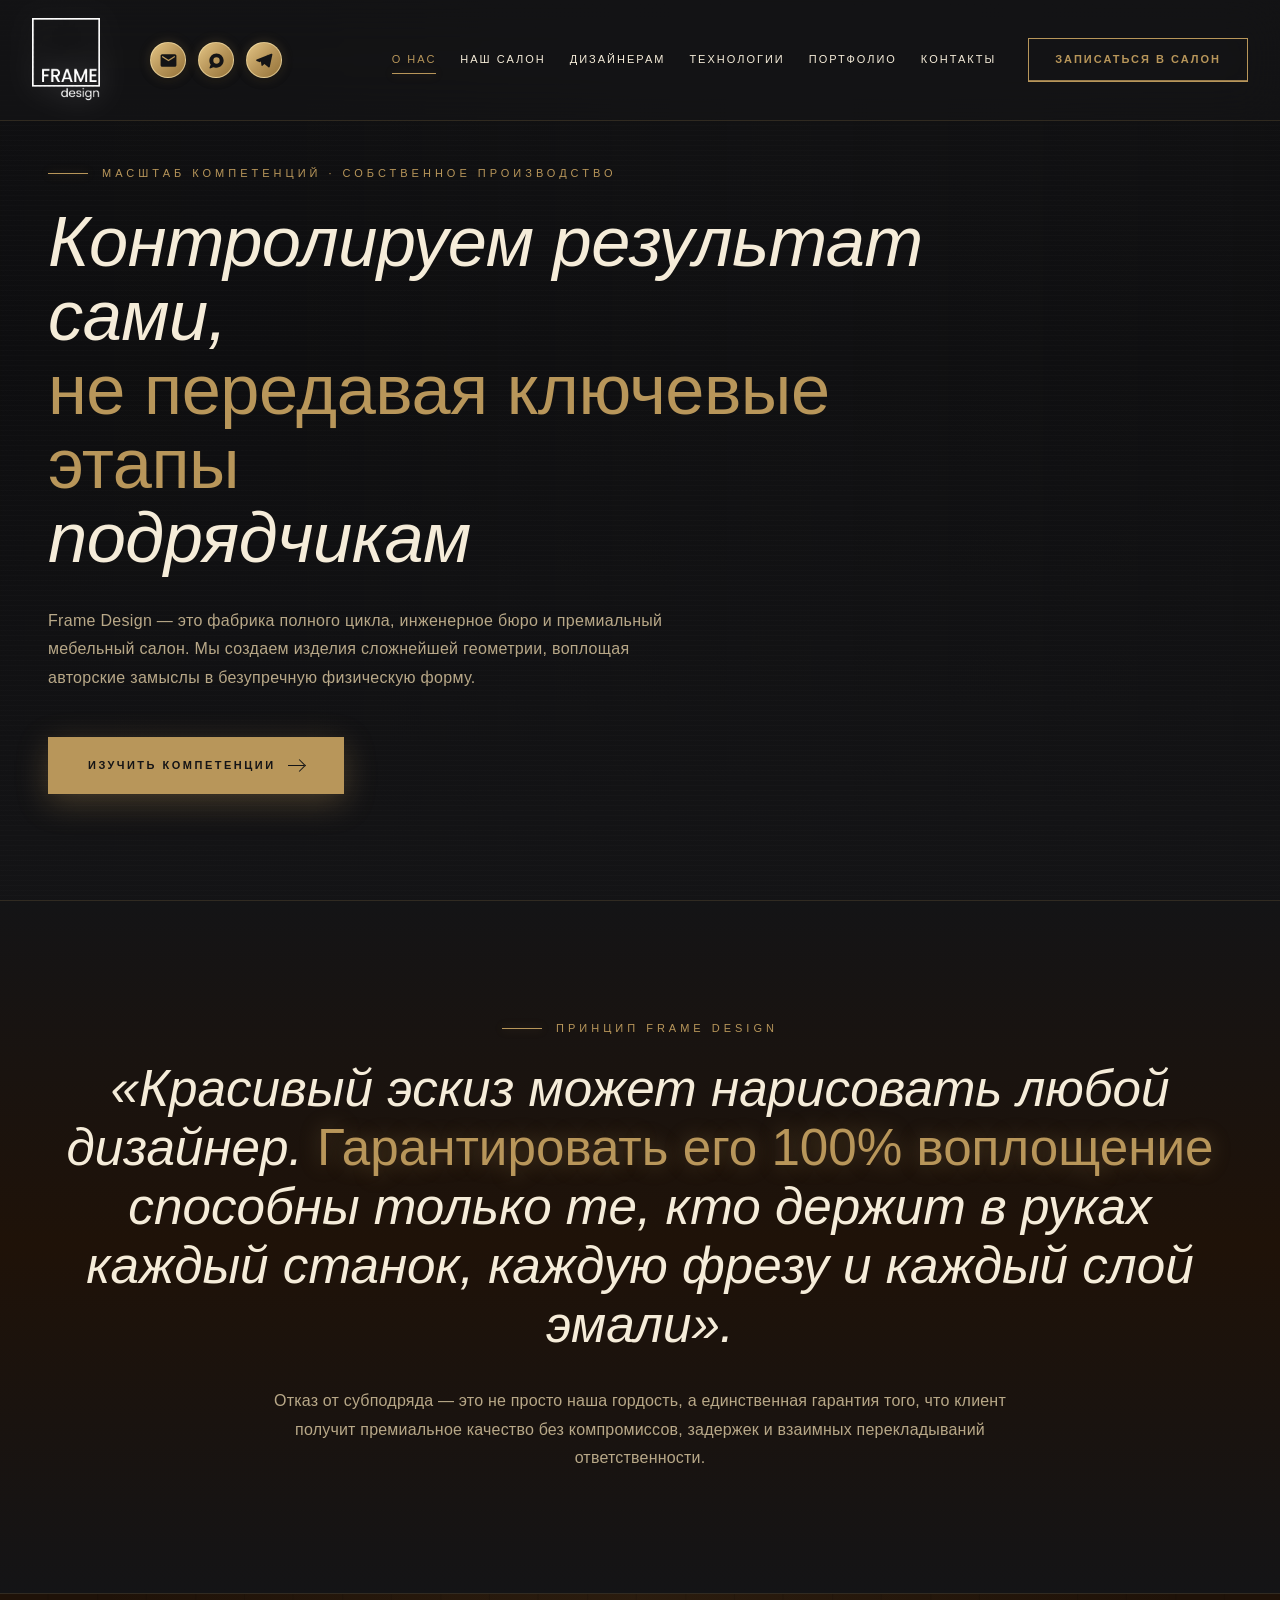
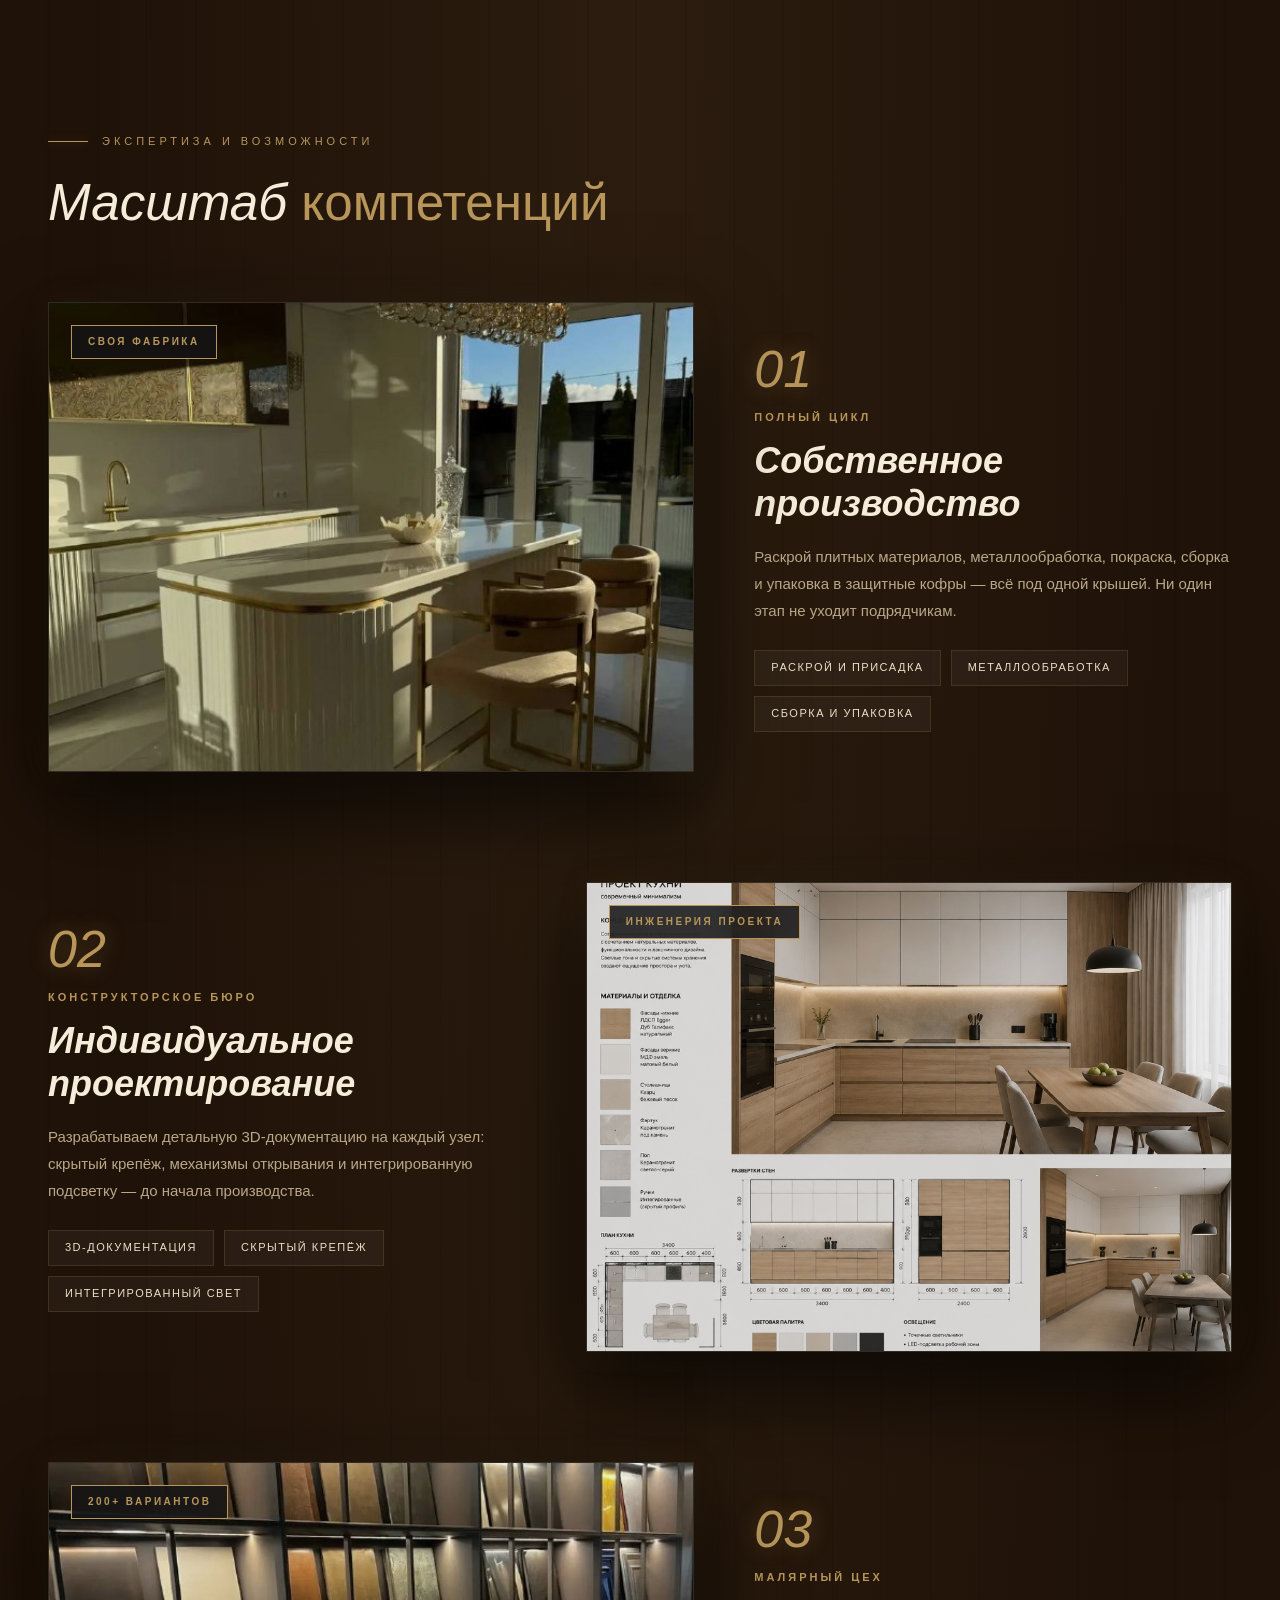
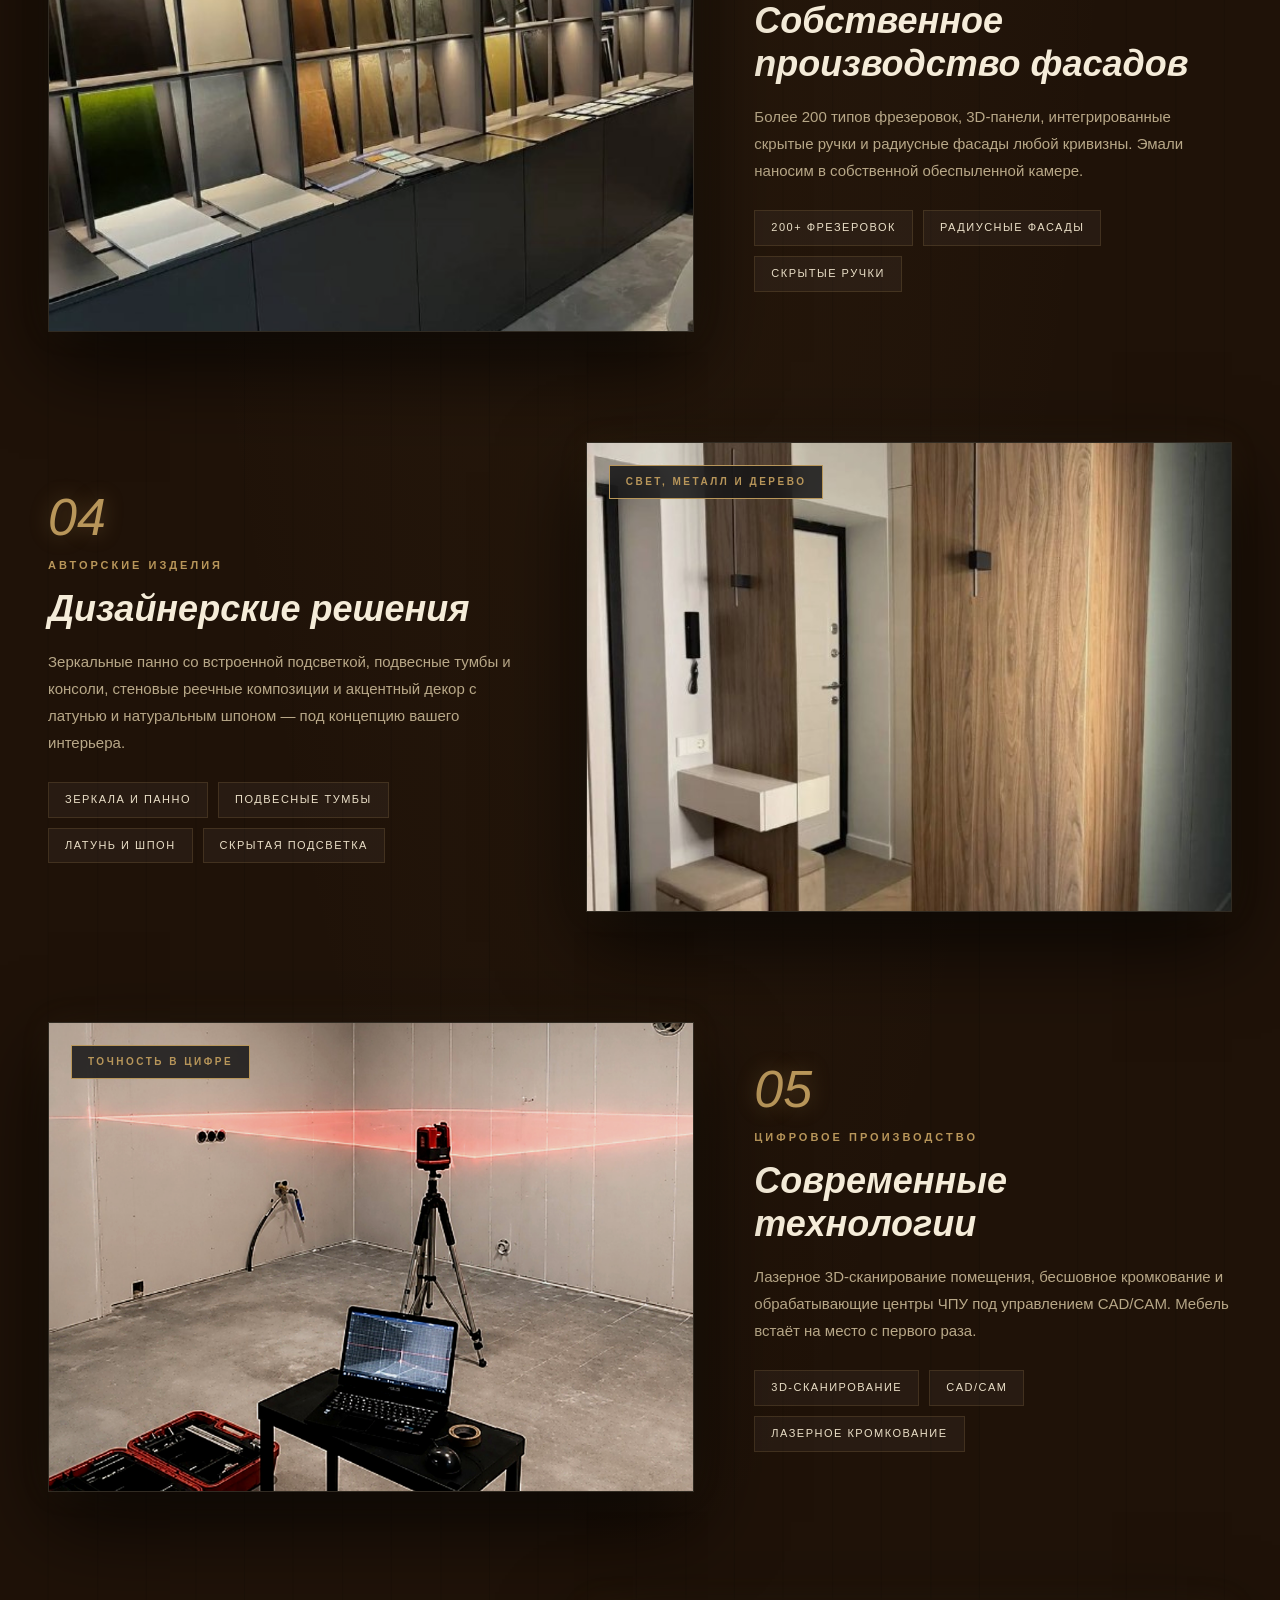
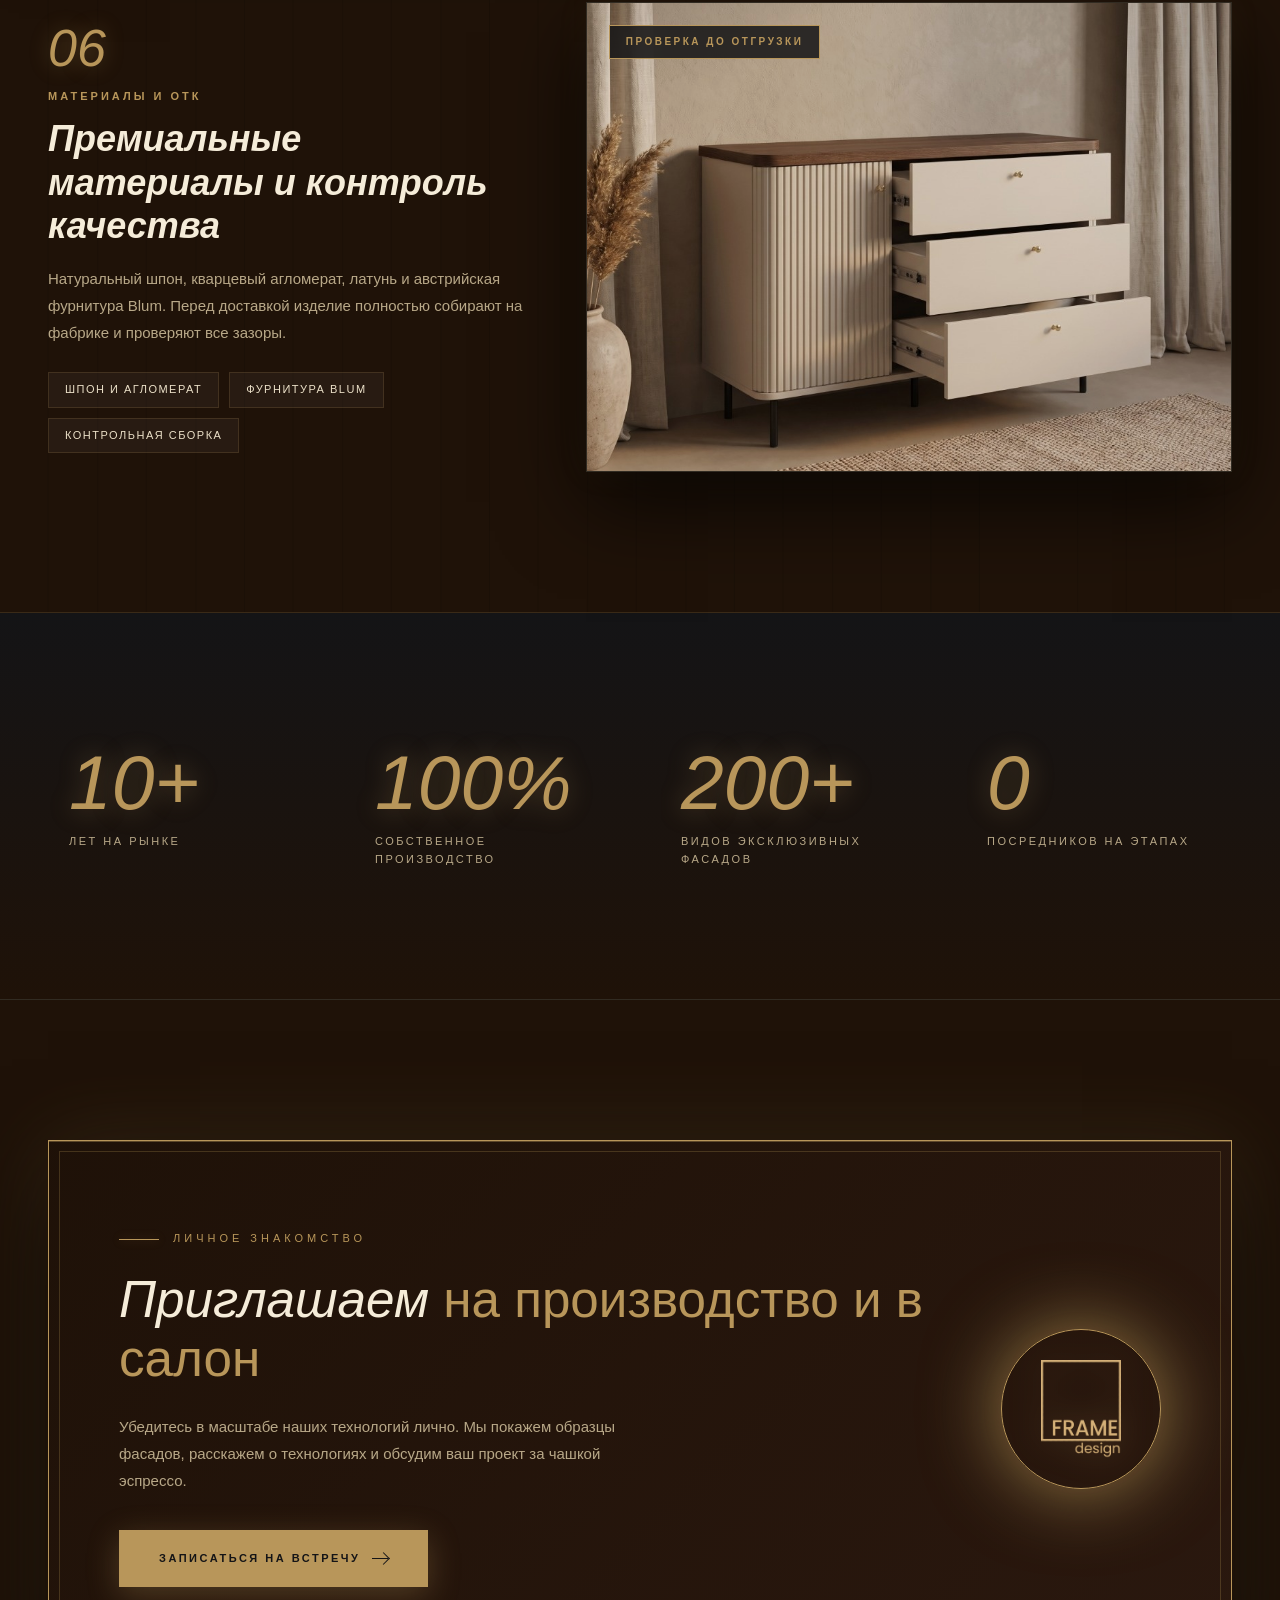
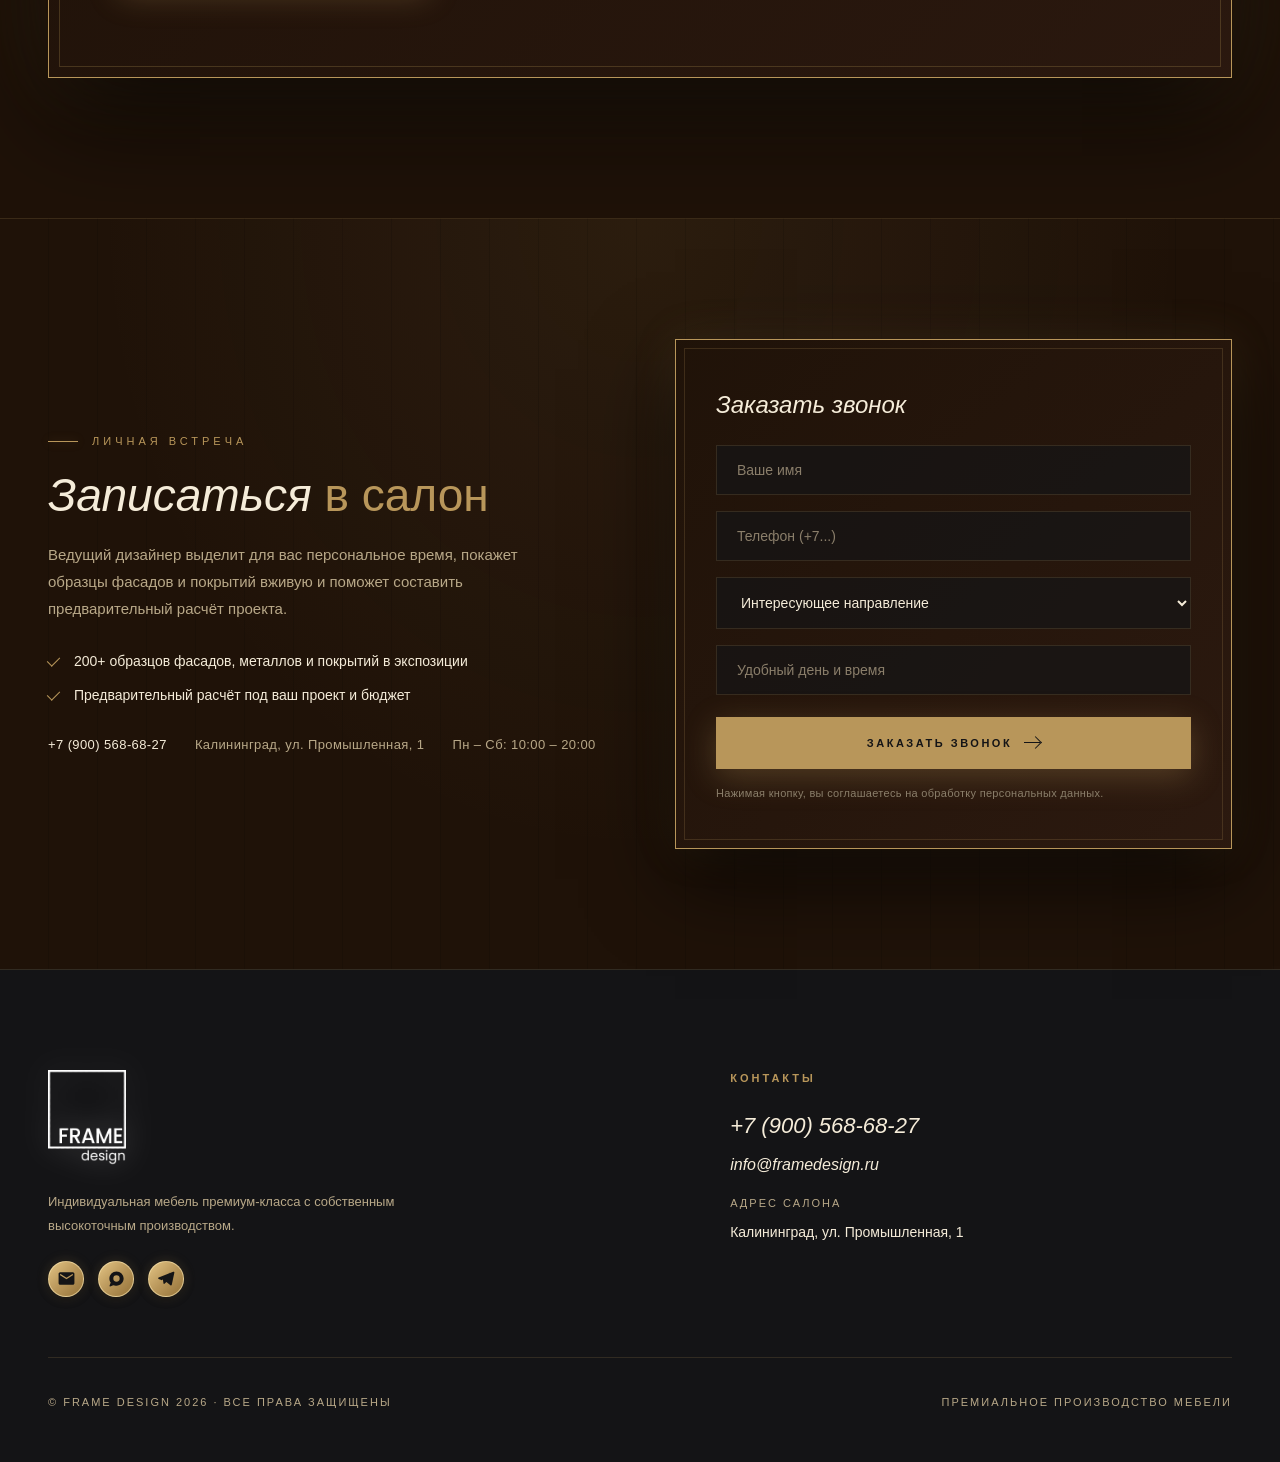
==== about.html @ 42f26855 "Add designers page, update salon headline, enhance 3d scanner & commode photos, fix outline button a" ====
<!DOCTYPE html>
<html lang="ru">
<head>
  <meta charset="UTF-8">
  <meta name="viewport" content="width=device-width, initial-scale=1.0">
  <meta name="format-detection" content="telephone=no">
  <title>О компании — FRAME DESIGN | 6 ключевых компетенций собственного производства</title>

  <meta name="description" content="Полный цикл производства премиальной мебели Frame Design без субподряда. Собственные цеха, конструкторское бюро, производство фасадов, зеркала, 3D-сканирование и контроль качества.">
  <meta name="keywords" content="о компании Frame Design, мебельное производство Калининград, цех покраски фасадов, индивидуальное проектирование мебели, сложные геометрические формы мебели">
  <link rel="canonical" href="https://stas5252.github.io/frame-design/about.html">
  
  <!-- Open Graph / Social Meta Tags -->
  <meta property="og:title" content="О компании — FRAME DESIGN | 6 ключевых компетенций собственного производства">
  <meta property="og:description" content="Полный цикл производства премиальной мебели Frame Design без субподряда. Собственные цеха, конструкторское бюро, производство фасадов, зеркала, 3D-сканирование и контроль качества.">
  <meta property="og:url" content="https://stas5252.github.io/frame-design/about.html">
  <meta property="og:image" content="https://static.tildacdn.com/tild6631-6536-4631-b538-363131326565/IMG_1728.JPG">
  <meta property="og:type" content="website">
  <meta property="og:site_name" content="FRAME DESIGN">
  <meta name="twitter:card" content="summary_large_image">

  <!-- Favicons -->
  <link rel="icon" type="image/svg+xml" href="favicon.svg">
  <link rel="alternate icon" type="image/png" href="favicon.png">
  <link rel="apple-touch-icon" href="apple-touch-icon.png">
  <link rel="shortcut icon" href="favicon.ico">
  <!-- Schema.org Structured Data -->
  <script type="application/ld+json">
  {
    "@context": "https://schema.org",
    "@type": "FurnitureStore",
    "name": "FRAME DESIGN",
    "image": "https://static.tildacdn.com/tild6631-6536-4631-b538-363131326565/IMG_1728.JPG",
    "description": "Индивидуальное производство мебели премиум-класса в Калининграде",
    "address": {
      "@type": "PostalAddress",
      "streetAddress": "ул. Промышленная, 1",
      "addressLocality": "Калининград",
      "addressRegion": "Калининградская область",
      "postalCode": "236000",
      "addressCountry": "RU"
    },
    "geo": {
      "@type": "GeoCoordinates",
      "latitude": 54.7589,
      "longitude": 20.4852
    },
    "url": "https://stas5252.github.io/frame-design/",
    "telephone": "+7 (900) 568-68-27",
    "openingHoursSpecification": [
      {
        "@type": "OpeningHoursSpecification",
        "dayOfWeek": ["Monday", "Tuesday", "Wednesday", "Thursday", "Friday", "Saturday"],
        "opens": "10:00",
        "closes": "20:00"
      }
    ],
    "priceRange": "$$$$"
  }
  </script>

  <meta name="description" content="FRAME DESIGN — собственное производство мебели премиум-класса. Индивидуальное проектирование, фасады, сложные геометрические формы, эксклюзивные покрытия без сторонних подрядчиков.">
  <meta name="keywords" content="мебель на заказ, собственное производство мебели, крашеные фасады, премиальная мебель, Frame Design, сложное проектирование мебели">
  <meta property="og:title" content="О компании FRAME DESIGN — Собственное производство мебели">
  <meta property="og:description" content="Мы контролируем результат сами, а не передаём ключевые этапы сторонним подрядчикам. Узнайте о масштабе компетенций Frame Design.">
  <meta property="og:type" content="website">

  <!-- Google Fonts -->
  <link rel="stylesheet" href="https://static.tildacdn.com/css/fonts-tildasans.css" type="text/css" media="all">
  <link rel="preconnect" href="https://fonts.googleapis.com">
  <link rel="preconnect" href="https://fonts.gstatic.com" crossorigin>
  <link href="https://fonts.googleapis.com/css2?family=Cormorant+Garamond:ital,wght@0,300;0,400;0,500;0,600;0,700;1,400;1,500;1,600&family=Inter:wght@300;400;500;600;700&display=swap" rel="stylesheet">

  <style>
    :root {
      --t-headline-font: 'TildaSans', Arial, sans-serif;
      --t-text-font: 'TildaSans', Arial, sans-serif;
      --chocolate-deep: #1f1208;
      --chocolate: #2d1a10;
      --chocolate-soft: #3d2618;
      --graphite: #141416;
      --graphite-soft: #1f1f22;
      --cream: #f5ecd9;
      --cream-soft: #ebe0c8;
      --cream-muted: #b8a888;
      --brass: #b8965a;
      --brass-light: #d4b078;
      --brass-soft: rgba(184, 150, 90, 0.5);
      --brass-glow: rgba(184, 150, 90, 0.35);
      --text-light: #f5ecd9;
      --text-muted: #8a7e6a;
      --text-dim: #5a5246;
      --border: rgba(184, 150, 90, 0.18);
    }

    * { margin: 0; padding: 0; box-sizing: border-box; }
    html { scroll-behavior: smooth; }
    body {
      background: var(--graphite);
      color: var(--text-light);
      font-family: var(--t-text-font);
      line-height: 1.6;
      overflow-x: hidden;
      -webkit-font-smoothing: antialiased;
    }

    .fd-page { position: relative; width: 100%; min-height: 100vh; }

    /* HEADER */
    .fd-header {
      position: fixed;
      top: 0; left: 0; right: 0;
      z-index: 1000;
      background: rgba(20, 20, 22, 0.7);
      backdrop-filter: blur(24px) saturate(180%);
      -webkit-backdrop-filter: blur(24px) saturate(180%);
      border-bottom: 1px solid var(--border);
      padding: 20px 0;
      transition: padding 0.4s cubic-bezier(0.4, 0, 0.2, 1), background 0.4s;
    }
    .fd-header__inner {
      max-width: 1440px;
      margin: 0 auto;
      padding: 0 48px;
      display: flex;
      align-items: center;
      gap: 30px;
    }
    .fd-logo {
      font-family: var(--t-headline-font);
      font-size: 26px;
      letter-spacing: 6px;
      color: var(--brass);
      font-weight: 500;
      flex-shrink: 0;
      text-decoration: none;
      text-shadow: 0 0 24px var(--brass-glow);
      transition: text-shadow 0.5s;
      position: relative;
    }
    .fd-logo::before {
      content: '';
      position: absolute;
      left: -16px;
      top: 50%;
      transform: translateY(-50%);
      width: 4px;
      height: 4px;
      background: var(--brass);
      border-radius: 50%;
      box-shadow: 0 0 10px var(--brass-glow);
    }
    .fd-logo:hover {
      text-shadow: 0 0 10px var(--brass-light), 0 0 24px var(--brass-glow), 0 0 48px var(--brass-glow);
    }
    .fd-logo span {
      display: block;
      font-size: 9px;
      letter-spacing: 8px;
      color: var(--text-muted);
      margin-top: 4px;
      text-shadow: none;
      font-weight: 400;
    }
    .fd-header__right {
      display: flex;
      align-items: center;
      gap: 32px;
      margin-left: auto;
    }
    .fd-nav-right {
      display: flex;
      gap: 32px;
      align-items: center;
    }
    .fd-nav__link {
      font-family: var(--t-text-font);
      font-size: 11px;
      letter-spacing: 2px;
      font-weight: 500;
      color: var(--text-light);
      text-transform: uppercase;
      text-decoration: none;
      position: relative;
      cursor: pointer;
      padding: 6px 0;
      transition: color 0.3s;
    }
    .fd-nav__link::after {
      content: '';
      position: absolute;
      bottom: 0;
      left: 50%;
      width: 0;
      height: 1px;
      background: var(--brass);
      box-shadow: 0 0 10px var(--brass-glow);
      transition: width 0.4s cubic-bezier(0.4, 0, 0.2, 1), left 0.4s;
    }
    .fd-nav__link:hover, .fd-nav__link.active { color: var(--brass); }
    .fd-nav__link:hover::after, .fd-nav__link.active::after { width: 100%; left: 0; }

    .fd-nav__link--has-dropdown { position: relative; }
    .fd-nav__link--has-dropdown::before {
      content: '';
      display: inline-block;
      width: 4px;
      height: 4px;
      border-right: 1px solid currentColor;
      border-bottom: 1px solid currentColor;
      transform: rotate(45deg);
      margin-left: 10px;
      vertical-align: middle;
      margin-bottom: 3px;
      transition: transform 0.3s;
    }
    .fd-nav__link--has-dropdown:hover::before {
      transform: rotate(-135deg);
      margin-bottom: -1px;
    }
    .fd-dropdown {
      position: absolute;
      top: calc(100% + 20px);
      right: 0;
      background: rgba(20, 20, 22, 0.98);
      backdrop-filter: blur(20px);
      border: 1px solid var(--border);
      padding: 24px 32px;
      min-width: 240px;
      opacity: 0;
      visibility: hidden;
      transform: translateY(10px);
      transition: all 0.3s cubic-bezier(0.4, 0, 0.2, 1);
      box-shadow: 0 30px 60px rgba(0,0,0,0.7), 0 0 40px rgba(184, 150, 90, 0.08);
    }
    .fd-nav__link--has-dropdown:hover .fd-dropdown {
      opacity: 1;
      visibility: visible;
      transform: translateY(0);
    }
    .fd-dropdown__item {
      display: block;
      padding: 12px 0;
      font-size: 12px;
      letter-spacing: 2px;
      color: var(--text-light);
      text-transform: uppercase;
      text-decoration: none;
      border-bottom: 1px solid rgba(184, 150, 90, 0.08);
      transition: all 0.3s;
      font-weight: 500;
    }
    .fd-dropdown__item:hover {
      color: var(--brass);
      padding-left: 12px;
      text-shadow: 0 0 12px var(--brass-glow);
    }

    .fd-cta {
      font-family: var(--t-text-font);
      font-size: 11px;
      letter-spacing: 2px;
      font-weight: 600;
      padding: 14px 26px;
      border: 1px solid var(--brass);
      color: var(--brass);
      background: transparent;
      text-transform: uppercase;
      text-decoration: none;
      cursor: pointer;
      transition: all 0.4s cubic-bezier(0.4, 0, 0.2, 1);
      white-space: nowrap;
      position: relative;
      overflow: hidden;
    }
    .fd-cta::before {
      content: '';
      position: absolute;
      inset: 0;
      background: var(--brass);
      transform: translateY(100%);
      transition: transform 0.4s cubic-bezier(0.4, 0, 0.2, 1);
      z-index: -1;
    }
    .fd-cta:hover {
      color: var(--graphite);
      box-shadow: 0 8px 24px rgba(184, 150, 90, 0.25), 0 0 30px var(--brass-glow);
    }
    .fd-cta:hover::before { transform: translateY(0); }

    /* BURGER & MOBILE DRAWER */
    .fd-burger-btn {
      display: none;
      flex-direction: column;
      justify-content: space-between;
      width: 32px;
      height: 20px;
      background: transparent;
      border: none;
      cursor: pointer;
      padding: 0;
      z-index: 1000;
      position: relative;
    }
    .fd-burger-btn span {
      width: 100%;
      height: 2px;
      background: var(--brass);
      transition: all 0.3s;
    }
    .fd-burger-btn.is-active span:nth-child(1) { transform: translateY(9px) rotate(45deg); }
    .fd-burger-btn.is-active span:nth-child(2) { opacity: 0; }
    .fd-burger-btn.is-active span:nth-child(3) { transform: translateY(-9px) rotate(-45deg); }

    .fd-mobile-drawer {
      position: fixed;
      inset: 0;
      background: #141416;
      z-index: 999;
      display: flex;
      flex-direction: column;
      justify-content: center;
      align-items: center;
      gap: 28px;
      opacity: 0;
      visibility: hidden;
      transition: all 0.4s;
    }
    .fd-mobile-drawer.is-open { opacity: 1; visibility: visible; }
    .fd-mobile-link {
      font-family: var(--t-headline-font);
      font-size: 28px;
      font-style: italic;
      color: var(--cream);
      text-decoration: none;
      letter-spacing: 2px;
      transition: color 0.3s;
    }
    .fd-mobile-link:hover, .fd-mobile-link.active { color: var(--brass); }

    /* HERO */
    .fd-hero {
      position: relative;
      min-height: 85vh;
      display: flex;
      flex-direction: column;
      justify-content: flex-end;
      padding: 180px 48px 100px;
      overflow: hidden;
      background: var(--graphite);
    }
    .fd-hero__bg {
      position: absolute;
      top: 0; right: 0; bottom: 0; left: 0;
      background-image: url('https://static.tildacdn.com/tild3763-3561-4535-b364-356532393865/IMG_1730.JPG');
      background-size: cover;
      background-position: center;
      z-index: 0;
      transform: scale(1.05);
      filter: brightness(0.7);
    }
    .fd-hero__bg::after {
      content: '';
      position: absolute;
      inset: 0;
      background: linear-gradient(90deg,
        var(--graphite) 0%,
        rgba(20, 20, 22, 0.94) 25%,
        rgba(20, 20, 22, 0.65) 60%,
        rgba(20, 20, 22, 0.85) 100%
      );
    }
    .fd-hero::before {
      content: '';
      position: absolute;
      inset: 0;
      background: linear-gradient(180deg, rgba(20, 20, 22, 0.4) 0%, transparent 40%, rgba(20, 20, 22, 0.95) 100%);
      z-index: 1;
      pointer-events: none;
    }
    .fd-hero::after {
      content: '';
      position: absolute;
      inset: 0;
      background-image: repeating-linear-gradient(0deg, transparent 0, transparent 4px, rgba(255,255,255,0.012) 4px, rgba(255,255,255,0.012) 5px);
      z-index: 2;
      pointer-events: none;
    }
    .fd-hero__inner {
      position: relative;
      z-index: 3;
      max-width: 1440px;
      margin: 0 auto;
      width: 100%;
    }
    .fd-eyebrow {
      font-family: var(--t-text-font);
      font-size: 11px;
      letter-spacing: 4px;
      font-weight: 500;
      color: var(--brass);
      text-transform: uppercase;
      margin-bottom: 24px;
      display: flex;
      align-items: center;
      gap: 14px;
    }
    .fd-eyebrow::before {
      content: '';
      width: 40px;
      height: 1px;
      background: var(--brass);
      box-shadow: 0 0 10px var(--brass-glow);
    }
    .fd-hero__title {
      font-family: var(--t-headline-font);
      font-size: clamp(38px, 5.5vw, 76px);
      line-height: 1.05;
      color: var(--cream);
      font-weight: 400;
      margin-bottom: 32px;
      max-width: 960px;
      letter-spacing: -0.5px;
      font-style: italic;
    }
    .fd-hero__title--accent {
      color: var(--brass);
      font-style: normal;
      font-weight: 500;
      display: inline-block;
    }
    .fd-hero__subtitle {
      font-family: var(--t-text-font);
      font-size: 16px;
      font-weight: 400;
      line-height: 1.8;
      color: var(--cream-muted);
      margin-bottom: 44px;
      max-width: 640px;
      letter-spacing: 0.3px;
    }

    /* MANIFESTO */
    .fd-manifesto {
      position: relative;
      padding: 120px 48px;
      background: linear-gradient(180deg, var(--graphite) 0%, var(--chocolate-deep) 50%, var(--graphite) 100%);
      border-top: 1px solid var(--border);
      border-bottom: 1px solid var(--border);
    }
    .fd-manifesto__inner {
      max-width: 1200px;
      margin: 0 auto;
      text-align: center;
      position: relative;
      z-index: 2;
    }
    .fd-manifesto__quote {
      font-family: var(--t-headline-font);
      font-size: clamp(28px, 4vw, 52px);
      font-style: italic;
      color: var(--cream);
      line-height: 1.25;
      margin-bottom: 32px;
    }
    .fd-manifesto__quote span {
      color: var(--brass);
      font-style: normal;
      font-weight: 500;
      text-shadow: 0 0 20px var(--brass-glow);
    }
    .fd-manifesto__desc {
      font-size: 16px;
      color: var(--cream-muted);
      max-width: 760px;
      margin: 0 auto;
      line-height: 1.8;
      letter-spacing: 0.2px;
    }

    /* COMPETENCIES GRID */
    .fd-competencies {
      position: relative;
      padding: 140px 48px;
      background: var(--chocolate-deep);
      background-image:
        repeating-linear-gradient(90deg, transparent 0, transparent 48px, rgba(0,0,0,0.12) 48px, rgba(0,0,0,0.12) 49px),
        radial-gradient(ellipse at 50% 0%, rgba(184, 150, 90, 0.08) 0%, transparent 60%);
    }
    .fd-competencies__inner {
      max-width: 1440px;
      margin: 0 auto;
      position: relative;
      z-index: 1;
    }
    .fd-section-head {
      display: flex;
      justify-content: space-between;
      align-items: flex-end;
      margin-bottom: 70px;
      gap: 30px;
      flex-wrap: wrap;
    }
    .fd-section-title {
      font-family: var(--t-headline-font);
      font-size: clamp(32px, 4vw, 54px);
      color: var(--cream);
      font-weight: 400;
      font-style: italic;
      line-height: 1.1;
    }
    .fd-section-title span {
      color: var(--brass);
      font-style: normal;
      font-weight: 500;
    }
    .fd-comp-grid {
      display: grid;
      grid-template-columns: repeat(3, 1fr);
      gap: 32px;
    }
    .fd-comp-card {
      background: var(--graphite);
      border: 1px solid var(--border);
      padding: 44px 36px;
      position: relative;
      cursor: pointer;
      overflow: hidden;
      transition: transform 0.5s cubic-bezier(0.4, 0, 0.2, 1), box-shadow 0.5s;
    }
    .fd-comp-card::before {
      content: '';
      position: absolute;
      inset: 0;
      border: 1px solid var(--brass);
      opacity: 0;
      transition: opacity 0.5s;
      pointer-events: none;
    }
    .fd-comp-card:hover {
      transform: translateY(-8px);
      box-shadow: 0 30px 80px rgba(0,0,0,0.7), 0 0 35px rgba(184, 150, 90, 0.15);
    }
    .fd-comp-card:hover::before { opacity: 1; }
    .fd-comp-card__num {
      font-family: var(--t-headline-font);
      font-size: 42px;
      color: var(--brass);
      font-style: italic;
      line-height: 1;
      margin-bottom: 20px;
      text-shadow: 0 0 16px var(--brass-glow);
    }
    .fd-comp-card__title {
      font-family: var(--t-headline-font);
      font-size: 24px;
      color: var(--cream);
      font-style: italic;
      margin-bottom: 14px;
    }
    .fd-comp-card__text {
      font-size: 13px;
      color: var(--cream-muted);
      line-height: 1.7;
      letter-spacing: 0.2px;
    }

    /* PRODUCTION PROCESS */
    .fd-process {
      position: relative;
      padding: 140px 48px;
      background: var(--graphite);
    }
    .fd-process__inner {
      max-width: 1440px;
      margin: 0 auto;
    }
    .fd-process__grid {
      display: grid;
      grid-template-columns: repeat(4, 1fr);
      gap: 28px;
      margin-top: 60px;
    }
    .fd-process__item {
      position: relative;
      background: var(--graphite-soft);
      border: 1px solid var(--border);
      overflow: hidden;
    }
    .fd-process__img {
      position: relative;
      aspect-ratio: 4/5;
      overflow: hidden;
    }
    .fd-process__img img {
      width: 100%;
      height: 100%;
      object-fit: cover;
      transition: transform 1.2s cubic-bezier(0.2, 0.8, 0.2, 1);
      filter: brightness(0.9);
    }
    .fd-process__item:hover .fd-process__img img {
      transform: scale(1.1);
      filter: brightness(1);
    }
    .fd-process__info {
      padding: 28px 24px;
      background: var(--graphite);
    }
    .fd-process__step {
      font-size: 10px;
      letter-spacing: 3px;
      color: var(--brass);
      text-transform: uppercase;
      font-weight: 600;
      margin-bottom: 10px;
    }
    .fd-process__title {
      font-family: var(--t-headline-font);
      font-size: 20px;
      color: var(--cream);
      font-style: italic;
      margin-bottom: 10px;
    }
    .fd-process__text {
      font-size: 12px;
      color: var(--cream-muted);
      line-height: 1.6;
    }

    /* STATS */
    .fd-stats {
      background: linear-gradient(180deg, var(--graphite) 0%, var(--chocolate-deep) 100%);
      padding: 100px 48px;
      border-top: 1px solid var(--border);
      border-bottom: 1px solid var(--border);
      position: relative;
    }
    .fd-stats__inner {
      max-width: 1440px;
      margin: 0 auto;
      display: grid;
      grid-template-columns: repeat(4, 1fr);
      gap: 40px;
    }
    .fd-stat {
      position: relative;
      padding: 30px 20px;
      cursor: pointer;
      transition: transform 0.5s cubic-bezier(0.4, 0, 0.2, 1);
      overflow: hidden;
      border: 1px solid transparent;
    }
    .fd-stat::before {
      content: '';
      position: absolute;
      top: 50%; left: 50%;
      width: 0; height: 0;
      background: radial-gradient(circle, rgba(184, 150, 90, 0.4) 0%, rgba(184, 150, 90, 0.1) 40%, transparent 70%);
      border-radius: 50%;
      transform: translate(-50%, -50%);
      opacity: 0;
      transition: opacity 0.6s ease-out, width 0.8s cubic-bezier(0.4, 0, 0.2, 1), height 0.8s cubic-bezier(0.4, 0, 0.2, 1);
      pointer-events: none;
      z-index: 0;
    }
    .fd-stat::after {
      content: '';
      position: absolute;
      inset: 0;
      border: 1px solid var(--brass);
      opacity: 0;
      transition: opacity 0.4s;
      pointer-events: none;
    }
    .fd-stat:hover { transform: translateY(-4px); }
    .fd-stat:hover::before { opacity: 1; width: 280px; height: 280px; }
    .fd-stat:hover::after { opacity: 0.5; box-shadow: 0 0 30px var(--brass-glow), inset 0 0 20px rgba(184, 150, 90, 0.1); }
    .fd-stat__num {
      font-family: var(--t-headline-font);
      font-size: clamp(48px, 6vw, 80px);
      color: var(--brass);
      font-weight: 400;
      line-height: 1;
      margin-bottom: 12px;
      text-shadow: 0 0 24px var(--brass-glow);
      font-style: italic;
      position: relative;
      z-index: 1;
      transition: text-shadow 0.6s ease-out, transform 0.5s;
    }
    .fd-stat:hover .fd-stat__num {
      text-shadow: 0 0 10px var(--brass-light), 0 0 30px var(--brass), 0 0 60px rgba(184, 150, 90, 0.6);
      transform: scale(1.05);
    }
    .fd-stat__label {
      font-family: var(--t-text-font);
      font-size: 11px;
      letter-spacing: 2.5px;
      font-weight: 500;
      color: var(--cream-muted);
      text-transform: uppercase;
      position: relative;
      z-index: 1;
    }
    .fd-stat:hover .fd-stat__label { color: var(--brass-light); }

    /* INVITE */
    .fd-invite {
      position: relative;
      padding: 140px 48px;
      overflow: hidden;
      background: var(--chocolate-deep);
    }
    .fd-invite__card {
      position: relative;
      z-index: 2;
      max-width: 1280px;
      margin: 0 auto;
      padding: 90px 70px;
      background: linear-gradient(135deg, rgba(31, 18, 8, 0.85) 0%, rgba(45, 26, 16, 0.85) 100%);
      border: 1px solid var(--brass);
      box-shadow: 0 40px 100px rgba(0,0,0,0.7), 0 0 80px rgba(184, 150, 90, 0.18), inset 0 1px 0 rgba(184, 150, 90, 0.4);
      display: grid;
      grid-template-columns: 1fr auto;
      gap: 60px;
      align-items: center;
      backdrop-filter: blur(12px);
    }
    .fd-invite__card::before {
      content: '';
      position: absolute;
      inset: 10px;
      border: 1px solid rgba(184, 150, 90, 0.25);
      pointer-events: none;
    }
    .fd-invite__seal {
      position: relative;
      width: 160px; height: 160px;
      display: flex;
      align-items: center;
      justify-content: center;
      flex-shrink: 0;
    }
    .fd-invite__seal-ring {
      position: absolute;
      inset: 0;
      border: 1px solid var(--brass);
      border-radius: 50%;
      box-shadow: 0 0 40px var(--brass-glow), inset 0 0 24px rgba(184, 150, 90, 0.1);
    }
    .fd-invite__seal-letter {
      font-family: var(--t-headline-font);
      font-size: 64px;
      color: var(--brass);
      text-shadow: 0 0 24px var(--brass-glow);
      font-style: italic;
      font-weight: 500;
    }

    /* BUTTONS */
    .fd-btn {
      font-family: var(--t-text-font);
      font-size: 11px;
      letter-spacing: 2.5px;
      font-weight: 600;
      padding: 20px 40px;
      border: none;
      text-transform: uppercase;
      cursor: pointer;
      transition: all 0.4s cubic-bezier(0.4, 0, 0.2, 1);
      display: inline-flex;
      align-items: center;
      gap: 12px;
      text-decoration: none;
      position: relative;
      overflow: hidden;
    }
    .fd-btn--primary {
      background: var(--brass);
      color: var(--graphite);
      box-shadow: 0 8px 32px rgba(184, 150, 90, 0.3);
    }
    
    .fd-btn--outline {
      background: rgba(255, 255, 255, 0.04) !important;
      color: var(--cream) !important;
      border: 1px solid rgba(184, 150, 90, 0.5) !important;
      text-decoration: none !important;
      backdrop-filter: blur(10px);
      -webkit-backdrop-filter: blur(10px);
      box-shadow: 0 4px 16px rgba(0, 0, 0, 0.4);
    }
    .fd-btn--outline:hover {
      background: rgba(184, 150, 90, 0.15) !important;
      border-color: var(--brass) !important;
      color: var(--brass-light) !important;
      box-shadow: 0 0 25px rgba(184, 150, 90, 0.35) !important;
      transform: translateY(-2px);
    }

    .fd-btn--primary:hover {
      background: var(--brass-light);
      transform: translateY(-2px);
      box-shadow: 0 16px 40px rgba(184, 150, 90, 0.45), 0 0 50px var(--brass-glow);
    }
    .fd-btn__arrow {
      display: inline-block;
      width: 16px;
      height: 1.5px;
      background: currentColor;
      position: relative;
      transition: width 0.3s;
    }
    .fd-btn:hover .fd-btn__arrow { width: 22px; }
    .fd-btn__arrow::after {
      content: '';
      position: absolute;
      right: 0;
      top: -4px;
      width: 8px;
      height: 8px;
      border-top: 1.5px solid currentColor;
      border-right: 1.5px solid currentColor;
      transform: rotate(45deg);
    }

    /* FOOTER */
    .fd-footer {
      background: var(--graphite);
      padding: 100px 48px 50px;
      border-top: 1px solid var(--border);
      position: relative;
    }
    .fd-footer__inner {
      max-width: 1440px;
      margin: 0 auto;
      display: grid;
      grid-template-columns: 1.2fr 1fr;
      gap: 80px;
      margin-bottom: 60px;
    }
    .fd-footer__logo {
      font-family: var(--t-headline-font);
      font-size: 28px;
      letter-spacing: 6px;
      color: var(--brass);
      font-weight: 500;
      margin-bottom: 24px;
      text-shadow: 0 0 24px var(--brass-glow);
      font-style: italic;
    }
    .fd-footer__logo span {
      display: block;
      font-size: 9px;
      letter-spacing: 8px;
      color: var(--text-muted);
      margin-top: 6px;
      font-style: normal;
      font-weight: 400;
    }
    .fd-footer__about {
      font-size: 13px;
      line-height: 1.8;
      color: var(--cream-muted);
      margin-bottom: 24px;
      max-width: 420px;
    }
    .fd-footer__socials { display: flex; gap: 14px; }
    .fd-social {
      width: 36px; height: 36px;
      border: 1px solid var(--border);
      display: flex; align-items: center; justify-content: center;
      border-radius: 50%;
      color: var(--cream-muted);
      font-size: 11px;
      font-weight: 600;
      text-decoration: none;
      transition: all 0.4s;
    }
    .fd-social:hover {
      border-color: var(--brass);
      background: var(--brass);
      color: var(--graphite);
      box-shadow: 0 0 24px var(--brass-glow);
      transform: translateY(-2px);
    }
    .fd-footer__col-title {
      font-size: 11px;
      letter-spacing: 3px;
      font-weight: 600;
      color: var(--brass);
      text-transform: uppercase;
      margin-bottom: 24px;
    }
    .fd-footer__contact {
      font-family: var(--t-headline-font);
      font-size: 22px;
      font-style: italic;
      color: var(--cream);
      margin-bottom: 16px;
      font-weight: 500;
    }
    .fd-footer__bottom {
      max-width: 1440px;
      margin: 0 auto;
      padding-top: 36px;
      border-top: 1px solid var(--border);
      display: flex;
      justify-content: space-between;
      align-items: center;
      color: var(--cream-muted);
      font-size: 11px;
      letter-spacing: 2px;
      text-transform: uppercase;
    }

    
/* HERO IMMEDIATE ENTRANCE */
.fd-hero .fd-fade {
  opacity: 1;
  transform: translateY(0);
  animation: heroFadeIn 0.8s cubic-bezier(0.4, 0, 0.2, 1) both;
}
.fd-hero__inner .fd-fade:nth-child(1) { animation-delay: 0.05s; }
.fd-hero__inner .fd-fade:nth-child(2) { animation-delay: 0.2s; }
.fd-hero__inner .fd-fade:nth-child(3) { animation-delay: 0.35s; }
.fd-hero__inner .fd-fade:nth-child(4) { animation-delay: 0.5s; }
.fd-hero__features .fd-fade:nth-child(1) { animation-delay: 0.4s; }
.fd-hero__features .fd-fade:nth-child(2) { animation-delay: 0.55s; }
.fd-hero__features .fd-fade:nth-child(3) { animation-delay: 0.7s; }

@keyframes heroFadeIn {
  from {
    opacity: 0;
    transform: translateY(20px);
  }
  to {
    opacity: 1;
    transform: translateY(0);
  }
}

/* ANIMATIONS */
    .fd-fade {
      opacity: 0;
      transform: translateY(30px);
      transition: opacity 1s cubic-bezier(0.4, 0, 0.2, 1), transform 1s cubic-bezier(0.4, 0, 0.2, 1);
    }
    .fd-fade.is-visible { opacity: 1; transform: translateY(0); }

    /* RESPONSIVE */
    @media (max-width: 1200px) {
      .fd-comp-grid { grid-template-columns: repeat(2, 1fr); }
      .fd-process__grid { grid-template-columns: repeat(2, 1fr); }
      .fd-nav-right { gap: 20px; }
    }
    @media (max-width: 960px) {
      .fd-header__inner { padding: 0 24px; }
      .fd-hero, .fd-manifesto, .fd-competencies, .fd-process, .fd-invite, .fd-footer { padding: 90px 24px; }
      .fd-stats__inner { grid-template-columns: repeat(2, 1fr); }
      .fd-invite__card { grid-template-columns: 1fr; padding: 60px 30px; text-align: center; }
      .fd-invite__seal { margin: 0 auto; }
      .fd-footer__inner { grid-template-columns: 1fr; gap: 50px; }
      .fd-nav-right { display: none; }
      .fd-burger-btn { display: flex; }
    }
    @media (max-width: 640px) {
      .fd-comp-grid, .fd-process__grid, .fd-stats__inner { grid-template-columns: 1fr; }
      .fd-btn { width: 100%; justify-content: center; }
      .fd-footer__bottom { flex-direction: column; gap: 12px; text-align: center; }
    }
  
/* TEL / EMAIL LINK OVERRIDES FOR MOBILE SAFARI */
a[href^="tel"],
a[href^="mailto"],
.fd-footer__contact,
.fd-phone-link {
  color: var(--cream) !important;
  -webkit-text-fill-color: var(--cream) !important;
  text-decoration: none !important;
  font-family: inherit;
  transition: color 0.3s, text-shadow 0.3s;
}
a[href^="tel"]:hover,
a[href^="mailto"]:hover,
.fd-footer__contact:hover,
.fd-phone-link:hover {
  color: var(--brass) !important;
  -webkit-text-fill-color: var(--brass) !important;
  text-shadow: 0 0 14px var(--brass-glow);
}


/* ========================================================
   UNIFIED MOBILE RESPONSIVE MASTER RULES (PIXEL PERFECT)
   ======================================================== */
@media (max-width: 960px) {
  .fd-header {
    padding: 14px 0 !important;
  }
  .fd-header__inner {
    padding: 0 20px !important;
    display: flex !important;
    justify-content: space-between !important;
    align-items: center !important;
  }
  .fd-header__right {
    margin-left: auto !important;
    display: flex !important;
    align-items: center !important;
    gap: 16px !important;
  }
  .fd-nav-right {
    display: none !important;
  }
  .fd-cta {
    display: none !important;
  }
  .fd-burger-btn {
    display: flex !important;
  }

  /* HERO PADDING & CLEARANCE - NEVER OVERLAPS WITH HEADER */
  .fd-hero {
    padding: 130px 20px 60px !important;
    min-height: auto !important;
  }
  .fd-hero__eyebrow {
    font-size: 10px !important;
    letter-spacing: 2.5px !important;
    margin-bottom: 18px !important;
    display: flex !important;
    align-items: center !important;
    gap: 10px !important;
  }
  .fd-hero__eyebrow::before {
    width: 24px !important;
  }
  .fd-hero__title {
    font-size: clamp(26px, 7vw, 36px) !important;
    line-height: 1.15 !important;
    margin-bottom: 20px !important;
    font-style: italic !important;
  }
  .fd-hero__subtitle {
    font-size: 13px !important;
    line-height: 1.7 !important;
    margin-bottom: 28px !important;
    max-width: 100% !important;
  }
  .fd-hero__buttons {
    display: flex !important;
    flex-direction: column !important;
    width: 100% !important;
    gap: 12px !important;
  }
  .fd-hero__buttons .fd-btn {
    width: 100% !important;
    justify-content: center !important;
    padding: 16px 20px !important;
    font-size: 11px !important;
  }
  .fd-hero__features {
    display: grid !important;
    grid-template-columns: 1fr !important;
    gap: 24px !important;
    margin-top: 40px !important;
    padding-top: 30px !important;
  }

  /* SECTIONS */
  .fd-about, .fd-categories, .fd-invite, .fd-salon-exp, .fd-central-wall, .fd-specs, .fd-steps, .fd-contacts-section, .fd-portfolio-section, .fd-tech-pillars {
    padding: 60px 20px !important;
  }
  .fd-about__inner {
    display: grid !important;
    grid-template-columns: 1fr !important;
    gap: 40px !important;
  }
  .fd-about__images {
    display: grid !important;
    grid-template-columns: 1fr !important;
    gap: 16px !important;
  }
  .fd-stats {
    padding: 50px 20px !important;
  }
  .fd-stats__inner {
    display: grid !important;
    grid-template-columns: repeat(2, 1fr) !important;
    gap: 16px !important;
  }
  .fd-stat {
    padding: 16px 10px !important;
    text-align: center !important;
  }
  .fd-stat__num {
    font-size: 40px !important;
  }
  .fd-categories__grid {
    display: grid !important;
    grid-template-columns: 1fr !important;
    gap: 20px !important;
  }
  .fd-invite__card {
    display: grid !important;
    grid-template-columns: 1fr !important;
    padding: 40px 20px !important;
    text-align: center !important;
    gap: 30px !important;
  }
  .fd-invite__eyebrow {
    justify-content: center !important;
  }
  .fd-invite__seal {
    margin: 0 auto !important;
    width: 130px !important;
    height: 130px !important;
  }
  .fd-footer {
    padding: 60px 20px 30px !important;
  }
  .fd-footer__inner {
    display: grid !important;
    grid-template-columns: 1fr !important;
    gap: 40px !important;
  }
  
  /* CONTACTS / MAP / FORM */
  .fd-contacts-grid {
    display: grid !important;
    grid-template-columns: 1fr !important;
    gap: 30px !important;
  }
  .fd-contact-card {
    padding: 30px 20px !important;
  }
  .fd-book-form {
    padding: 30px 20px !important;
  }
  .fd-route-buttons {
    display: flex !important;
    flex-direction: column !important;
    width: 100% !important;
    gap: 10px !important;
  }
  .fd-route-btn {
    width: 100% !important;
    justify-content: center !important;
  }
  .fd-map-wrap iframe {
    height: 320px !important;
  }

  /* PORTFOLIO GRID & FILTERS */
  .fd-portfolio-filters {
    display: flex !important;
    overflow-x: auto !important;
    flex-wrap: nowrap !important;
    justify-content: flex-start !important;
    padding-bottom: 12px !important;
    -webkit-overflow-scrolling: touch !important;
    gap: 10px !important;
  }
  .fd-portfolio-filters::-webkit-scrollbar { display: none; }
  .fd-filter-btn {
    flex-shrink: 0 !important;
    padding: 10px 18px !important;
    font-size: 11px !important;
  }
  .fd-portfolio-grid {
    display: grid !important;
    grid-template-columns: 1fr !important;
    gap: 24px !important;
  }

  /* TECHNOLOGIES HUD SCANNER */
  .fd-scanner-box {
    height: 280px !important;
  }
  .fd-tech-pillars-grid {
    display: grid !important;
    grid-template-columns: 1fr !important;
    gap: 20px !important;
  }
}

@media (max-width: 480px) {
  .fd-logo {
    font-size: 20px !important;
    letter-spacing: 4px !important;
  }
  .fd-logo::before {
    left: -12px !important;
    width: 3px !important;
    height: 3px !important;
  }
  .fd-logo span {
    font-size: 7px !important;
    letter-spacing: 5px !important;
  }
  .fd-stats__inner {
    grid-template-columns: 1fr !important;
  }
}


/* 100% FULL-SCREEN VIEWPORT HERO (PC, TABLET, MOBILE) */
.fd-hero {
  position: relative;
  height: 100dvh;
  min-height: 100svh;
  display: flex;
  flex-direction: column;
  justify-content: flex-end;
  padding: 120px 48px 60px;
  overflow: hidden;
  background: var(--graphite);
}

@media (max-width: 960px) {
  .fd-hero {
    height: 100dvh !important;
    min-height: 100svh !important;
    max-height: 100dvh !important;
    padding: 85px 20px 35px !important;
    display: flex !important;
    flex-direction: column !important;
    justify-content: flex-end !important;
    box-sizing: border-box !important;
  }
  .fd-hero__inner {
    margin: 0 !important;
    width: 100% !important;
  }
  .fd-hero__eyebrow {
    font-size: 10px !important;
    letter-spacing: 2px !important;
    margin-bottom: 12px !important;
  }
  .fd-hero__title {
    font-size: clamp(24px, 6.5vw, 32px) !important;
    line-height: 1.15 !important;
    margin-bottom: 14px !important;
  }
  .fd-hero__subtitle {
    font-size: 12px !important;
    line-height: 1.5 !important;
    margin-bottom: 20px !important;
    max-width: 100% !important;
    opacity: 0.85;
  }
  .fd-hero__buttons {
    display: flex !important;
    flex-direction: column !important;
    width: 100% !important;
    gap: 10px !important;
    margin-bottom: 0 !important;
  }
  .fd-hero__buttons .fd-btn {
    width: 100% !important;
    justify-content: center !important;
    padding: 14px 18px !important;
    font-size: 10px !important;
    letter-spacing: 2px !important;
  }
  .fd-hero__features {
    display: none !important;
  }
}

</style>
  <link rel="stylesheet" href="assets/fd-common.css?v=20260828i">
</head>
<body>

<div class="fd-page">

  <!-- HEADER -->
  <header class="fd-header">
    <div class="fd-header__inner">
      <a href="index.html" class="fd-logo"><img src="images/frame-logo-white.png" alt="FRAME DESIGN" class="fd-logo__img"></a>
      <div class="fd-header__contacts">
        <div class="fd-header__social-btns">
          <a href="mailto:info@framedesign.ru" class="fd-head-btn fd-head-btn--mail" title="Написать на Email" aria-label="Email">
            <svg viewBox="0 0 24 24" width="19" height="19"><path d="M20 4H4c-1.1 0-2 .9-2 2v12c0 1.1.9 2 2 2h16c1.1 0 2-.9 2-2V6c0-1.1-.9-2-2-2zm0 4l-8 5-8-5V6l8 5 8-5v2z"/></svg>
          </a>
          <a href="https://web.max.ru/461819052" target="_blank" rel="noopener noreferrer" class="fd-head-btn fd-head-btn--max" title="MAX" aria-label="MAX">
            <svg viewBox="0 0 24 24" width="19" height="19"><path fill-rule="evenodd" clip-rule="evenodd" d="M12 3C7.03 3 3 7.03 3 12c0 1.94.61 3.73 1.66 5.2L3.2 21.2a.6.6 0 0 0 .76.76l3.96-1.44A8.96 8.96 0 0 0 12 21c4.97 0 9-4.03 9-9s-4.03-9-9-9zm0 5a4 4 0 1 0 0 8 4 4 0 0 0 0-8z"/></svg>
          </a>
          <a href="https://t.me/+79005686827" target="_blank" rel="noopener noreferrer" class="fd-head-btn fd-head-btn--tg" title="Написать в Telegram" aria-label="Telegram">
            <svg viewBox="0 0 24 24" width="19" height="19"><path d="M2.1 10.8l18.4-7.2c.8-.3 1.7.4 1.4 1.2l-3.2 15.1c-.2.8-1.1 1.1-1.7.6l-5.1-4.2-2.5 2.4c-.4.4-1.1.2-1.2-.4l-.9-5.9 10.6-9.6L6.2 14.1l-4.1-1.4c-.8-.3-.8-1.4 0-1.9z"/></svg>
          </a>
        </div>
      </div>
      <div class="fd-header__right">
        <nav class="fd-nav-right">
          <a href="about.html" class="fd-nav__link active">О нас</a>
          <a href="salon.html" class="fd-nav__link">Наш салон</a>
          <a href="designers.html" class="fd-nav__link">Дизайнерам</a>
          <a href="technologies.html" class="fd-nav__link">Технологии</a>
          <a href="portfolio.html" class="fd-nav__link">Портфолио</a>
          <a href="contacts.html" class="fd-nav__link">Контакты</a>
        </nav>
        <a href="#book" class="fd-cta">Записаться в салон</a>
        <button class="fd-burger-btn" id="burgerBtn" aria-label="Открыть меню">
          <span></span><span></span><span></span>
        </button>
      </div>
    </div>
  </header>

  <!-- MOBILE DRAWER -->
  <div class="fd-mobile-drawer" id="mobileDrawer">
    <a href="index.html" class="fd-mobile-link" onclick="closeDrawer()">Главная</a>
    <a href="about.html" class="fd-mobile-link active" onclick="closeDrawer()">О нас</a>
    <a href="salon.html" class="fd-mobile-link" onclick="closeDrawer()">Наш салон</a>
    <a href="designers.html" class="fd-mobile-link" onclick="closeDrawer()">Дизайнерам</a>
    <a href="technologies.html" class="fd-mobile-link" onclick="closeDrawer()">Технологии</a>
    <a href="portfolio.html" class="fd-mobile-link" onclick="closeDrawer()">Портфолио</a>
    <a href="contacts.html" class="fd-mobile-link" onclick="closeDrawer()">Контакты</a>
    <a href="#book" class="fd-btn fd-btn--primary" style="margin-top: 20px;" onclick="closeDrawer()">
      Записаться в салон <span class="fd-btn__arrow"></span>
    </a>
      <div class="fd-mobile-contacts" style="margin-top: 28px; display: flex; gap: 14px; align-items: center; justify-content: center;">
      <a href="mailto:info@framedesign.ru" class="fd-head-btn fd-head-btn--mail" aria-label="Email">
        <svg viewBox="0 0 24 24" width="19" height="19"><path d="M20 4H4c-1.1 0-2 .9-2 2v12c0 1.1.9 2 2 2h16c1.1 0 2-.9 2-2V6c0-1.1-.9-2-2-2zm0 4l-8 5-8-5V6l8 5 8-5v2z"/></svg>
      </a>
      <a href="https://web.max.ru/461819052" target="_blank" rel="noopener noreferrer" class="fd-head-btn fd-head-btn--max" aria-label="MAX">
        <svg viewBox="0 0 24 24" width="19" height="19"><path fill-rule="evenodd" clip-rule="evenodd" d="M12 3C7.03 3 3 7.03 3 12c0 1.94.61 3.73 1.66 5.2L3.2 21.2a.6.6 0 0 0 .76.76l3.96-1.44A8.96 8.96 0 0 0 12 21c4.97 0 9-4.03 9-9s-4.03-9-9-9zm0 5a4 4 0 1 0 0 8 4 4 0 0 0 0-8z"/></svg>
      </a>
      <a href="https://t.me/+79005686827" target="_blank" rel="noopener noreferrer" class="fd-head-btn fd-head-btn--tg" aria-label="Telegram">
        <svg viewBox="0 0 24 24" width="19" height="19"><path d="M2.1 10.8l18.4-7.2c.8-.3 1.7.4 1.4 1.2l-3.2 15.1c-.2.8-1.1 1.1-1.7.6l-5.1-4.2-2.5 2.4c-.4.4-1.1.2-1.2-.4l-.9-5.9 10.6-9.6L6.2 14.1l-4.1-1.4c-.8-.3-.8-1.4 0-1.9z"/></svg>
      </a>
    </div>
  </div>

  <!-- HERO -->
  <section class="fd-hero">
    <div class="fd-hero__bg"></div>
    <div class="fd-hero__inner">
      <div class="fd-eyebrow fd-fade">Масштаб компетенций · Собственное производство</div>
      <h1 class="fd-hero__title fd-fade">
        Контролируем результат сами,<br>
        <span class="fd-hero__title--accent">не передавая ключевые этапы</span> подрядчикам
      </h1>
      <p class="fd-hero__subtitle fd-fade">
        Frame Design — это фабрика полного цикла, инженерное бюро и премиальный мебельный салон. Мы создаем изделия сложнейшей геометрии, воплощая авторские замыслы в безупречную физическую форму.
      </p>
      <div class="fd-fade">
        <a href="#competencies" class="fd-btn fd-btn--primary">
          Изучить компетенции <span class="fd-btn__arrow"></span>
        </a>
      </div>
    </div>
  </section>

  <!-- MANIFESTO -->
  <section class="fd-manifesto">
    <div class="fd-manifesto__inner">
      <div class="fd-eyebrow fd-fade" style="justify-content: center;">Принцип Frame Design</div>
      <blockquote class="fd-manifesto__quote fd-fade">
        «Красивый эскиз может нарисовать любой дизайнер. <span>Гарантировать его 100% воплощение</span> способны только те, кто держит в руках каждый станок, каждую фрезу и каждый слой эмали».
      </blockquote>
      <p class="fd-manifesto__desc fd-fade">
        Отказ от субподряда — это не просто наша гордость, а единственная гарантия того, что клиент получит премиальное качество без компромиссов, задержек и взаимных перекладываний ответственности.
      </p>
    </div>
  </section>

  <!-- 6 КОМПЕТЕНЦИЙ -->
  <section class="fd-competencies" id="competencies">
    <div class="fd-competencies__inner">
      <div class="fd-section-head">
        <div class="fd-fade">
          <div class="fd-eyebrow">Экспертиза и возможности</div>
          <h2 class="fd-section-title">Масштаб <span>компетенций</span></h2>
        </div>
      </div>

      <div class="fd-feat-row fd-fade">
        <div class="fd-feat-media">
          <div class="fd-feat-media__badge">Своя фабрика</div>
          <img src="images/kitchen-island-brass.jpg" alt="Собственное производство" loading="lazy">
        </div>
        <div class="fd-feat-content">
          <div class="fd-feat-num">01</div>
          <div class="fd-feat-category">Полный цикл</div>
          <h3 class="fd-feat-title">Собственное производство</h3>
          <p class="fd-feat-desc">Раскрой плитных материалов, металлообработка, покраска, сборка и упаковка в защитные кофры — всё под одной крышей. Ни один этап не уходит подрядчикам.</p>
          <div class="fd-feat-tags">
            <span class="fd-feat-tag">Раскрой и присадка</span>
            <span class="fd-feat-tag">Металлообработка</span>
            <span class="fd-feat-tag">Сборка и упаковка</span>
          </div>
        </div>
      </div>

      <div class="fd-feat-row fd-feat-row--reverse fd-fade">
        <div class="fd-feat-media">
          <div class="fd-feat-media__badge">Инженерия проекта</div>
          <img src="images/kitchen-project-doc.jpg" alt="Индивидуальное проектирование и 3D-документация" loading="lazy">
        </div>
        <div class="fd-feat-content">
          <div class="fd-feat-num">02</div>
          <div class="fd-feat-category">Конструкторское бюро</div>
          <h3 class="fd-feat-title">Индивидуальное проектирование</h3>
          <p class="fd-feat-desc">Разрабатываем детальную 3D-документацию на каждый узел: скрытый крепёж, механизмы открывания и интегрированную подсветку — до начала производства.</p>
          <div class="fd-feat-tags">
            <span class="fd-feat-tag">3D-документация</span>
            <span class="fd-feat-tag">Скрытый крепёж</span>
            <span class="fd-feat-tag">Интегрированный свет</span>
          </div>
        </div>
      </div>

      <div class="fd-feat-row fd-fade">
        <div class="fd-feat-media">
          <div class="fd-feat-media__badge">200+ вариантов</div>
          <img src="images/salon-facades-wall.jpg" alt="Собственное производство фасадов" loading="lazy">
        </div>
        <div class="fd-feat-content">
          <div class="fd-feat-num">03</div>
          <div class="fd-feat-category">Малярный цех</div>
          <h3 class="fd-feat-title">Собственное производство фасадов</h3>
          <p class="fd-feat-desc">Более 200 типов фрезеровок, 3D-панели, интегрированные скрытые ручки и радиусные фасады любой кривизны. Эмали наносим в собственной обеспыленной камере.</p>
          <div class="fd-feat-tags">
            <span class="fd-feat-tag">200+ фрезеровок</span>
            <span class="fd-feat-tag">Радиусные фасады</span>
            <span class="fd-feat-tag">Скрытые ручки</span>
          </div>
        </div>
      </div>

      <div class="fd-feat-row fd-feat-row--reverse fd-fade">
        <div class="fd-feat-media">
          <div class="fd-feat-media__badge">Свет, металл и дерево</div>
          <img src="images/hallway-mirror-wood.jpg" alt="Дизайнерские решения" loading="lazy">
        </div>
        <div class="fd-feat-content">
          <div class="fd-feat-num">04</div>
          <div class="fd-feat-category">Авторские изделия</div>
          <h3 class="fd-feat-title">Дизайнерские решения</h3>
          <p class="fd-feat-desc">Зеркальные панно со встроенной подсветкой, подвесные тумбы и консоли, стеновые реечные композиции и акцентный декор с латунью и натуральным шпоном — под концепцию вашего интерьера.</p>
          <div class="fd-feat-tags">
            <span class="fd-feat-tag">Зеркала и панно</span>
            <span class="fd-feat-tag">Подвесные тумбы</span>
            <span class="fd-feat-tag">Латунь и шпон</span>
            <span class="fd-feat-tag">Скрытая подсветка</span>
          </div>
        </div>
      </div>

      <div class="fd-feat-row fd-fade">
        <div class="fd-feat-media">
          <div class="fd-feat-media__badge">Точность в цифре</div>
          <img src="images/laser-3d-scanner.jpg" alt="Современные технологии — 3D-сканирование" loading="lazy" style="object-position: center 55%;">
        </div>
        <div class="fd-feat-content">
          <div class="fd-feat-num">05</div>
          <div class="fd-feat-category">Цифровое производство</div>
          <h3 class="fd-feat-title">Современные технологии</h3>
          <p class="fd-feat-desc">Лазерное 3D-сканирование помещения, бесшовное кромкование и обрабатывающие центры ЧПУ под управлением CAD/CAM. Мебель встаёт на место с первого раза.</p>
          <div class="fd-feat-tags">
            <span class="fd-feat-tag">3D-сканирование</span>
            <span class="fd-feat-tag">CAD/CAM</span>
            <span class="fd-feat-tag">Лазерное кромкование</span>
          </div>
        </div>
      </div>

      <div class="fd-feat-row fd-feat-row--reverse fd-fade">
        <div class="fd-feat-media">
          <div class="fd-feat-media__badge">Проверка до отгрузки</div>
          <img src="images/materials-commode-fluted.jpg" alt="Премиальные материалы и контроль качества" loading="lazy">
        </div>
        <div class="fd-feat-content">
          <div class="fd-feat-num">06</div>
          <div class="fd-feat-category">Материалы и ОТК</div>
          <h3 class="fd-feat-title">Премиальные материалы и контроль качества</h3>
          <p class="fd-feat-desc">Натуральный шпон, кварцевый агломерат, латунь и австрийская фурнитура Blum. Перед доставкой изделие полностью собирают на фабрике и проверяют все зазоры.</p>
          <div class="fd-feat-tags">
            <span class="fd-feat-tag">Шпон и агломерат</span>
            <span class="fd-feat-tag">Фурнитура Blum</span>
            <span class="fd-feat-tag">Контрольная сборка</span>
          </div>
        </div>
      </div>
    </div>
  </section>

  <!-- STATS -->
  <section class="fd-stats">
    <div class="fd-stats__inner">
      <div class="fd-stat fd-fade">
        <div class="fd-stat__num">10+</div>
        <div class="fd-stat__label">Лет на рынке</div>
      </div>
      <div class="fd-stat fd-fade">
        <div class="fd-stat__num">100%</div>
        <div class="fd-stat__label">Собственное производство</div>
      </div>
      <div class="fd-stat fd-fade">
        <div class="fd-stat__num">200+</div>
        <div class="fd-stat__label">Видов эксклюзивных фасадов</div>
      </div>
      <div class="fd-stat fd-fade">
        <div class="fd-stat__num">0</div>
        <div class="fd-stat__label">Посредников на этапах</div>
      </div>
    </div>
  </section>

  <!-- INVITE -->
  <section class="fd-invite">
    <div class="fd-invite__card">
      <div class="fd-fade">
        <div class="fd-eyebrow">Личное знакомство</div>
        <h2 class="fd-section-title" style="margin-bottom: 24px;">
          Приглашаем <span>на производство и в салон</span>
        </h2>
        <p style="font-size: 15px; color: var(--cream-muted); max-width: 540px; margin-bottom: 36px; line-height: 1.8;">
          Убедитесь в масштабе наших технологий лично. Мы покажем образцы фасадов, расскажем о технологиях и обсудим ваш проект за чашкой эспрессо.
        </p>
        <a href="contacts.html#book" class="fd-btn fd-btn--primary">
          Записаться на встречу <span class="fd-btn__arrow"></span>
        </a>
      </div>
      <div class="fd-invite__seal fd-fade">
        <div class="fd-invite__seal-ring"></div>
        <img src="images/frame-logo-brass.png" alt="FRAME DESIGN" class="fd-invite__seal-img">
      </div>
    </div>
  </section>

  <!-- ЗАПИСЬ В САЛОН -->
  <section class="fd-booking" id="book">
    <div class="fd-booking__inner">
      <div class="fd-booking__intro fd-fade">
        <div class="fd-booking__eyebrow">Личная встреча</div>
        <h2 class="fd-booking__title">Записаться <span>в салон</span></h2>
        <p class="fd-booking__text">
          Ведущий дизайнер выделит для вас персональное время, покажет образцы фасадов и покрытий вживую
          и поможет составить предварительный расчёт проекта.
        </p>
        <ul class="fd-booking__list">
          <li>200+ образцов фасадов, металлов и покрытий в экспозиции</li>
          <li>Предварительный расчёт под ваш проект и бюджет</li>
          </ul>
        <div class="fd-booking__contacts">
          <a href="tel:+79005686827">+7 (900) 568-68-27</a>
          <span>Калининград, ул. Промышленная, 1</span>
          <span>Пн – Сб: 10:00 – 20:00</span>
        </div>
      </div>

      <form class="fd-booking__form fd-fade" novalidate>
        <div class="fd-booking__form-title">Заказать звонок</div>
        <input type="text" class="fd-field" name="name" placeholder="Ваше имя" required>
        <input type="tel" class="fd-field" name="phone" placeholder="Телефон (+7...)" required>
        <select class="fd-field" name="topic">
          <option value="" disabled selected>Интересующее направление</option>
          <option value="kitchen">Кухня премиум-класса</option>
          <option value="living">Гостиная и ТВ-зона</option>
          <option value="wardrobe">Гардеробная система</option>
          <option value="mirrors">Дизайнерские решения (тумбы, зеркала)</option>
          <option value="complex">Комплексная меблировка</option>
          <option value="designer">Сотрудничество для дизайнеров</option>
        </select>
        <input type="text" class="fd-field" name="when" placeholder="Удобный день и время">
        <button type="submit" class="fd-btn fd-btn--primary fd-booking__submit">
          Заказать звонок <span class="fd-btn__arrow"></span>
        </button>
        <p class="fd-booking__note">
          Нажимая кнопку, вы соглашаетесь на обработку персональных данных.
        </p>
        <div class="fd-booking__done">
          Спасибо! Заявка принята — мы перезвоним вам в течение 15 минут.
        </div>
      </form>
    </div>
  </section>

  <!-- FOOTER -->
  <footer class="fd-footer">
    <div class="fd-footer__inner">
      <div class="fd-fade">
        <a href="index.html" class="fd-footer__logo"><img src="images/frame-logo-white.png" alt="FRAME DESIGN" class="fd-logo__img"></a>
        <p class="fd-footer__about">
          Индивидуальная мебель премиум-класса с собственным высокоточным производством.
        </p>
        <div class="fd-footer__socials">
          <a href="mailto:info@framedesign.ru" class="fd-head-btn fd-head-btn--mail" title="Написать на Email" aria-label="Email">
            <svg viewBox="0 0 24 24" width="19" height="19"><path d="M20 4H4c-1.1 0-2 .9-2 2v12c0 1.1.9 2 2 2h16c1.1 0 2-.9 2-2V6c0-1.1-.9-2-2-2zm0 4l-8 5-8-5V6l8 5 8-5v2z"/></svg>
          </a>
          <a href="https://web.max.ru/461819052" target="_blank" rel="noopener noreferrer" class="fd-head-btn fd-head-btn--max" title="MAX" aria-label="MAX">
            <svg viewBox="0 0 24 24" width="19" height="19"><path fill-rule="evenodd" clip-rule="evenodd" d="M12 3C7.03 3 3 7.03 3 12c0 1.94.61 3.73 1.66 5.2L3.2 21.2a.6.6 0 0 0 .76.76l3.96-1.44A8.96 8.96 0 0 0 12 21c4.97 0 9-4.03 9-9s-4.03-9-9-9zm0 5a4 4 0 1 0 0 8 4 4 0 0 0 0-8z"/></svg>
          </a>
          <a href="https://t.me/+79005686827" target="_blank" rel="noopener noreferrer" class="fd-head-btn fd-head-btn--tg" title="Написать в Telegram" aria-label="Telegram">
            <svg viewBox="0 0 24 24" width="19" height="19"><path d="M2.1 10.8l18.4-7.2c.8-.3 1.7.4 1.4 1.2l-3.2 15.1c-.2.8-1.1 1.1-1.7.6l-5.1-4.2-2.5 2.4c-.4.4-1.1.2-1.2-.4l-.9-5.9 10.6-9.6L6.2 14.1l-4.1-1.4c-.8-.3-.8-1.4 0-1.9z"/></svg>
          </a>
        </div>
      </div>
      <div class="fd-fade">
        <div class="fd-footer__col-title">Контакты</div>
        <a href="tel:+79005686827" class="fd-footer__contact fd-phone-link" style="display:block;">+7 (900) 568-68-27</a>
        <a href="mailto:info@framedesign.ru" class="fd-footer__contact fd-phone-link" style="display:block; font-size: 16px; margin-bottom: 20px;">info@framedesign.ru</a>
        <div style="font-size: 11px; letter-spacing: 2px; color: var(--cream-muted); text-transform: uppercase; margin-bottom: 8px;">Адрес салона</div>
        <div style="color: var(--cream); font-size: 14px;">Калининград, ул. Промышленная, 1</div>
      </div>
    </div>
    <div class="fd-footer__bottom">
      <div>© FRAME DESIGN 2026 · Все права защищены</div>
      <div>Премиальное производство мебели</div>
    </div>
  </footer>

</div>

<!-- INTERACTIVE SCRIPTS -->
<script>
(function() {
  'use strict';

  // Mobile Drawer
  const burgerBtn = document.getElementById('burgerBtn');
  const mobileDrawer = document.getElementById('mobileDrawer');
  if (burgerBtn && mobileDrawer) {
    burgerBtn.addEventListener('click', () => {
      burgerBtn.classList.toggle('is-active');
      mobileDrawer.classList.toggle('is-open');
      document.body.style.overflow = mobileDrawer.classList.contains('is-open') ? 'hidden' : '';
    });
  }
  window.closeDrawer = function() {
    if (burgerBtn && mobileDrawer) {
      burgerBtn.classList.remove('is-active');
      mobileDrawer.classList.remove('is-open');
      document.body.style.overflow = '';
    }
  };

  // Header scroll
  const header = document.querySelector('.fd-header');
  window.addEventListener('scroll', () => {
    if (window.pageYOffset > 50) {
      header.style.background = 'rgba(20, 20, 22, 0.94)';
    } else {
      header.style.background = 'rgba(20, 20, 22, 0.7)';
    }
  }, { passive: true });

  // Fade In Observer
  const fadeElements = document.querySelectorAll('.fd-fade');
  document.querySelectorAll('.fd-hero .fd-fade').forEach((el, index) => {
    setTimeout(() => el.classList.add('is-visible'), index * 100);
  });
  const observer = new IntersectionObserver((entries) => {
    entries.forEach(entry => {
      if (entry.isIntersecting) {
        const siblings = Array.from(entry.target.parentElement.children).filter(el => el.classList.contains('fd-fade'));
        const delay = siblings.indexOf(entry.target) * 100;
        setTimeout(() => entry.target.classList.add('is-visible'), delay);
        observer.unobserve(entry.target);
      }
    });
  }, { threshold: 0.12, rootMargin: '0px 0px -40px 0px' });
  fadeElements.forEach(el => observer.observe(el));

  // 3D Tilt on Competencies Cards
  document.querySelectorAll('.fd-comp-card').forEach(card => {
    card.addEventListener('mousemove', (e) => {
      const rect = card.getBoundingClientRect();
      const x = e.clientX - rect.left;
      const y = e.clientY - rect.top;
      const centerX = rect.width / 2;
      const centerY = rect.height / 2;
      const rotateX = (y - centerY) / 35;
      const rotateY = (centerX - x) / 35;
      card.style.transform = `translateY(-8px) perspective(1000px) rotateX(${rotateX}deg) rotateY(${rotateY}deg)`;
    });
    card.addEventListener('mouseleave', () => {
      card.style.transform = '';
    });
  });

  // Stat Brass Glow follow cursor
  document.querySelectorAll('.fd-stat').forEach(stat => {
    stat.addEventListener('mousemove', (e) => {
      const rect = stat.getBoundingClientRect();
      const x = e.clientX - rect.left;
      const y = e.clientY - rect.top;
      stat.style.setProperty('--mouse-x', `${x}px`);
      stat.style.setProperty('--mouse-y', `${y}px`);
      const numEl = stat.querySelector('.fd-stat__num');
      if (numEl) {
        const dx = (x - rect.width / 2) / 20;
        const dy = (y - rect.height / 2) / 20;
        numEl.style.transform = `translate(${-dx}px, ${-dy}px) scale(1.05)`;
      }
    });
    stat.addEventListener('mouseleave', () => {
      const numEl = stat.querySelector('.fd-stat__num');
      if (numEl) numEl.style.transform = '';
    });
  });

  // Seal animation
  const sealRing = document.querySelector('.fd-invite__seal-ring');
  if (sealRing) {
    let intensity = 0, growing = true;
    setInterval(() => {
      if (growing) { intensity += 2; if (intensity >= 100) growing = false; }
      else { intensity -= 2; if (intensity <= 0) growing = true; }
      sealRing.style.boxShadow = `0 0 ${40 + intensity * 0.4}px rgba(184, 150, 90, ${0.35 + intensity * 0.005})`;
    }, 50);
  }
})();
</script>
<script src="assets/fd-common.js?v=20260828i" defer></script>
</body>
</html>
---- assets/fd-common.css ----
/* ============================================================
   FRAME DESIGN — общие стили для всех страниц
   Подключается ПОСЛЕ внутренних <style>, поэтому перекрывает их.
   Здесь: стабильная шапка, адаптив, форма записи, подсветка курсора.
   ============================================================ */

/* ---------- 1. ШАПКА: постоянная высота, без «прыжков» ---------- */
.fd-header {
  padding: 18px 0 !important;
  transition: background 0.35s ease, box-shadow 0.35s ease, border-color 0.35s ease !important;
  will-change: background;
}
.fd-header.is-scrolled {
  background: rgba(20, 20, 22, 0.94) !important;
  box-shadow: 0 10px 30px rgba(0, 0, 0, 0.45);
}
/* На главной у body нет line-height: 1.6, на остальных страницах есть —
   из-за этого шапка была 89px и 97px и «прыгала» при переходе.
   Фиксируем метрики шапки, чтобы высота была одинаковой везде. */
.fd-header__inner { min-height: 52px; }
.fd-logo { line-height: 1.15 !important; }
.fd-logo span { line-height: 1.2 !important; }
.fd-nav__link { line-height: 1.4 !important; white-space: nowrap !important; }
.fd-cta { line-height: 1.2 !important; white-space: nowrap !important; }
.fd-burger-btn { flex-shrink: 0; }

/* активный пункт меню */
.fd-nav__link.active { color: var(--brass); }
.fd-nav__link.active::after { width: 100%; left: 0; }

/* «Каталог» с выпадающим списком — клик по нему тоже работает */
.fd-nav__link--has-dropdown { padding-right: 2px; }

/* Кнопка с контуром (Outline button) */
.fd-btn--outline {
  background: rgba(255, 255, 255, 0.04) !important;
  color: var(--cream) !important;
  border: 1px solid rgba(184, 150, 90, 0.5) !important;
  text-decoration: none !important;
  box-shadow: 0 4px 16px rgba(0, 0, 0, 0.4) !important;
  backdrop-filter: blur(10px);
  -webkit-backdrop-filter: blur(10px);
  transition: all 0.35s ease !important;
}
.fd-btn--outline:hover {
  background: rgba(184, 150, 90, 0.15) !important;
  border-color: var(--brass) !important;
  color: var(--brass-light) !important;
  box-shadow: 0 0 25px rgba(184, 150, 90, 0.35) !important;
  transform: translateY(-2px);
}

/* ---------- 0. ФИРМЕННЫЙ СКРОЛЛБАР В СТИЛЕ FRAME DESIGN ---------- */
html {
  scrollbar-width: thin;
  scrollbar-color: #5a4832 #141416;
  -webkit-text-size-adjust: 100%;
}
::-webkit-scrollbar {
  width: 8px;
  height: 8px;
}
::-webkit-scrollbar-track {
  background: #141416;
}
::-webkit-scrollbar-thumb {
  background: #3e3324;
  border-radius: 4px;
  border: 1px solid rgba(184, 150, 90, 0.25);
  transition: background 0.3s ease;
}
::-webkit-scrollbar-thumb:hover {
  background: #b8965a;
  box-shadow: 0 0 10px rgba(184, 150, 90, 0.5);
}

/* ---------- 2. БАЗОВЫЙ АДАПТИВ И ПЕРВЫЙ ЭКРАН (HERO) ---------- */
body { overflow-x: hidden; }
img, video, iframe { max-width: 100%; }

/* Первый экран: полноэкранный 100vh на всех страницах */
.fd-hero {
  position: relative;
  height: auto !important;
  min-height: 100vh !important;
  min-height: 100svh !important;
  max-height: none !important;
  display: flex !important;
  flex-direction: column !important;
  justify-content: center !important;
  padding: 140px 48px 80px !important;
  box-sizing: border-box !important;
}
.fd-hero__inner {
  width: 100%;
  max-width: 1280px;
  margin: 0 !important;
}

/* Главная страница: полноэкранный hero с карточками преимуществ внизу */
.fd-hero:has(.fd-hero__features),
.fd-page--home .fd-hero {
  min-height: 100vh !important;
  min-height: 100svh !important;
  justify-content: flex-end !important;
  padding: 130px 48px 60px !important;
}

/* на ноутбуках карточки преимуществ на главной */
@media (min-width: 961px) {
  .fd-hero__features { margin-top: 48px !important; padding-top: 32px !important; }
}
@media (min-width: 961px) and (max-height: 820px) {
  .fd-hero:has(.fd-hero__features) { padding: 110px 48px 40px !important; }
  .fd-hero__features { margin-top: 32px !important; padding-top: 24px !important; }
  .fd-hero__title { margin-bottom: 18px !important; }
  .fd-hero__subtitle { margin-bottom: 24px !important; }
}

/* Планшет и телефон */
@media (max-width: 960px) {
  .fd-header { padding: 12px 0 !important; }
  .fd-header__inner { min-height: 44px; }
  .fd-hero {
    min-height: 100svh !important;
    justify-content: center !important;
    padding: 100px 24px 60px !important;
  }
  .fd-hero:has(.fd-hero__features) {
    min-height: 100svh !important;
    justify-content: flex-end !important;
    padding: 95px 20px 35px !important;
  }
  /* блок преимуществ на главной */
  .fd-hero__features {
    display: grid !important;

    grid-template-columns: minmax(0, 1fr) !important;
    gap: 22px !important;
    margin: 44px 0 0 !important;
    padding-top: 32px !important;
  }
  .fd-feature__num { font-size: 26px !important; margin-bottom: 10px !important; }
}

/* Ноутбуки 1280–1440 */
@media (max-width: 1440px) {
  .fd-header__inner { padding: 0 32px; }
  .fd-nav-right { gap: 24px; }
}

/* Планшет-альбом / маленькие ноутбуки */
@media (max-width: 1200px) {
  .fd-nav-right { gap: 18px; }
  .fd-nav__link { font-size: 10px; letter-spacing: 1.5px; }
  .fd-cta { padding: 12px 18px; font-size: 10px; }
}
/* Ноутбуки 961–1200: сетки карточек остаются в три колонки, как на широких
   экранах, а двухколоночные секции не схлопываются в одну (раньше это
   происходило по-разному на разных страницах и выглядело неровно). */
@media (min-width: 961px) and (max-width: 1200px) {
  .fd-categories__grid,
  .fd-comp-grid,
  .fd-comp-grid--photo,
  .fd-exhibits-grid,
  .fd-pillars-grid,
  .fd-grid { grid-template-columns: repeat(3, minmax(0, 1fr)); }
  .fd-process__grid { grid-template-columns: repeat(2, minmax(0, 1fr)); }
}
@media (min-width: 961px) {
  .fd-about__inner { grid-template-columns: 1fr 2fr; }
  .fd-footer__inner { grid-template-columns: 1.2fr 1fr; }
  .fd-contacts-section__inner { grid-template-columns: minmax(0, 1fr) minmax(0, 1fr); }
  .fd-visit__card { grid-template-columns: 1.2fr 1fr; }
  .fd-scanning__inner { grid-template-columns: minmax(0, 1fr) minmax(0, 1fr); }
}

/* Планшет-портрет 641–960: две колонки вместо одной */
@media (min-width: 641px) and (max-width: 960px) {
  .fd-categories__grid,
  .fd-comp-grid,
  .fd-process__grid,
  .fd-exhibits-grid,
  .fd-pillars-grid,
  .fd-grid,
  .fd-portfolio-grid { grid-template-columns: repeat(2, minmax(0, 1fr)) !important; }
  .fd-hero { padding: 140px 32px 70px !important; }
  .fd-about, .fd-categories, .fd-invite, .fd-salon-exp, .fd-central-wall,
  .fd-specs, .fd-steps, .fd-contacts-section, .fd-portfolio-section,
  .fd-tech-pillars, .fd-competencies, .fd-process, .fd-exhibits,
  .fd-pillars, .fd-scanning, .fd-visit, .fd-manifesto,
  .fd-booking { padding-left: 32px !important; padding-right: 32px !important; }
}

/* Планшет: кнопки в строку, преимущества в три колонки */
@media (min-width: 641px) and (max-width: 960px) {
  .fd-hero__buttons {
    flex-direction: row !important;
    flex-wrap: wrap !important;
    width: auto !important;
    gap: 16px !important;
  }
  .fd-hero__buttons .fd-btn {
    width: auto !important;
    padding: 17px 32px !important;
  }
  .fd-hero__features {
    grid-template-columns: repeat(3, minmax(0, 1fr)) !important;
    gap: 32px !important;
  }
  .fd-hero__subtitle { max-width: 560px !important; }
}

/* Счётчики: 2 колонки на планшете-портрете, 4 — на широком планшете */
@media (min-width: 641px) and (max-width: 860px) {
  .fd-stats__inner { grid-template-columns: repeat(2, minmax(0, 1fr)) !important; }
}
@media (min-width: 861px) and (max-width: 960px) {
  .fd-stats__inner { grid-template-columns: repeat(4, minmax(0, 1fr)) !important; }
}

/* На телефоне внутренние страницы тоже держим компактнее главной */
@media (max-width: 960px) {
  .fd-hero { min-height: 76svh !important; padding: 96px 24px 48px !important; }
  .fd-hero:has(.fd-hero__features) { min-height: 84svh !important; }
}

/* Телефоны */
@media (max-width: 640px) {
  .fd-categories__grid,
  .fd-comp-grid,
  .fd-process__grid,
  .fd-exhibits-grid,
  .fd-pillars-grid,
  .fd-grid,
  .fd-portfolio-grid,
  .fd-contacts-section__inner,
  .fd-about__inner,
  .fd-footer__inner { grid-template-columns: minmax(0, 1fr) !important; }
  .fd-hero { min-height: 76svh !important; padding: 92px 20px 48px !important; }
  .fd-hero:has(.fd-hero__features) { min-height: 84svh !important; padding: 108px 20px 56px !important; }
  .fd-hero__title { font-size: clamp(26px, 8vw, 34px) !important; }
  /* принудительные переносы строк из десктопной вёрстки на телефоне мешают */
  .fd-hero__title br, .fd-section-title br { display: none; }
  .fd-section-title, .fd-categories__title, .fd-about__title,
  .fd-invite__title { font-size: clamp(26px, 7.5vw, 34px) !important; }
  .fd-stats__inner { grid-template-columns: repeat(2, 1fr) !important; }
  .fd-stat__num { font-size: 34px !important; }
  .fd-stat__label { font-size: 10px !important; letter-spacing: 1.5px !important; }
  /* тач-цели не меньше 44px */
  .fd-btn, .fd-route-btn, .fd-filter-btn, .fd-booking__submit { min-height: 48px; }
  .fd-mobile-link { font-size: 24px; }
}

/* Очень узкие экраны (320–380) */
@media (max-width: 380px) {
  .fd-hero { min-height: 74svh !important; padding: 88px 16px 44px !important; }
  .fd-hero:has(.fd-hero__features) { min-height: 84svh !important; padding: 104px 16px 48px !important; }
  .fd-about, .fd-categories, .fd-invite, .fd-competencies, .fd-process,
  .fd-exhibits, .fd-pillars, .fd-scanning, .fd-visit, .fd-contacts-section,
  .fd-booking, .fd-footer { padding-left: 16px !important; padding-right: 16px !important; }
  .fd-stats__inner { grid-template-columns: 1fr !important; }
  .fd-category__body { padding: 24px 20px !important; }
  .fd-comp-card { padding: 28px 22px !important; }
}

/* Мобильное меню — прокрутка, если пунктов много */
.fd-mobile-drawer {
  overflow-y: auto;
  padding: 90px 24px 40px;
  gap: 22px;
}

/* Ландшафт на телефоне: не растягиваем экран на всю высоту */
@media (max-height: 520px) and (orientation: landscape) {
  .fd-hero { min-height: auto !important; padding: 110px 24px 50px !important; }
  .fd-mobile-drawer { justify-content: flex-start; }
}

/* ---------- 3. ФОРМА ЗАПИСИ В САЛОН (общий блок) ---------- */
.fd-booking {
  position: relative;
  padding: 120px 48px;
  background: var(--chocolate-deep);
  background-image:
    repeating-linear-gradient(90deg, transparent 0, transparent 48px, rgba(0,0,0,0.12) 48px, rgba(0,0,0,0.12) 49px),
    radial-gradient(ellipse at 50% 0%, rgba(184, 150, 90, 0.08) 0%, transparent 60%);
  border-top: 1px solid var(--border);
}
.fd-booking__inner {
  position: relative;
  z-index: 1;
  max-width: 1280px;
  margin: 0 auto;
  display: grid;
  grid-template-columns: 1fr 1fr;
  gap: 70px;
  align-items: center;
}
.fd-booking__eyebrow {
  font-size: 11px;
  letter-spacing: 4px;
  font-weight: 500;
  color: var(--brass);
  text-transform: uppercase;
  margin-bottom: 20px;
  display: flex;
  align-items: center;
  gap: 14px;
}
.fd-booking__eyebrow::before {
  content: '';
  width: 30px;
  height: 1px;
  background: var(--brass);
  box-shadow: 0 0 10px var(--brass-glow);
}
.fd-booking__title {
  font-family: var(--t-headline-font);
  font-size: clamp(30px, 3.6vw, 48px);
  line-height: 1.1;
  color: var(--cream);
  font-style: italic;
  font-weight: 400;
  margin-bottom: 20px;
}
.fd-booking__title span {
  color: var(--brass);
  font-style: normal;
  font-weight: 500;
}
.fd-booking__text {
  font-size: 15px;
  line-height: 1.8;
  color: var(--cream-muted);
  margin-bottom: 28px;
  max-width: 480px;
}
.fd-booking__list {
  list-style: none;
  margin: 0 0 28px;
  padding: 0;
  display: grid;
  gap: 12px;
}
.fd-booking__list li {
  position: relative;
  padding-left: 26px;
  font-size: 14px;
  color: var(--cream);
  line-height: 1.6;
}
.fd-booking__list li::before {
  content: '';
  position: absolute;
  left: 2px;
  top: 4px;
  width: 6px;
  height: 11px;
  border-right: 1.5px solid var(--brass);
  border-bottom: 1.5px solid var(--brass);
  transform: rotate(45deg);
}
.fd-booking__contacts {
  display: flex;
  flex-wrap: wrap;
  gap: 10px 28px;
  align-items: center;
  font-size: 13px;
  color: var(--cream-muted);
  letter-spacing: 0.4px;
}
.fd-booking__contacts a { color: var(--cream); text-decoration: none; }
.fd-booking__contacts a:hover { color: var(--brass); }

.fd-booking__form {
  position: relative;
  background: linear-gradient(135deg, rgba(31, 18, 8, 0.92) 0%, rgba(45, 26, 16, 0.92) 100%);
  border: 1px solid var(--brass);
  padding: 46px 40px;
  box-shadow: 0 30px 80px rgba(0,0,0,0.7), 0 0 40px rgba(184, 150, 90, 0.15);
  display: flex;
  flex-direction: column;
  gap: 16px;
}
.fd-booking__form::before {
  content: '';
  position: absolute;
  inset: 8px;
  border: 1px solid rgba(184, 150, 90, 0.2);
  pointer-events: none;
}
.fd-booking__form-title {
  font-family: var(--t-headline-font);
  font-size: 24px;
  color: var(--cream);
  font-style: italic;
  margin-bottom: 4px;
  position: relative;
  z-index: 2;
}
.fd-booking .fd-field {
  position: relative;
  z-index: 2;
  width: 100%;
  background: rgba(20, 20, 22, 0.7);
  border: 1px solid var(--border);
  padding: 16px 20px;
  color: var(--cream);
  font-family: var(--t-text-font);
  font-size: 14px;
  outline: none;
  transition: border-color 0.3s, box-shadow 0.3s, background 0.3s;
}
.fd-booking .fd-field:focus {
  border-color: var(--brass);
  background: rgba(20, 20, 22, 0.95);
  box-shadow: 0 0 15px var(--brass-glow);
}
.fd-booking .fd-field::placeholder { color: var(--text-muted); }
.fd-booking select.fd-field { cursor: pointer; }
.fd-booking select.fd-field option { background: var(--graphite); color: var(--cream); }
.fd-booking .fd-field.is-invalid {
  border-color: #c96a5a;
  box-shadow: 0 0 12px rgba(201, 106, 90, 0.35);
}
.fd-booking__submit {
  position: relative;
  z-index: 2;
  width: 100%;
  justify-content: center;
  margin-top: 6px;
}
.fd-booking__note {
  position: relative;
  z-index: 2;
  font-size: 11px;
  line-height: 1.6;
  color: var(--text-muted);
  letter-spacing: 0.3px;
}
.fd-booking__done {
  position: relative;
  z-index: 2;
  display: none;
  padding: 18px 20px;
  border: 1px solid var(--brass);
  background: rgba(184, 150, 90, 0.1);
  color: var(--cream);
  font-size: 14px;
  line-height: 1.6;
}
.fd-booking__form.is-sent .fd-booking__done { display: block; }
.fd-booking__form.is-sent .fd-field,
.fd-booking__form.is-sent .fd-booking__submit,
.fd-booking__form.is-sent .fd-booking__note { display: none; }

@media (max-width: 960px) {
  .fd-booking { padding: 70px 24px !important; }
  .fd-booking__inner { grid-template-columns: 1fr !important; gap: 40px; }
  .fd-booking__form { padding: 34px 24px; }
}
@media (max-width: 640px) {
  .fd-booking { padding: 56px 20px !important; }
  /* 16px — iOS не зумит поле при фокусе */
  .fd-booking .fd-field { font-size: 16px; padding: 15px 16px; }
  .fd-booking__form { padding: 28px 20px; }
  .fd-booking__form::before { inset: 6px; }
}

/* ---------- 4. ПОДСВЕТКА, СЛЕДУЮЩАЯ ЗА КУРСОРОМ ---------- */
.fd-cursor-glow {
  position: fixed;
  top: 0;
  left: 0;
  width: 560px;
  height: 560px;
  margin: -280px 0 0 -280px;
  border-radius: 50%;
  pointer-events: none;
  z-index: 900;
  opacity: 0;
  background: radial-gradient(circle,
    rgba(184, 150, 90, 0.18) 0%,
    rgba(184, 150, 90, 0.09) 32%,
    rgba(184, 150, 90, 0.03) 55%,
    transparent 72%);
  mix-blend-mode: screen;
  transition: opacity 0.5s ease;
  will-change: transform;
}
.fd-cursor-glow.is-active { opacity: 1; }

/* мягкое пятно внутри карточек */
.fd-spotlight {
  position: absolute;
  inset: 0;
  z-index: 0;
  pointer-events: none;
  opacity: 0;
  transition: opacity 0.4s ease;
  background: radial-gradient(300px circle at var(--fd-mx, 50%) var(--fd-my, 50%),
    rgba(184, 150, 90, 0.20) 0%,
    rgba(184, 150, 90, 0.08) 38%,
    transparent 68%);
}
.fd-has-spot:hover > .fd-spotlight { opacity: 1; }
.fd-has-spot { position: relative; }
/* без z-index: контент и рамки карточек остаются на своих слоях */
.fd-has-spot > *:not(.fd-spotlight) { position: relative; }

/* на тач-устройствах подсветка не нужна */
@media (hover: none), (pointer: coarse) {
  .fd-cursor-glow { display: none !important; }
  .fd-spotlight { display: none !important; }
}
@media (prefers-reduced-motion: reduce) {
  .fd-cursor-glow { display: none !important; }
}

/* ---------- 5. КОМПЕТЕНЦИИ («О нас»): чередующиеся блоки ----------
   Крупное фото и текст напротив, стороны чередуются через строку. */
.fd-feat-row {
  display: grid;
  grid-template-columns: 1.15fr 0.85fr;
  gap: 60px;
  align-items: center;
  margin-bottom: 110px;
  position: relative;
}
.fd-feat-row:last-child { margin-bottom: 0; }
.fd-feat-row--reverse { grid-template-columns: 0.85fr 1.15fr; }
.fd-feat-row--reverse .fd-feat-media { order: 2; }
.fd-feat-row--reverse .fd-feat-content { order: 1; }

.fd-feat-media {
  position: relative;
  overflow: hidden;
  border: 1px solid var(--border);
  background: var(--graphite);
  box-shadow: 0 30px 80px rgba(0,0,0,0.75), 0 0 30px rgba(184, 150, 90, 0.08);
  height: 470px;
}
.fd-feat-media img {
  width: 100%;
  height: 100%;
  object-fit: cover;
  transition: transform 1.2s cubic-bezier(0.2, 0.8, 0.2, 1), filter 0.8s;
  filter: brightness(0.94);
}
.fd-feat-row:hover .fd-feat-media img { transform: scale(1.05); filter: brightness(1); }
.fd-feat-media__badge {
  position: absolute;
  top: 22px;
  left: 22px;
  z-index: 2;
  background: rgba(20, 20, 22, 0.85);
  backdrop-filter: blur(12px);
  -webkit-backdrop-filter: blur(12px);
  border: 1px solid var(--brass);
  color: var(--brass);
  font-size: 10px;
  letter-spacing: 2.5px;
  text-transform: uppercase;
  font-weight: 600;
  padding: 8px 16px;
}
.fd-feat-content { padding: 10px 0; }
.fd-feat-num {
  font-family: var(--t-headline-font);
  font-size: 52px;
  font-style: italic;
  color: var(--brass);
  line-height: 1;
  margin-bottom: 14px;
  text-shadow: 0 0 20px var(--brass-glow);
}
.fd-feat-category {
  font-size: 11px;
  letter-spacing: 3px;
  text-transform: uppercase;
  font-weight: 600;
  color: var(--brass);
  margin-bottom: 12px;
}
.fd-feat-title {
  font-family: var(--t-headline-font);
  font-size: clamp(26px, 3vw, 36px);
  font-style: italic;
  color: var(--cream);
  line-height: 1.2;
  margin-bottom: 18px;
}
.fd-feat-desc {
  font-size: 15px;
  line-height: 1.8;
  color: var(--cream-muted);
  margin-bottom: 26px;
}
.fd-feat-tags { display: flex; flex-wrap: wrap; gap: 10px; }
.fd-feat-tag {
  font-size: 11px;
  letter-spacing: 1.5px;
  text-transform: uppercase;
  color: var(--cream-soft);
  background: rgba(255, 255, 255, 0.04);
  border: 1px solid var(--border);
  padding: 8px 16px;
}

@media (max-width: 1200px) {
  .fd-feat-row, .fd-feat-row--reverse { gap: 44px; margin-bottom: 84px; }
  .fd-feat-media { height: 400px; }
}
@media (max-width: 960px) {
  .fd-feat-row, .fd-feat-row--reverse {
    grid-template-columns: minmax(0, 1fr) !important;
    gap: 28px;
    margin-bottom: 60px;
  }
  /* на узком экране фото всегда сверху */
  .fd-feat-row--reverse .fd-feat-media { order: 0; }
  .fd-feat-row--reverse .fd-feat-content { order: 0; }
  .fd-feat-media { height: 300px; }
  .fd-feat-num { font-size: 40px; }
}
@media (max-width: 640px) {
  .fd-feat-media { height: 240px; }
  .fd-feat-desc { font-size: 14px; }
}

/* ---------- 5б. Старая сетка карточек с фото (не используется) ---------- */
.fd-comp-grid--photo {
  display: grid;
  grid-template-columns: repeat(3, 1fr);
  gap: 28px;
  margin-top: 50px;
}
.fd-comp-grid--photo .fd-process__img { aspect-ratio: 4 / 3; }
.fd-comp-grid--photo .fd-process__info { padding: 26px 24px 30px; }
.fd-comp-grid--photo .fd-process__step {
  font-family: var(--t-headline-font);
  font-size: 22px;
  font-style: italic;
  letter-spacing: 1px;
  margin-bottom: 8px;
  text-shadow: 0 0 16px var(--brass-glow);
}
.fd-comp-grid--photo .fd-process__title { font-size: 21px; line-height: 1.25; }
.fd-comp-grid--photo .fd-process__text { font-size: 13px; }
.fd-comp-grid--photo .fd-process__item {
  transition: transform 0.5s cubic-bezier(0.4, 0, 0.2, 1), box-shadow 0.5s;
}
.fd-comp-grid--photo .fd-process__item:hover {
  transform: translateY(-8px);
  box-shadow: 0 30px 80px rgba(0,0,0,0.6), 0 0 35px rgba(184, 150, 90, 0.18);
}
@media (min-width: 641px) and (max-width: 960px) {
  .fd-comp-grid--photo { grid-template-columns: repeat(2, 1fr) !important; }
}
@media (max-width: 640px) {
  .fd-comp-grid--photo { grid-template-columns: 1fr !important; gap: 20px; }
}

/* ---------- 6. МЕЛОЧИ ИНТЕРФЕЙСА ---------- */
/* стрелка «Каталога» — справа от текста, а не слева */
.fd-nav__link--has-dropdown::before { display: none !important; }
.fd-nav__caret {
  display: inline-block;
  width: 4px;
  height: 4px;
  border-right: 1px solid currentColor;
  border-bottom: 1px solid currentColor;
  transform: rotate(45deg);
  margin: 0 0 3px 9px;
  vertical-align: middle;
  transition: transform 0.3s, margin-bottom 0.3s;
}
.fd-nav__link--has-dropdown:hover .fd-nav__caret {
  transform: rotate(-135deg);
  margin-bottom: -1px;
}

/* ---------- 7. ТИПОГРАФИКА ЗАГОЛОВКОВ ----------
   На всех страницах кроме главной у body задан line-height: 1.6 —
   заголовки карточек наследовали его и выглядели рыхло (двойной интервал). */
.fd-section-title,
.fd-manifesto__quote {
  line-height: 1.15;
}
.fd-modal-title,
.fd-form-title,
.fd-project-card__title,
.fd-exhibit-card__title,
.fd-comp-card__title,
.fd-process__title,
.fd-pillar-card__title,
.fd-category__title,
.fd-scan-card__title,
.fd-spec-card__title,
.fd-info-block__val,
.fd-map-overlay__title,
.fd-footer__contact {
  line-height: 1.25;
}
.fd-footer__logo { line-height: 1.15; }
.fd-feature__num,
.fd-comp-card__num,
.fd-pillar-card__num { line-height: 1; }
.fd-eyebrow,
.fd-hero__eyebrow,
.fd-categories__eyebrow,
.fd-about__eyebrow,
.fd-invite__eyebrow { line-height: 1.4; }

/* ---------- 8. САЛОН: ЖИВЫЕ ФОТО И ЗАМЕТКИ ---------- */
.fd-lead {
  margin-top: 22px;
  max-width: 620px;
  font-size: 16px;
  line-height: 1.75;
  color: var(--cream-muted);
  letter-spacing: 0.2px;
}
.fd-salon-photos {
  display: grid;
  grid-template-columns: repeat(2, minmax(0, 1fr));
  gap: 32px;
  margin-bottom: 70px;
}
.fd-salon-photo {
  position: relative;
  margin: 0;
  overflow: hidden;
  border: 1px solid var(--border);
  background: var(--graphite);
}
.fd-salon-photo img {
  display: block;
  width: 100%;
  height: 100%;
  aspect-ratio: 4 / 3;
  object-fit: cover;
  transition: transform 1.2s cubic-bezier(0.2, 0.8, 0.2, 1), filter 0.6s;
  filter: brightness(0.94);
}
.fd-salon-photo:hover img { transform: scale(1.05); filter: brightness(1); }
.fd-salon-photo figcaption {
  position: absolute;
  left: 0;
  right: 0;
  bottom: 0;
  padding: 60px 30px 26px;
  background: linear-gradient(180deg,
    transparent 0%,
    rgba(20, 20, 22, 0.55) 38%,
    rgba(20, 20, 22, 0.92) 100%);
  display: flex;
  flex-direction: column;
  gap: 8px;
}
.fd-salon-photo__label {
  font-size: 11px;
  letter-spacing: 3px;
  text-transform: uppercase;
  font-weight: 600;
  color: var(--brass);
}
.fd-salon-photo__text {
  font-size: 14px;
  line-height: 1.6;
  color: var(--cream);
  max-width: 420px;
}
.fd-notes {
  display: grid;
  grid-template-columns: repeat(4, minmax(0, 1fr));
  gap: 28px;
}
.fd-note {
  position: relative;
  padding: 34px 28px 32px;
  background: var(--graphite);
  border: 1px solid var(--border);
  transition: transform 0.5s cubic-bezier(0.4, 0, 0.2, 1), box-shadow 0.5s, border-color 0.5s;
  overflow: hidden;
}
.fd-note:hover {
  transform: translateY(-6px);
  border-color: var(--brass-soft);
  box-shadow: 0 26px 60px rgba(0,0,0,0.55), 0 0 30px rgba(184, 150, 90, 0.14);
}
.fd-note__mark {
  font-family: var(--t-headline-font);
  font-size: 22px;
  font-style: italic;
  color: var(--brass);
  line-height: 1;
  margin-bottom: 16px;
  text-shadow: 0 0 16px var(--brass-glow);
}
.fd-note__title {
  font-family: var(--t-headline-font);
  font-size: 20px;
  font-style: italic;
  line-height: 1.25;
  color: var(--cream);
  margin-bottom: 12px;
}
.fd-note__text {
  font-size: 13px;
  line-height: 1.7;
  color: var(--cream-muted);
}

@media (max-width: 1200px) {
  .fd-notes { grid-template-columns: repeat(2, minmax(0, 1fr)); }
}
@media (max-width: 960px) {
  .fd-salon-photos { gap: 20px; margin-bottom: 44px; }
  .fd-notes { grid-template-columns: repeat(2, minmax(0, 1fr)) !important; gap: 20px; }
  .fd-lead { font-size: 15px; margin-top: 18px; }
}
@media (max-width: 640px) {
  .fd-salon-photos { grid-template-columns: minmax(0, 1fr) !important; }
  .fd-notes { grid-template-columns: minmax(0, 1fr) !important; }
  .fd-salon-photo figcaption { padding: 44px 20px 20px; }
  .fd-note { padding: 26px 22px; }
}

/* ---------- 9. HUD СКАНЕРА: ПОЗИТИВНАЯ ПОДАЧА ---------- */
.fd-hud-precision {
  line-height: 1.05;
  margin-bottom: 16px;
}
.fd-hud-meta {
  font-size: 12px;
  letter-spacing: 1px;
  color: var(--cream-muted);
  margin-top: 12px;
}
.fd-hud-meta--accent {
  color: var(--brass);
  letter-spacing: 2px;
  text-transform: uppercase;
  font-size: 11px;
  font-weight: 600;
}
.fd-hud-count {
  font-variant-numeric: tabular-nums;
  color: var(--cream);
  font-weight: 600;
}

/* ---------- 10. КАРТОЧКИ РАВНОЙ ВЫСОТЫ БЕЗ «ПОЛОСКИ» ----------
   Сетка растягивает карточки по высоте ряда, но текстовый блок оставался
   по содержимому — снизу проступал фон самой карточки другого оттенка.
   Тянем текстовый блок на всю оставшуюся высоту, а ссылку прижимаем к низу. */
.fd-category,
.fd-project-card {
  display: flex;
  flex-direction: column;
}
.fd-category__img,
.fd-project-card__img {
  flex: 0 0 auto;
}
.fd-category__body,
.fd-project-card__body {
  flex: 1 1 auto;
  display: flex;
  flex-direction: column;
}
.fd-category__link {
  margin-top: auto;
  align-self: flex-start;
}

/* ---------- 11. СТИЛИЗАЦИЯ НОВОЙ ПЕЧАТИ / ЛОГОТИПА FRAME DESIGN ---------- */
.fd-invite__seal-img {
  width: 80px;
  height: auto;
  position: relative;
  z-index: 2;
  filter: drop-shadow(0 0 16px var(--brass-glow));
  transition: transform 0.5s cubic-bezier(0.16, 1, 0.3, 1), filter 0.5s ease;
  pointer-events: none;
  user-select: none;
}
.fd-invite__seal:hover .fd-invite__seal-img {
  transform: scale(1.08);
  filter: drop-shadow(0 0 24px rgba(212, 176, 120, 0.65));
}

/* ---------- 12. НОВЫЙ ФИРМЕННЫЙ ЛОГОТИП FRAME DESIGN (ШАПКА И ФУТЕР) ---------- */
.fd-logo {
  display: inline-flex !important;
  align-items: center !important;
  text-decoration: none !important;
  flex-shrink: 0 !important;
  position: relative !important;
  padding: 0 !important;
  line-height: 1 !important;
  font-size: 0 !important;
}
.fd-logo::before,
.fd-footer__logo::before {
  display: none !important;
  content: none !important;
}
.fd-logo__img {
  height: 84px;
  width: auto;
  max-width: 100%;
  display: block;
  object-fit: contain;
  filter: drop-shadow(0 0 16px rgba(255, 255, 255, 0.3));
  transition: transform 0.35s cubic-bezier(0.16, 1, 0.3, 1), filter 0.35s ease;
}
.fd-logo:hover .fd-logo__img {
  transform: scale(1.04);
  filter: drop-shadow(0 0 24px rgba(255, 255, 255, 0.6));
}
.fd-footer__logo {
  display: inline-flex !important;
  align-items: center !important;
  margin-bottom: 24px !important;
  line-height: 1 !important;
  font-size: 0 !important;
}
.fd-footer__logo .fd-logo__img {
  height: 96px;
}
@media (max-width: 768px) {
  .fd-logo__img {
    height: 60px;
  }
}

/* ---------- 13. БЛОК ЗОЛОТЫХ КНОПОК СВЯЗИ (EMAIL, MAX, TELEGRAM) ---------- */
.fd-header__contacts {
  display: flex;
  align-items: center;
  gap: 12px;
  margin-left: 20px;
  flex-shrink: 0;
}
.fd-header__social-btns {
  display: flex;
  align-items: center;
  gap: 12px;
}
.fd-head-btn {
  width: 36px;
  height: 36px;
  border-radius: 50%;
  background: linear-gradient(135deg, #e4c585 0%, #b8965a 50%, #947239 100%) !important;
  color: #141416 !important;
  display: inline-flex !important;
  align-items: center !important;
  justify-content: center !important;
  text-decoration: none !important;
  border: 1px solid rgba(255, 235, 180, 0.6) !important;
  box-shadow: 0 2px 10px rgba(0, 0, 0, 0.4), 0 0 12px rgba(184, 150, 90, 0.25) !important;
  transition: transform 0.25s cubic-bezier(0.16, 1, 0.3, 1), box-shadow 0.25s ease, filter 0.25s ease;
  flex-shrink: 0;
}
.fd-head-btn svg {
  display: block !important;
  width: 19px !important;
  height: 19px !important;
  fill: #141416 !important;
  stroke: none !important;
}
.fd-head-btn:hover {
  background: linear-gradient(135deg, #eed296 0%, #c8a467 50%, #a88448 100%) !important;
  transform: translateY(-2px) scale(1.1);
  box-shadow: 0 4px 18px rgba(184, 150, 90, 0.65), 0 0 16px rgba(228, 197, 133, 0.5) !important;
}

@media (max-width: 960px) {
  .fd-header__contacts {
    display: none;
  }
}
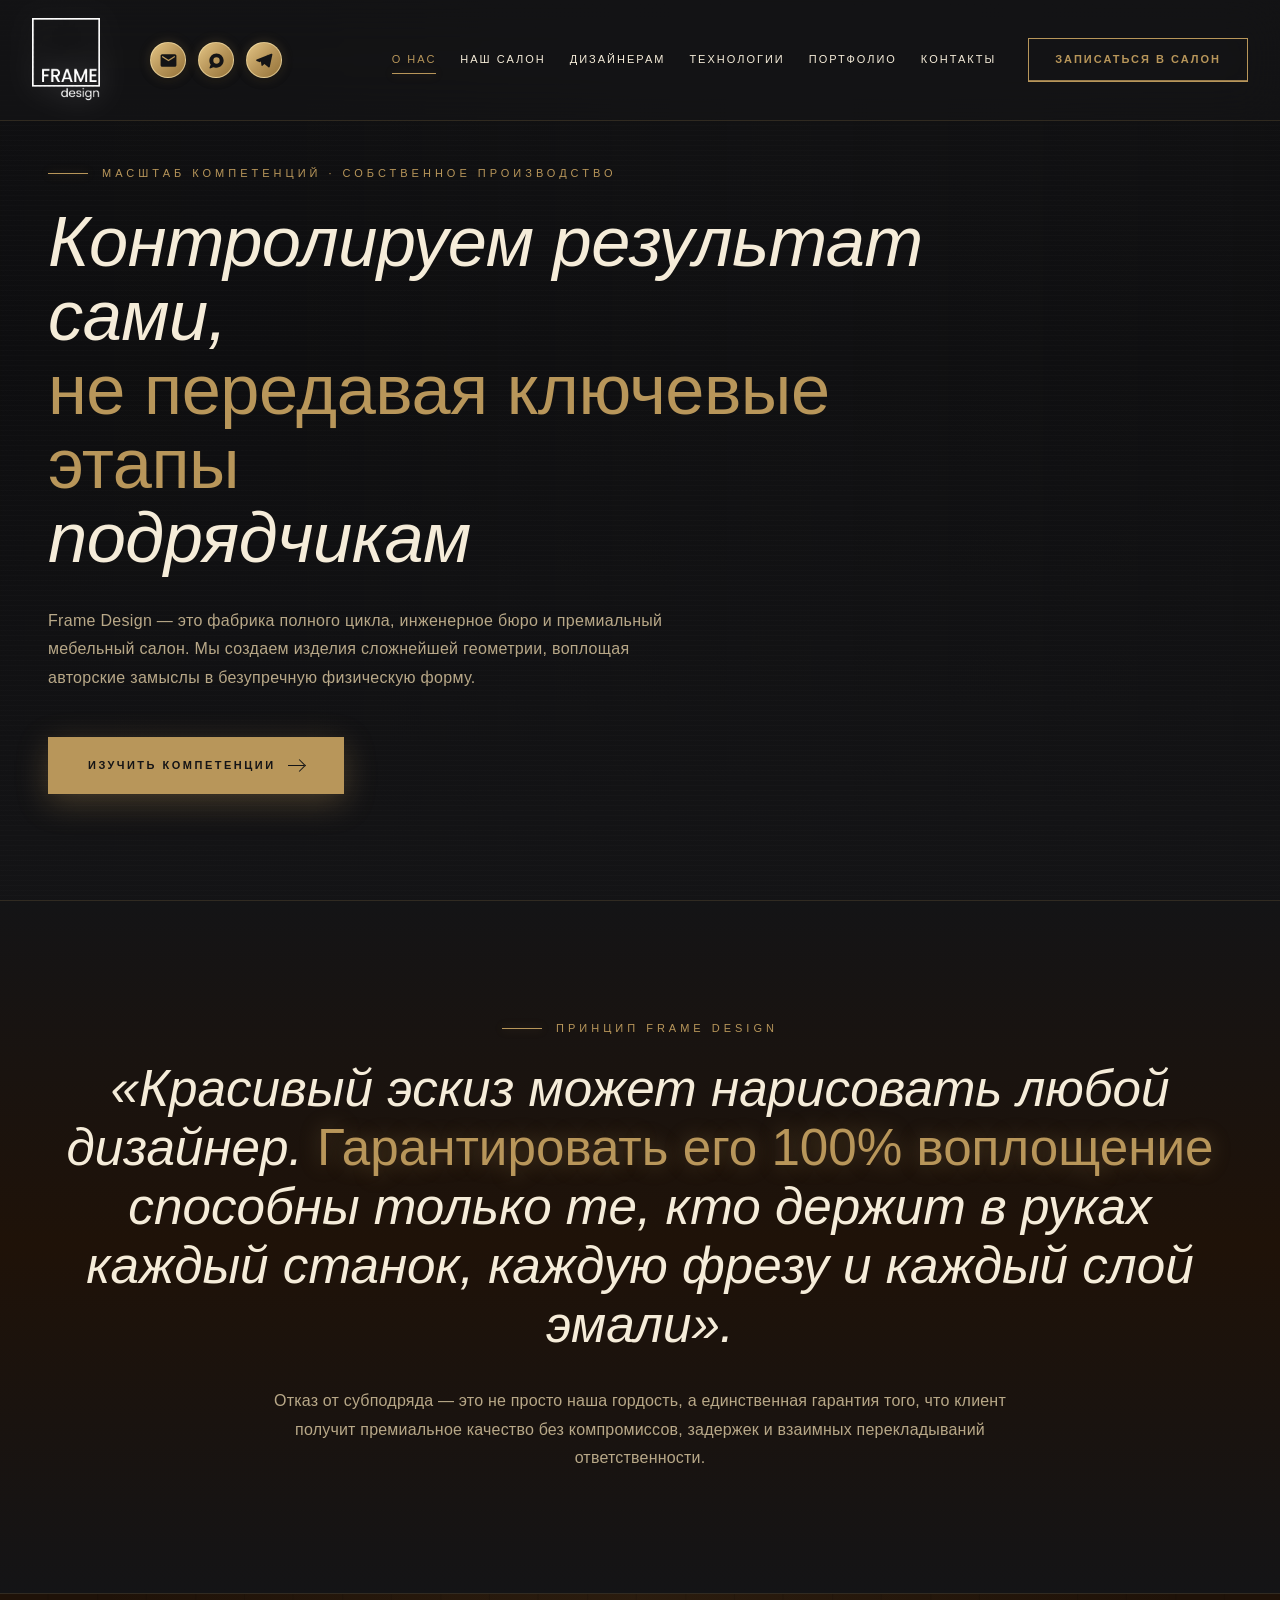
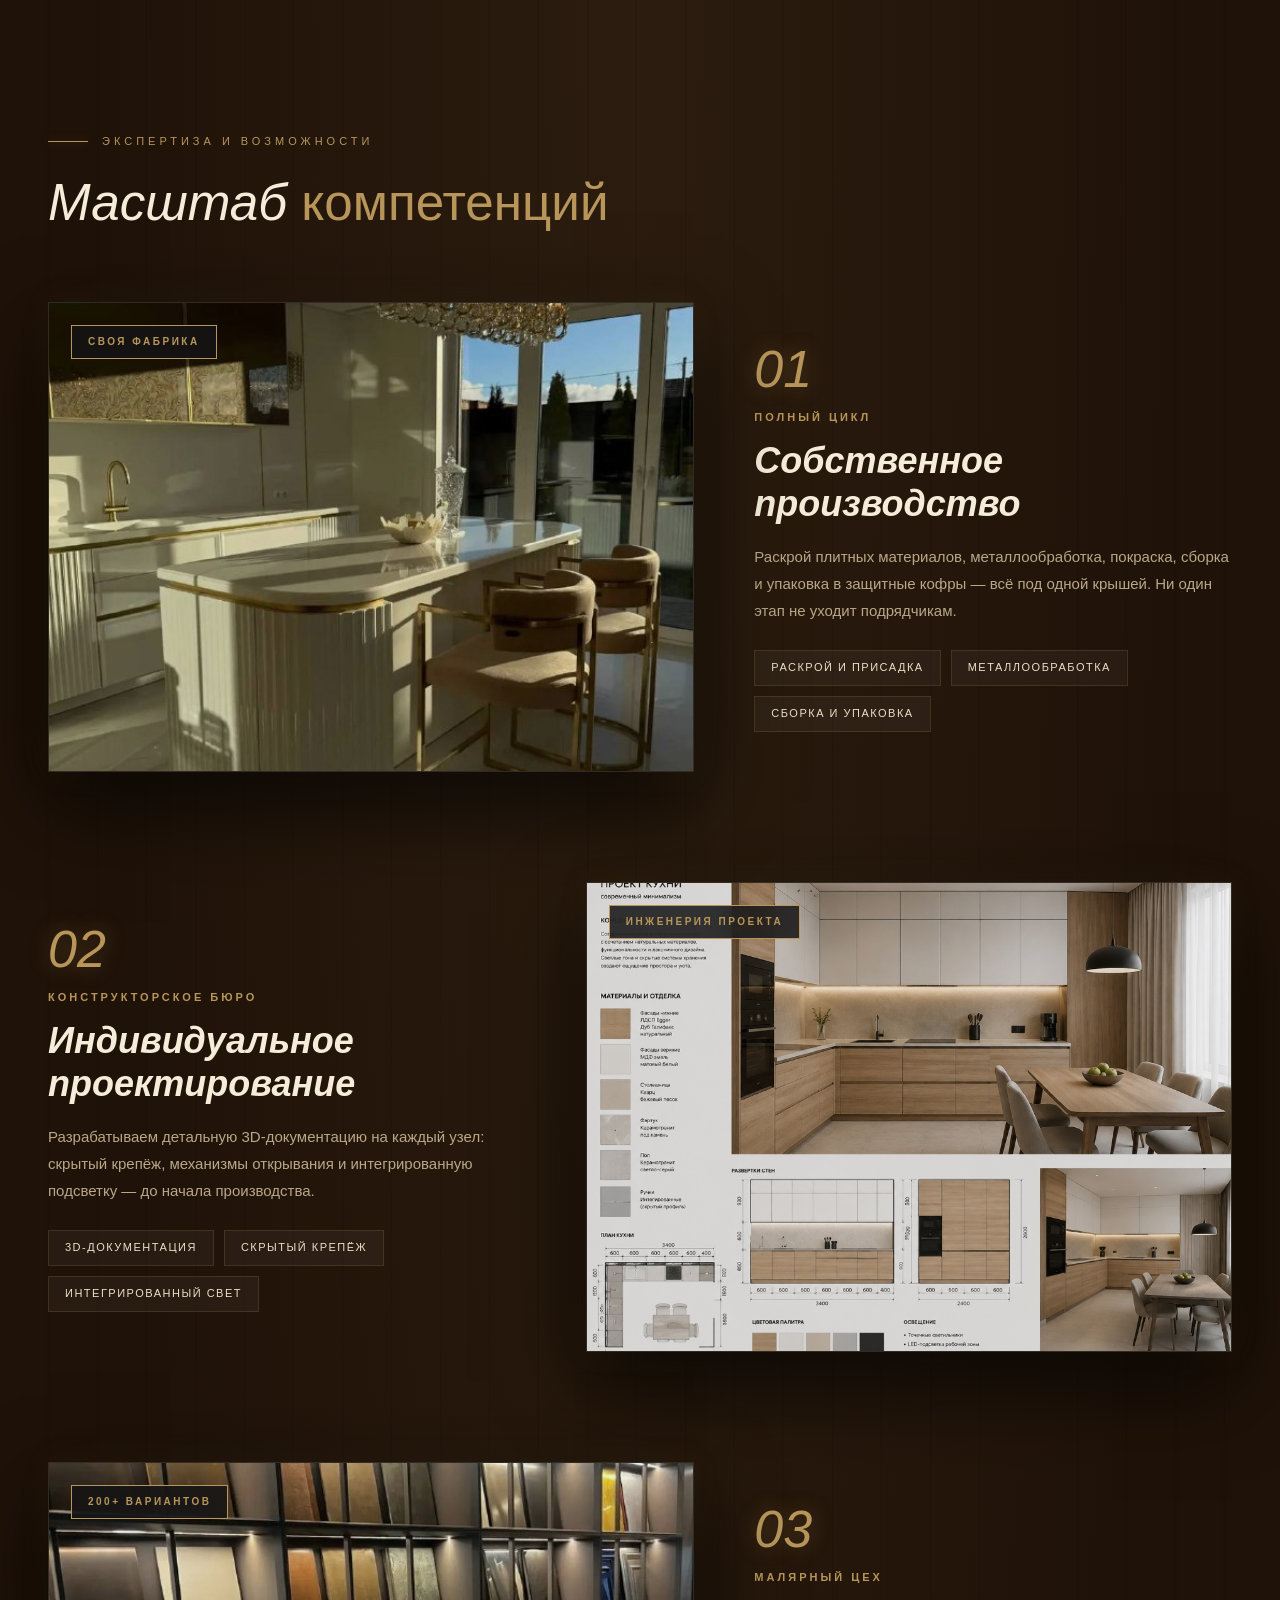
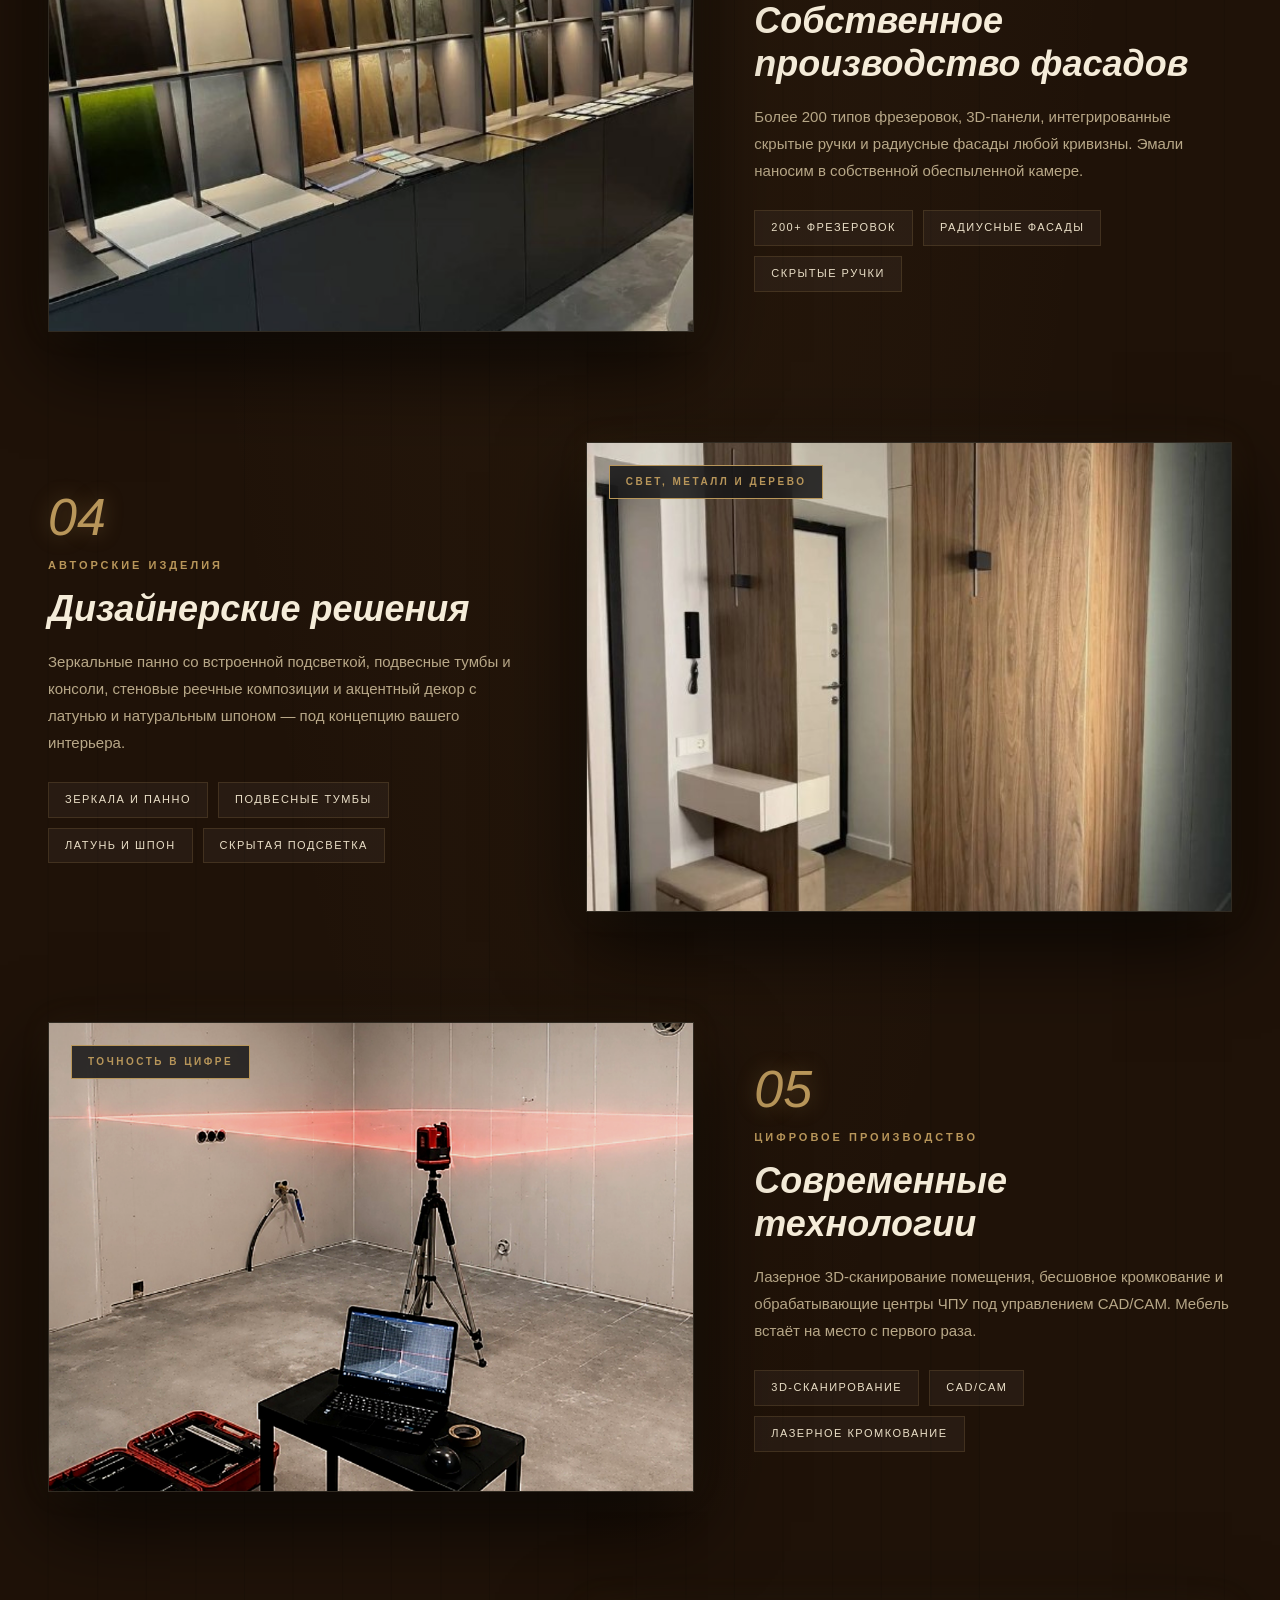
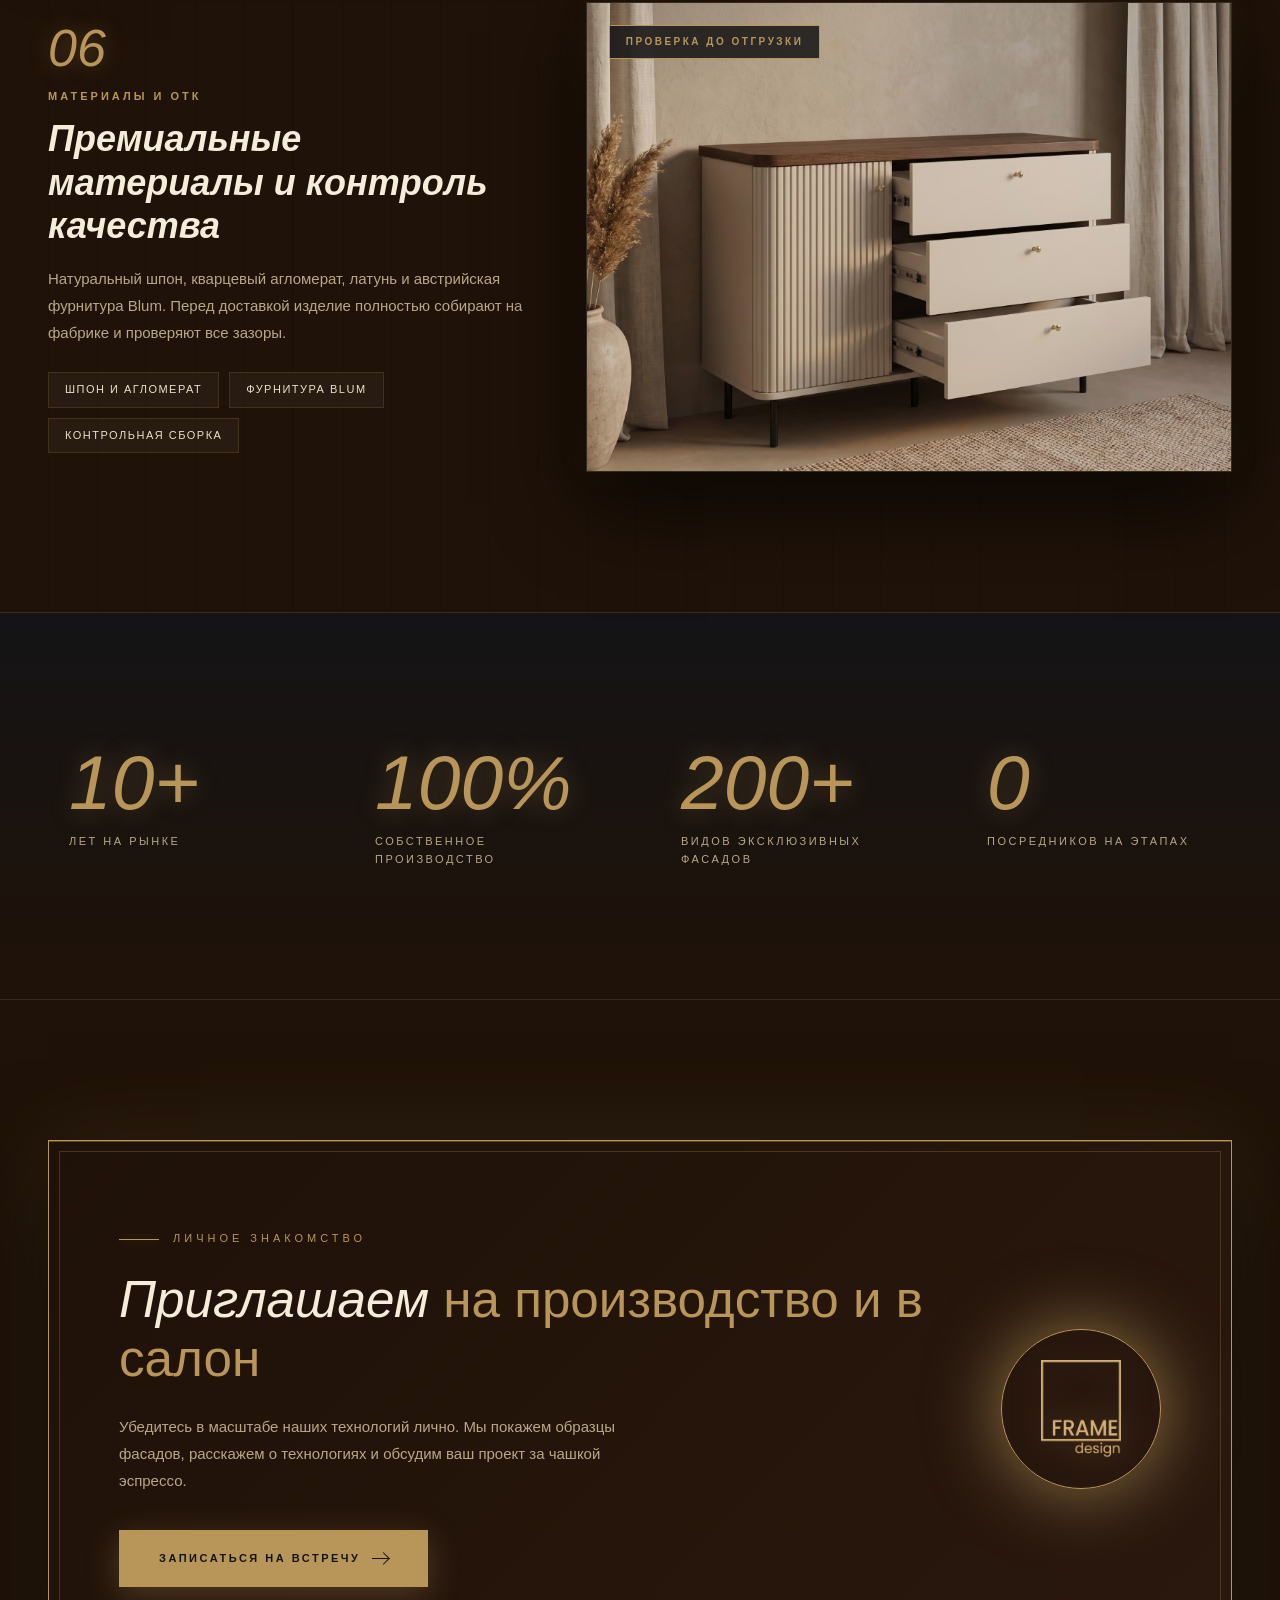
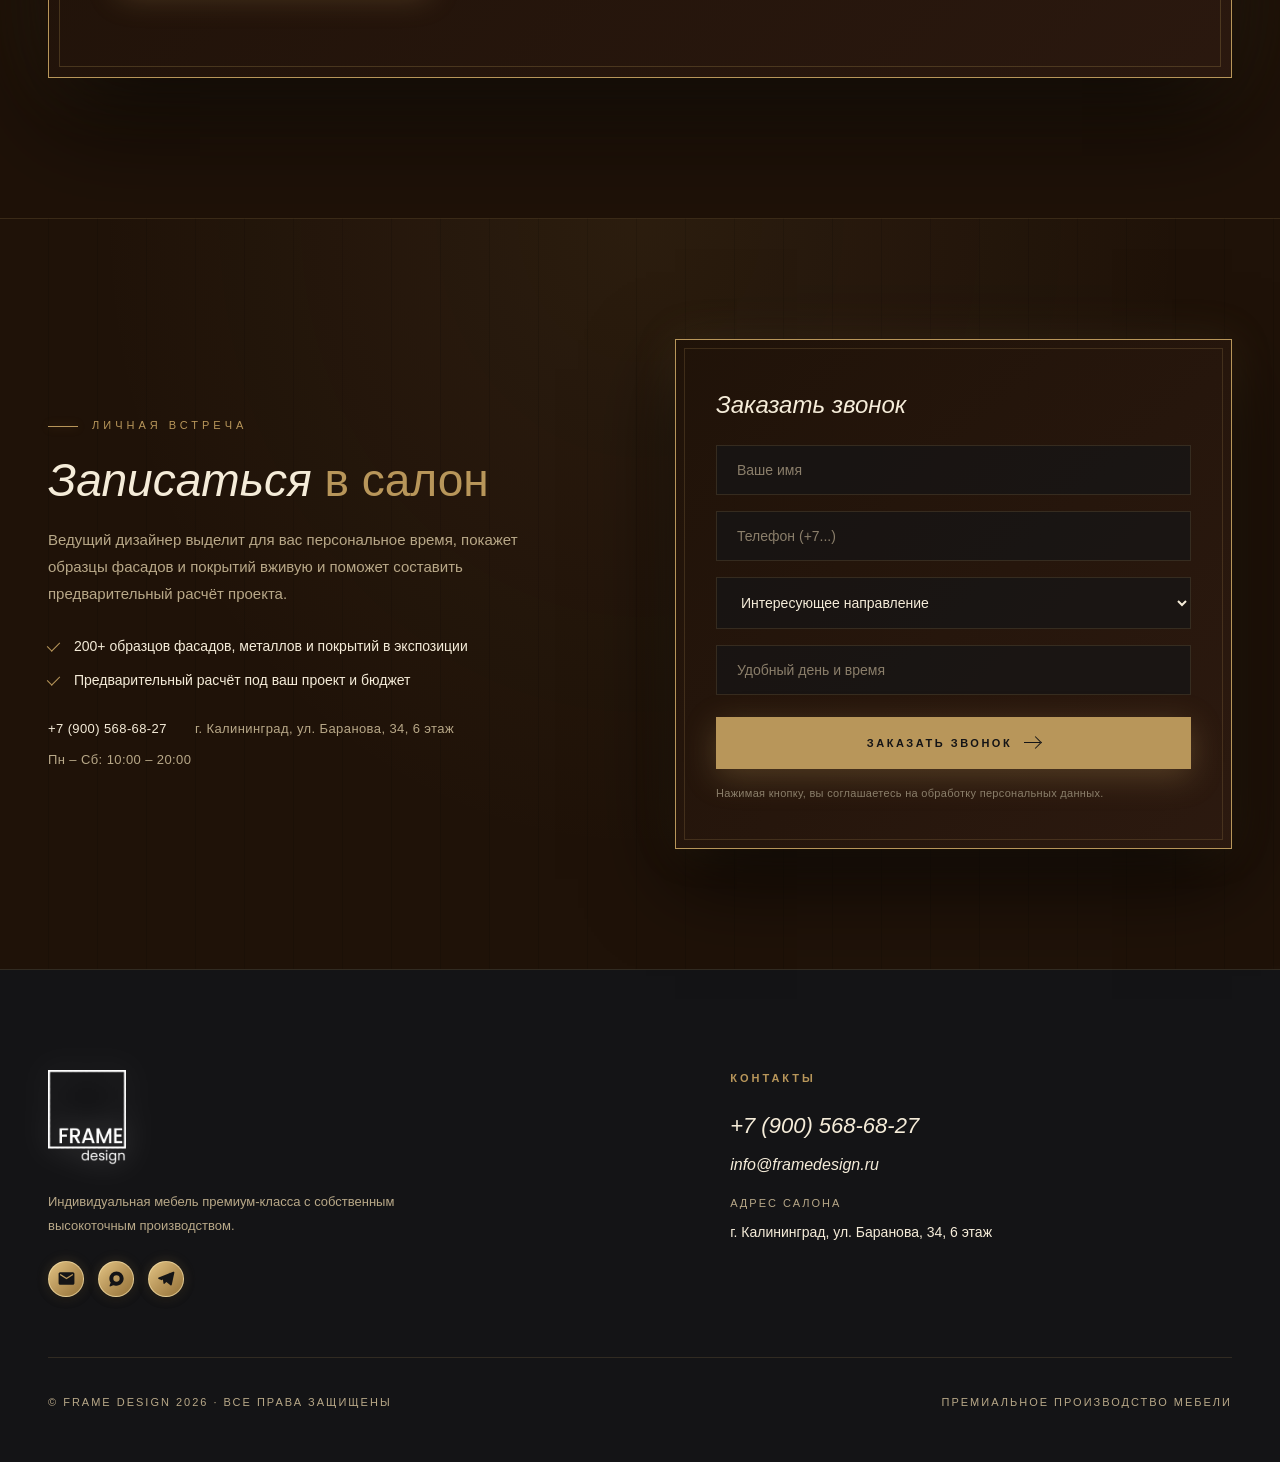
==== commit 43fb88b7: "Update showroom and factory address to г. Калининград, ул. Баранова, 34, 6 этаж across all pages" ====
--- a/about.html
+++ b/about.html
@@ -34,10 +34,10 @@
     "description": "Индивидуальное производство мебели премиум-класса в Калининграде",
     "address": {
       "@type": "PostalAddress",
-      "streetAddress": "ул. Промышленная, 1",
+      "streetAddress": "ул. Баранова, 34, 6 этаж",
       "addressLocality": "Калининград",
       "addressRegion": "Калининградская область",
-      "postalCode": "236000",
+      "postalCode": "236029",
       "addressCountry": "RU"
     },
     "geo": {
@@ -1550,7 +1550,7 @@
           </ul>
         <div class="fd-booking__contacts">
           <a href="tel:+79005686827">+7 (900) 568-68-27</a>
-          <span>Калининград, ул. Промышленная, 1</span>
+          <span>г. Калининград, ул. Баранова, 34, 6 этаж</span>
           <span>Пн – Сб: 10:00 – 20:00</span>
         </div>
       </div>
@@ -1607,7 +1607,7 @@
         <a href="tel:+79005686827" class="fd-footer__contact fd-phone-link" style="display:block;">+7 (900) 568-68-27</a>
         <a href="mailto:info@framedesign.ru" class="fd-footer__contact fd-phone-link" style="display:block; font-size: 16px; margin-bottom: 20px;">info@framedesign.ru</a>
         <div style="font-size: 11px; letter-spacing: 2px; color: var(--cream-muted); text-transform: uppercase; margin-bottom: 8px;">Адрес салона</div>
-        <div style="color: var(--cream); font-size: 14px;">Калининград, ул. Промышленная, 1</div>
+        <div style="color: var(--cream); font-size: 14px;">г. Калининград, ул. Баранова, 34, 6 этаж</div>
       </div>
     </div>
     <div class="fd-footer__bottom">
--- a/assets/fd-common.css
+++ b/assets/fd-common.css
@@ -95,6 +95,31 @@
   width: 100%;
   max-width: 1280px;
   margin: 0 !important;
+}
+
+/* Фоновое видео и фон первого экрана */
+.fd-hero__bg {
+  position: absolute;
+  top: 0;
+  right: 0;
+  bottom: 0;
+  left: 0;
+  overflow: hidden;
+  z-index: 0;
+}
+.fd-hero__video {
+  position: absolute;
+  top: 50%;
+  left: 50%;
+  min-width: 100%;
+  min-height: 100%;
+  width: 100%;
+  height: 100%;
+  transform: translate(-50%, -50%);
+  object-fit: cover;
+  z-index: 0;
+  pointer-events: none;
+  filter: brightness(0.82);
 }
 
 /* Главная страница: полноэкранный hero с карточками преимуществ внизу */
@@ -987,3 +1012,236 @@
 
 
 
+
+/* ---------- 14. ИНТЕРАКТИВНАЯ КАРУСЕЛЬ САЛОНА (SWIPE / SLIDER) ---------- */
+.fd-salon-carousel {
+  position: relative;
+  margin: 48px 0 60px;
+  overflow: hidden;
+  border-radius: 4px;
+}
+.fd-carousel-wrapper {
+  position: relative;
+  overflow: hidden;
+  border: 1px solid var(--border);
+  background: #141416;
+  border-radius: 2px;
+  box-shadow: 0 30px 80px rgba(0, 0, 0, 0.7), 0 0 30px rgba(184, 150, 90, 0.08);
+  touch-action: pan-y;
+  cursor: grab;
+}
+.fd-carousel-wrapper:active {
+  cursor: grabbing;
+}
+.fd-carousel-track {
+  display: flex;
+  transition: transform 0.55s cubic-bezier(0.2, 0.8, 0.2, 1);
+  will-change: transform;
+}
+.fd-carousel-slide {
+  min-width: 100%;
+  width: 100%;
+  flex-shrink: 0;
+  position: relative;
+  height: 580px;
+  user-select: none;
+}
+@media (max-width: 960px) {
+  .fd-carousel-slide { height: 400px; }
+}
+@media (max-width: 560px) {
+  .fd-carousel-slide { height: 300px; }
+}
+.fd-carousel-slide img {
+  width: 100%;
+  height: 100%;
+  object-fit: cover;
+  display: block;
+  pointer-events: none;
+}
+.fd-carousel-slide__badge {
+  position: absolute;
+  top: 24px;
+  left: 24px;
+  z-index: 2;
+  background: rgba(20, 20, 22, 0.85);
+  backdrop-filter: blur(12px);
+  -webkit-backdrop-filter: blur(12px);
+  border: 1px solid var(--brass);
+  color: var(--brass);
+  font-size: 11px;
+  letter-spacing: 2px;
+  text-transform: uppercase;
+  font-weight: 600;
+  padding: 8px 18px;
+}
+.fd-carousel-slide__caption {
+  position: absolute;
+  bottom: 0;
+  left: 0;
+  right: 0;
+  z-index: 2;
+  padding: 36px 32px 24px;
+  background: linear-gradient(to top, rgba(14, 14, 16, 0.96) 0%, rgba(14, 14, 16, 0.65) 60%, transparent 100%);
+  display: flex;
+  justify-content: space-between;
+  align-items: flex-end;
+  gap: 20px;
+}
+.fd-carousel-slide__title {
+  font-family: var(--t-headline-font);
+  font-size: clamp(18px, 2.4vw, 26px);
+  color: var(--cream);
+  font-style: italic;
+  margin-bottom: 6px;
+}
+.fd-carousel-slide__desc {
+  font-size: 14px;
+  color: var(--cream-muted);
+  line-height: 1.5;
+  max-width: 650px;
+}
+.fd-carousel-slide__count {
+  font-family: var(--t-headline-font);
+  font-size: 18px;
+  color: var(--brass);
+  font-style: italic;
+  letter-spacing: 2px;
+  flex-shrink: 0;
+  background: rgba(20, 20, 22, 0.7);
+  padding: 6px 14px;
+  border: 1px solid rgba(184, 150, 90, 0.3);
+}
+.fd-carousel-nav {
+  display: flex;
+  align-items: center;
+  justify-content: space-between;
+  margin-top: 20px;
+  gap: 20px;
+}
+.fd-carousel-dots {
+  display: flex;
+  gap: 10px;
+  align-items: center;
+}
+.fd-carousel-dot {
+  width: 12px;
+  height: 12px;
+  border-radius: 50%;
+  background: rgba(255, 255, 255, 0.15);
+  border: 1px solid rgba(184, 150, 90, 0.3);
+  cursor: pointer;
+  transition: all 0.3s cubic-bezier(0.2, 0.8, 0.2, 1);
+  padding: 0;
+}
+.fd-carousel-dot.active {
+  width: 36px;
+  border-radius: 6px;
+  background: linear-gradient(90deg, #e4c585, #b8965a);
+  border-color: #e4c585;
+  box-shadow: 0 0 12px rgba(184, 150, 90, 0.5);
+}
+.fd-carousel-arrows {
+  display: flex;
+  gap: 12px;
+}
+.fd-carousel-btn {
+  width: 48px;
+  height: 48px;
+  border-radius: 50%;
+  background: linear-gradient(135deg, #e4c585 0%, #b8965a 50%, #947239 100%);
+  color: #141416;
+  border: 1px solid rgba(255, 235, 180, 0.6);
+  box-shadow: 0 4px 16px rgba(0, 0, 0, 0.4), 0 0 14px rgba(184, 150, 90, 0.3);
+  cursor: pointer;
+  display: inline-flex;
+  align-items: center;
+  justify-content: center;
+  font-size: 20px;
+  font-weight: bold;
+  transition: all 0.3s cubic-bezier(0.2, 0.8, 0.2, 1);
+}
+.fd-carousel-btn:hover {
+  transform: translateY(-2px) scale(1.08);
+  box-shadow: 0 6px 24px rgba(184, 150, 90, 0.7);
+  background: linear-gradient(135deg, #eed296 0%, #c8a467 50%, #a88448 100%);
+}
+.fd-carousel-btn:active {
+  transform: scale(0.96);
+}
+@media (max-width: 560px) {
+  .fd-carousel-slide__caption {
+    padding: 20px 16px 16px;
+  }
+  .fd-carousel-slide__badge {
+    top: 14px;
+    left: 14px;
+    font-size: 9px;
+    padding: 6px 12px;
+  }
+  .fd-carousel-slide__desc {
+    display: none;
+  }
+}
+
+/* ---------- 15. КАРТОЧКА ФОТО 3D-СКАНЕРА В ТЕХНОЛОГИЯХ ---------- */
+.fd-scanner-photo-card {
+  position: relative;
+  overflow: hidden;
+  border: 1px solid var(--border);
+  background: var(--graphite);
+  box-shadow: 0 30px 80px rgba(0, 0, 0, 0.75), 0 0 30px rgba(184, 150, 90, 0.1);
+  height: 480px;
+}
+.fd-scanner-photo-card img {
+  width: 100%;
+  height: 100%;
+  object-fit: cover;
+  object-position: center 55%;
+  display: block;
+  transition: transform 1.2s cubic-bezier(0.2, 0.8, 0.2, 1);
+}
+.fd-scanner-photo-card:hover img {
+  transform: scale(1.04);
+}
+.fd-scanner-photo-badge {
+  position: absolute;
+  top: 24px;
+  left: 24px;
+  z-index: 2;
+  background: rgba(20, 20, 22, 0.88);
+  backdrop-filter: blur(12px);
+  -webkit-backdrop-filter: blur(12px);
+  border: 1px solid var(--brass);
+  color: var(--brass);
+  font-size: 11px;
+  letter-spacing: 2px;
+  text-transform: uppercase;
+  font-weight: 600;
+  padding: 8px 18px;
+}
+.fd-scanner-photo-caption {
+  position: absolute;
+  bottom: 0;
+  left: 0;
+  right: 0;
+  z-index: 2;
+  padding: 24px 28px;
+  background: linear-gradient(to top, rgba(14, 14, 16, 0.96) 0%, rgba(14, 14, 16, 0.6) 60%, transparent 100%);
+}
+.fd-scanner-photo-stat {
+  font-size: 16px;
+  color: var(--cream);
+  margin-bottom: 4px;
+}
+.fd-scanner-photo-stat strong {
+  color: var(--brass);
+  font-weight: 600;
+}
+.fd-scanner-photo-sub {
+  font-size: 13px;
+  color: var(--cream-muted);
+}
+@media (max-width: 960px) {
+  .fd-scanner-photo-card { height: 320px; }
+}
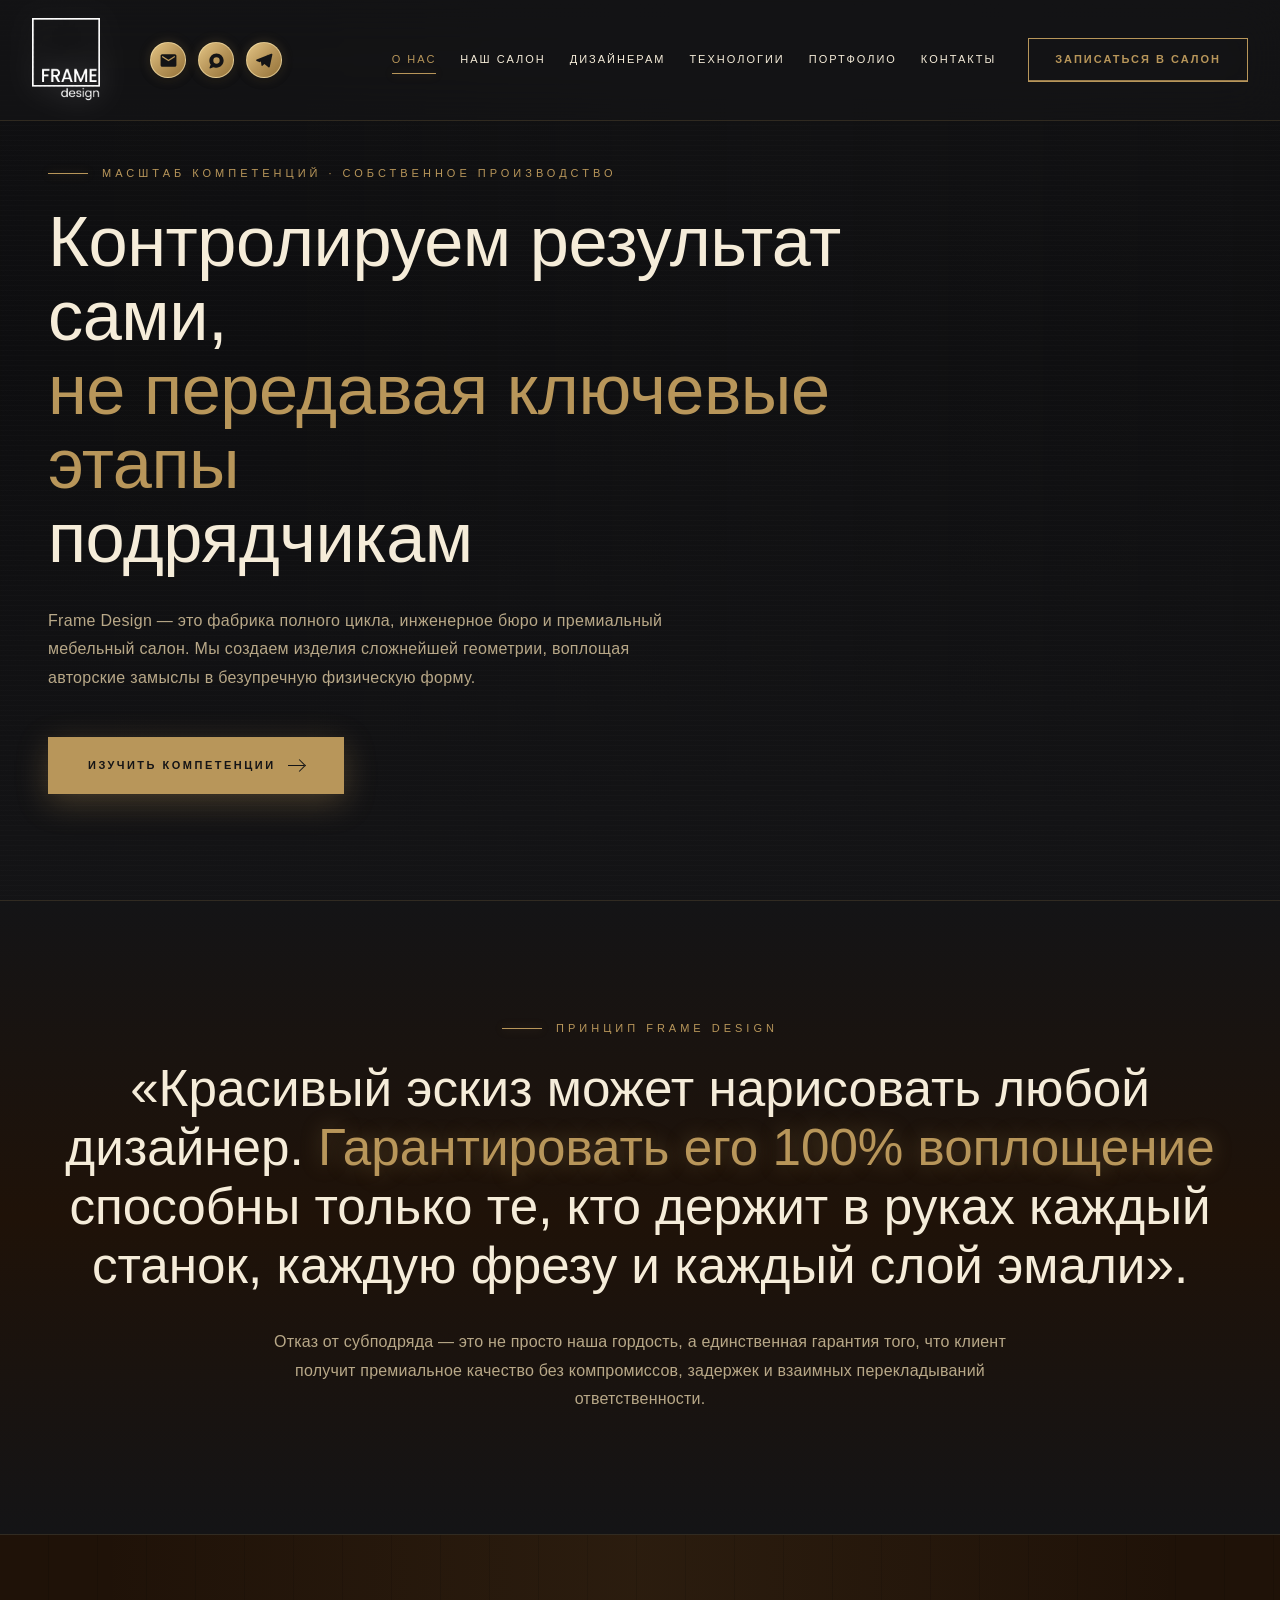
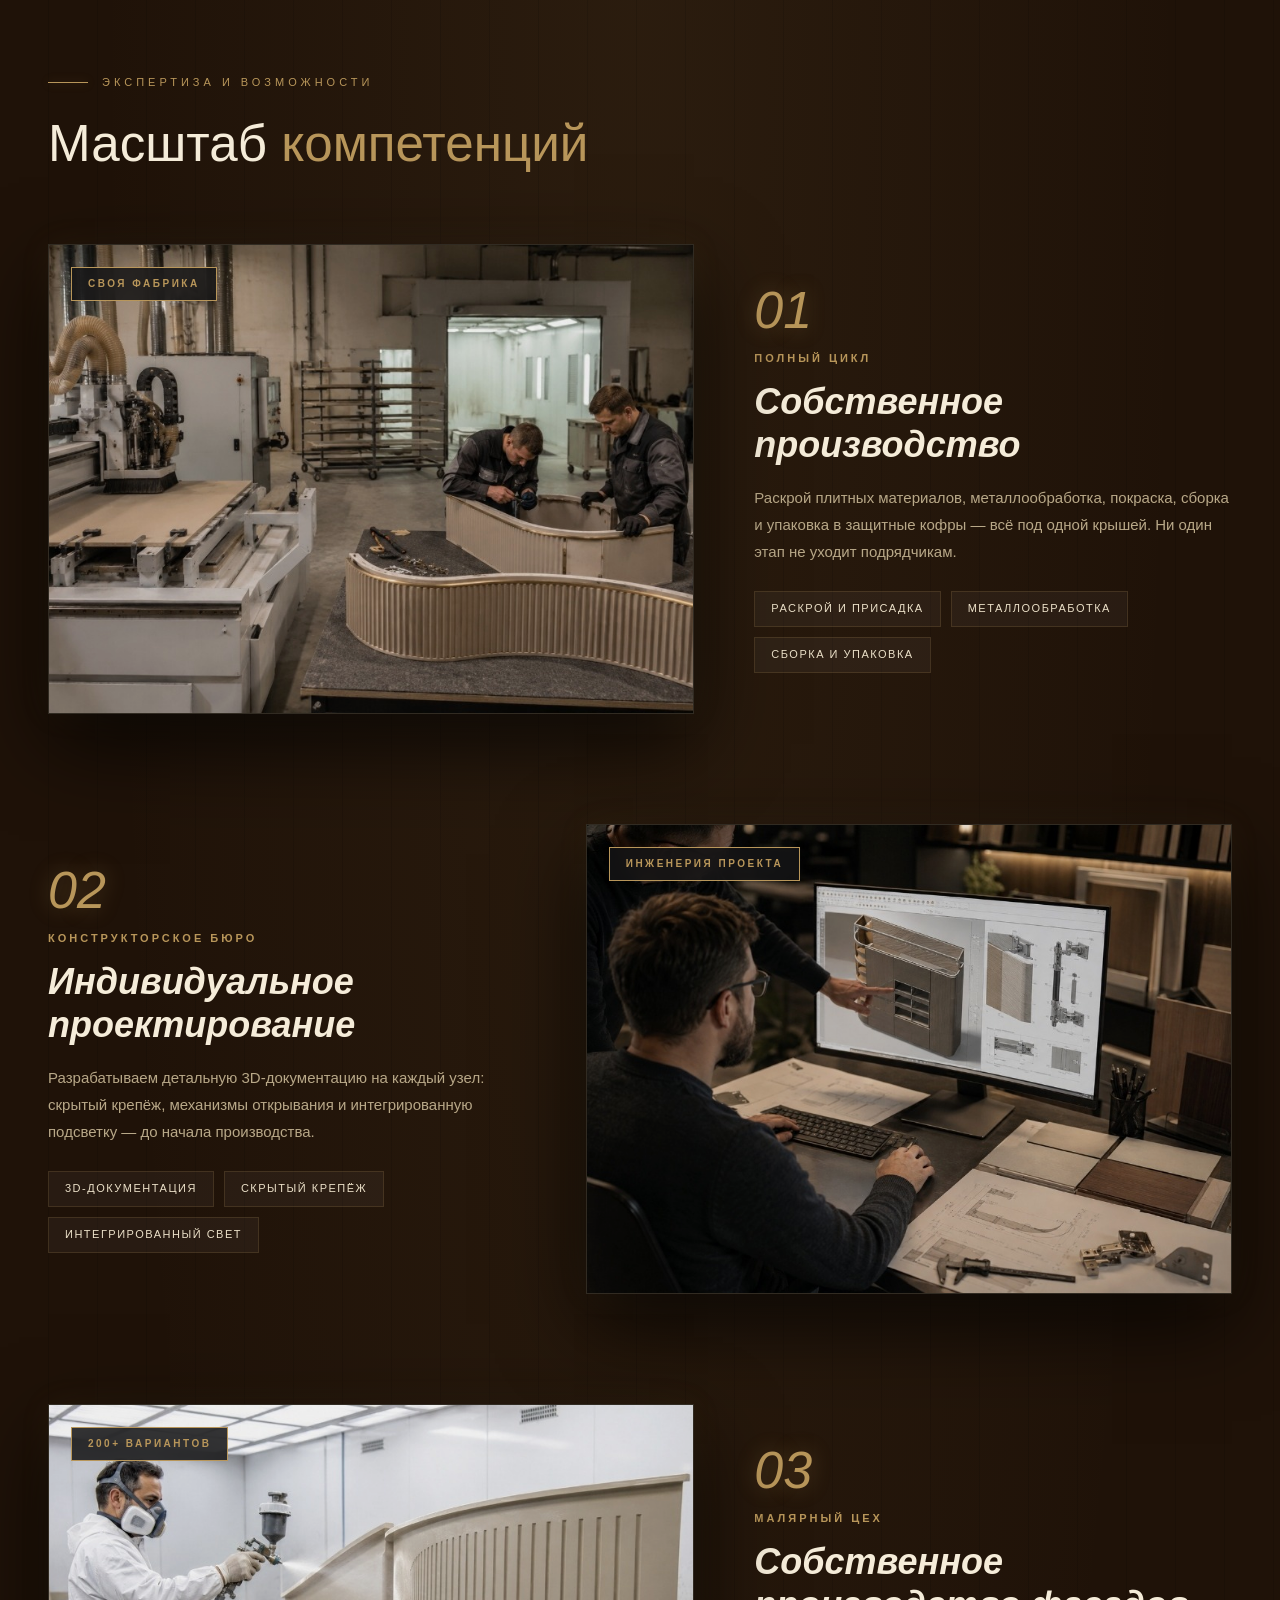
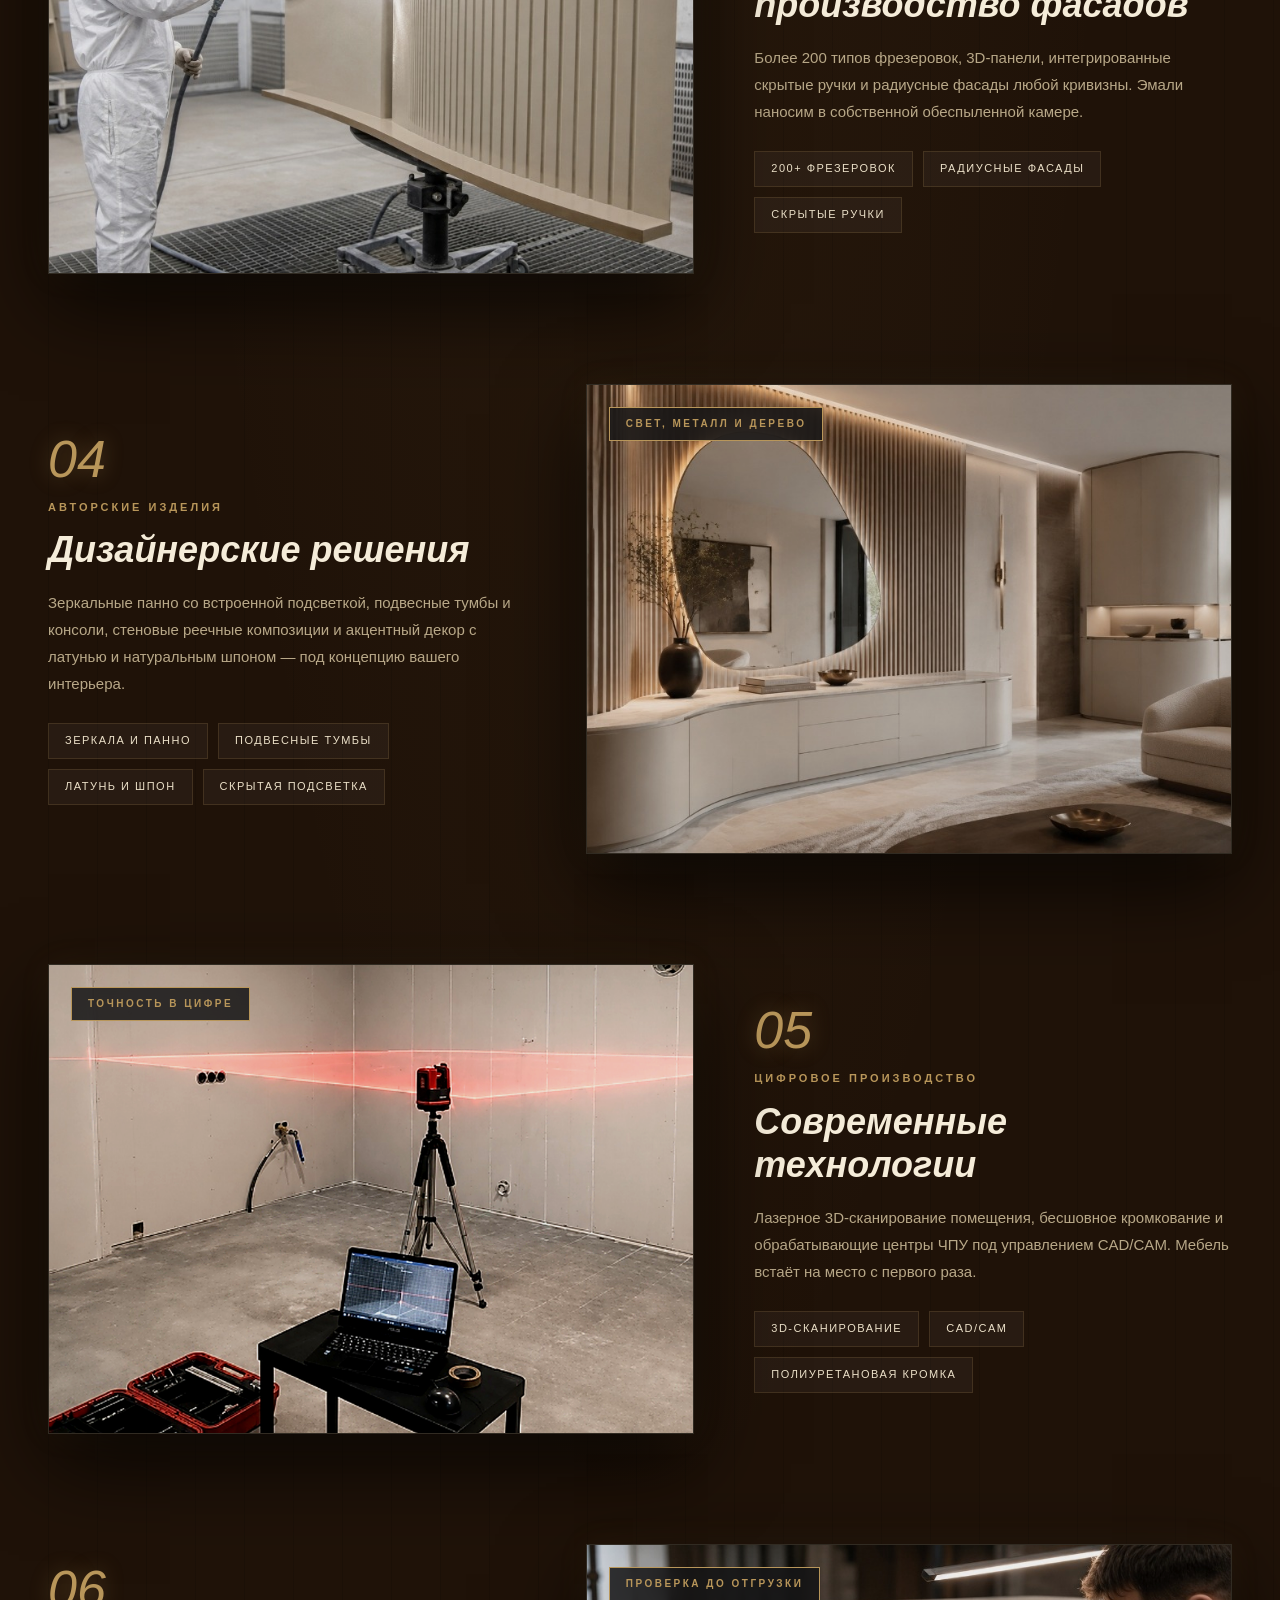
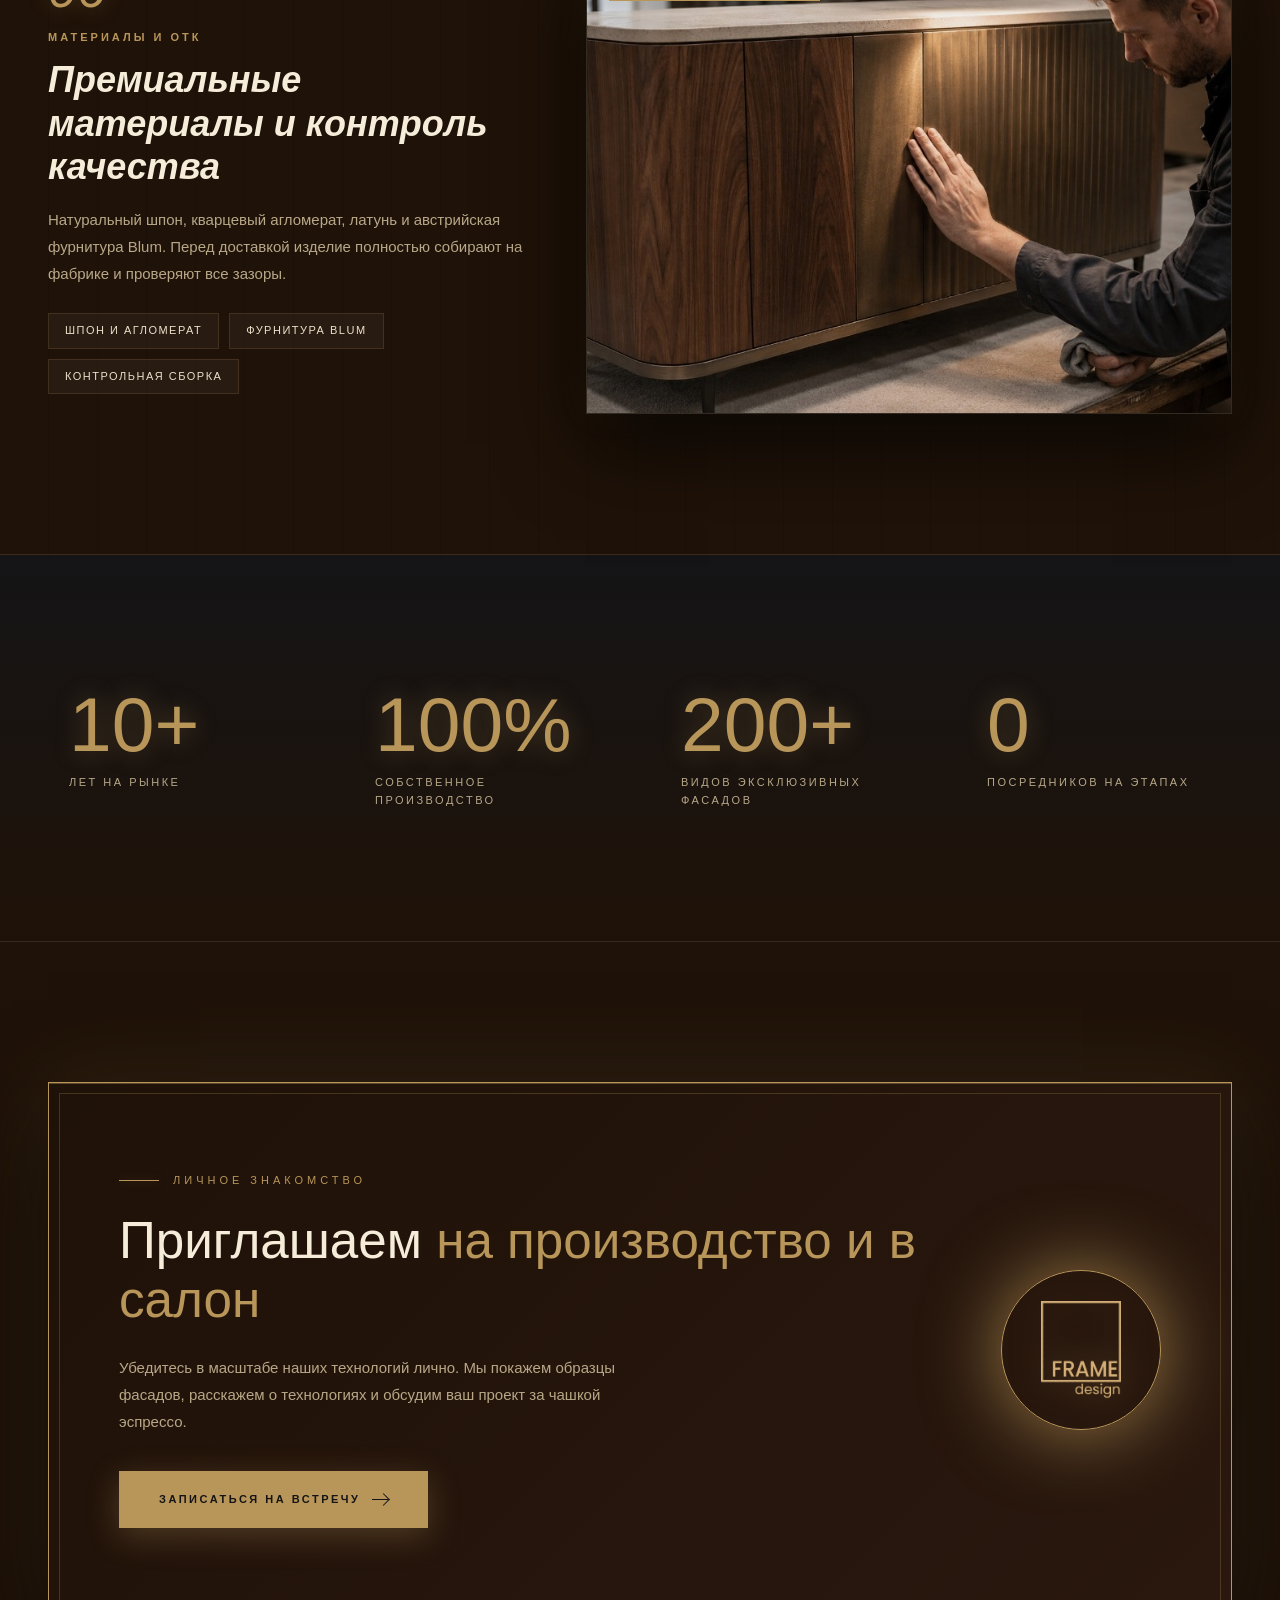
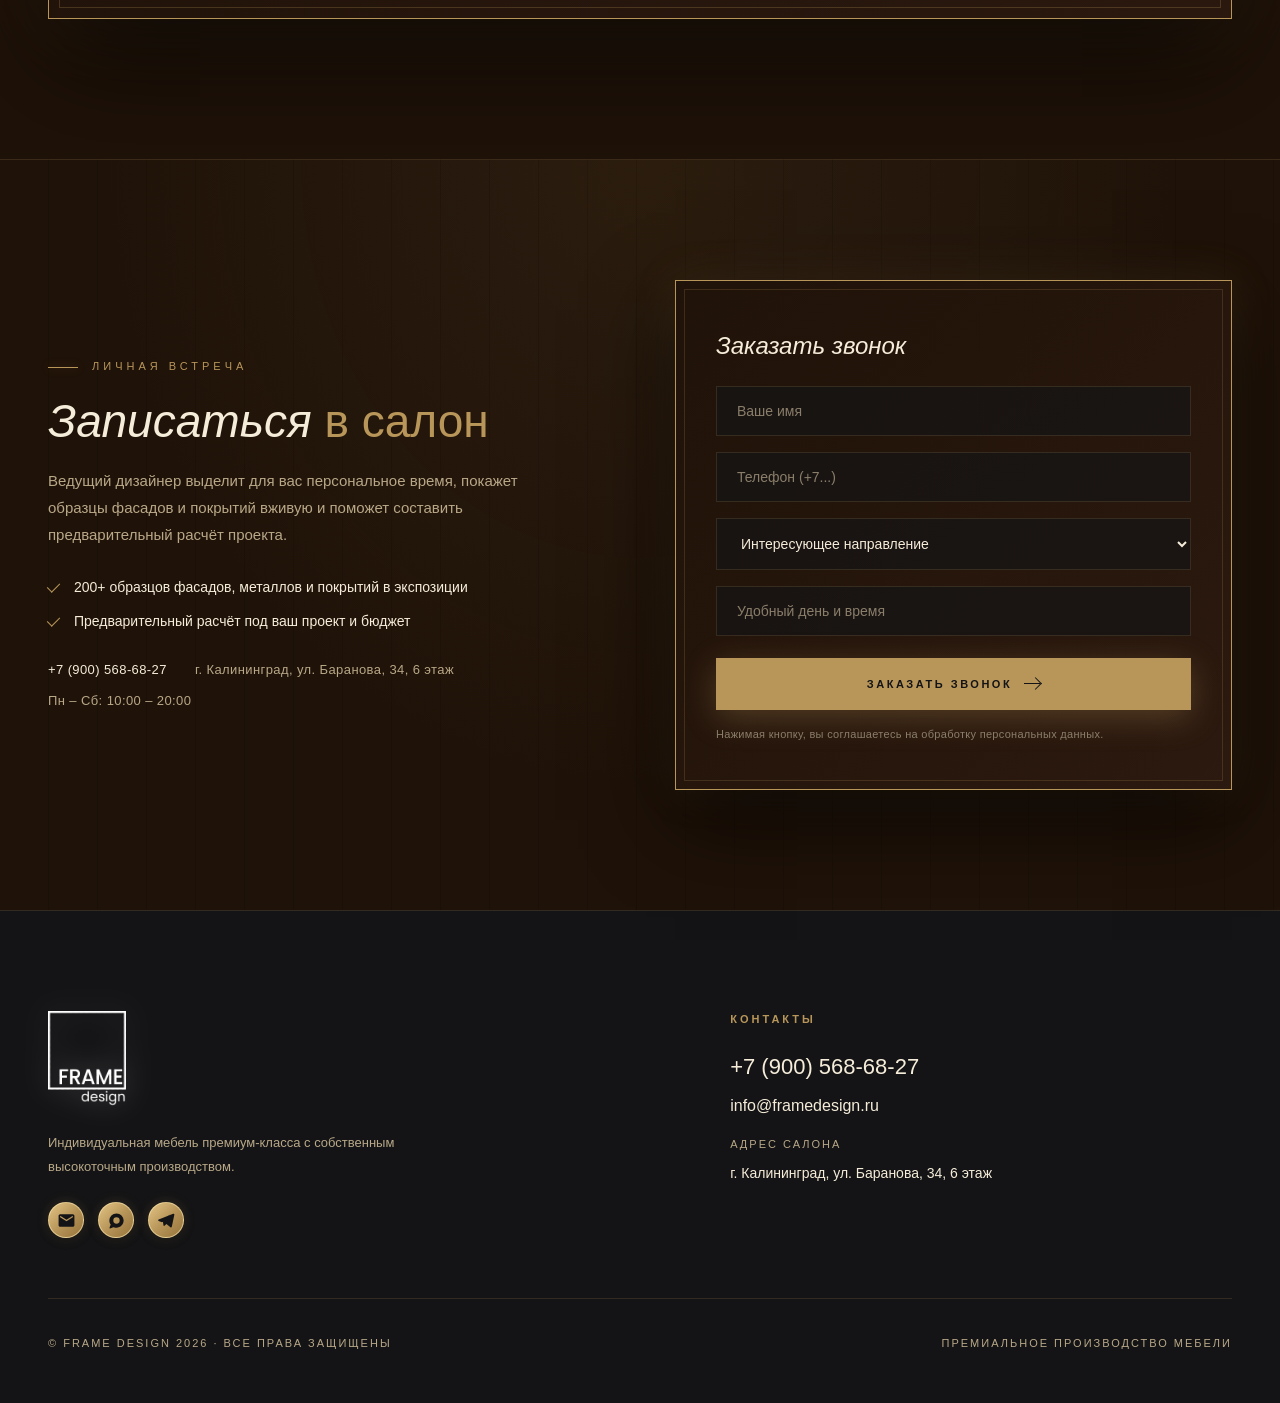
==== commit fb6d361f: "Apply full design edits: new slogan, new factory & showroom photos, side arrows carousel, updated ad" ====
--- a/about.html
+++ b/about.html
@@ -330,7 +330,7 @@
     .fd-mobile-link {
       font-family: var(--t-headline-font);
       font-size: 28px;
-      font-style: italic;
+      font-style: normal;
       color: var(--cream);
       text-decoration: none;
       letter-spacing: 2px;
@@ -421,7 +421,7 @@
       margin-bottom: 32px;
       max-width: 960px;
       letter-spacing: -0.5px;
-      font-style: italic;
+      font-style: normal;
     }
     .fd-hero__title--accent {
       color: var(--brass);
@@ -458,7 +458,7 @@
     .fd-manifesto__quote {
       font-family: var(--t-headline-font);
       font-size: clamp(28px, 4vw, 52px);
-      font-style: italic;
+      font-style: normal;
       color: var(--cream);
       line-height: 1.25;
       margin-bottom: 32px;
@@ -506,7 +506,7 @@
       font-size: clamp(32px, 4vw, 54px);
       color: var(--cream);
       font-weight: 400;
-      font-style: italic;
+      font-style: normal;
       line-height: 1.1;
     }
     .fd-section-title span {
@@ -546,7 +546,7 @@
       font-family: var(--t-headline-font);
       font-size: 42px;
       color: var(--brass);
-      font-style: italic;
+      font-style: normal;
       line-height: 1;
       margin-bottom: 20px;
       text-shadow: 0 0 16px var(--brass-glow);
@@ -555,7 +555,7 @@
       font-family: var(--t-headline-font);
       font-size: 24px;
       color: var(--cream);
-      font-style: italic;
+      font-style: normal;
       margin-bottom: 14px;
     }
     .fd-comp-card__text {
@@ -619,7 +619,7 @@
       font-family: var(--t-headline-font);
       font-size: 20px;
       color: var(--cream);
-      font-style: italic;
+      font-style: normal;
       margin-bottom: 10px;
     }
     .fd-process__text {
@@ -684,7 +684,7 @@
       line-height: 1;
       margin-bottom: 12px;
       text-shadow: 0 0 24px var(--brass-glow);
-      font-style: italic;
+      font-style: normal;
       position: relative;
       z-index: 1;
       transition: text-shadow 0.6s ease-out, transform 0.5s;
@@ -754,7 +754,7 @@
       font-size: 64px;
       color: var(--brass);
       text-shadow: 0 0 24px var(--brass-glow);
-      font-style: italic;
+      font-style: normal;
       font-weight: 500;
     }
 
@@ -848,7 +848,7 @@
       font-weight: 500;
       margin-bottom: 24px;
       text-shadow: 0 0 24px var(--brass-glow);
-      font-style: italic;
+      font-style: normal;
     }
     .fd-footer__logo span {
       display: block;
@@ -896,7 +896,7 @@
     .fd-footer__contact {
       font-family: var(--t-headline-font);
       font-size: 22px;
-      font-style: italic;
+      font-style: normal;
       color: var(--cream);
       margin-bottom: 16px;
       font-weight: 500;
@@ -1041,7 +1041,7 @@
     font-size: clamp(26px, 7vw, 36px) !important;
     line-height: 1.15 !important;
     margin-bottom: 20px !important;
-    font-style: italic !important;
+    font-style: normal !important;
   }
   .fd-hero__subtitle {
     font-size: 13px !important;
@@ -1382,7 +1382,7 @@
       <div class="fd-feat-row fd-fade">
         <div class="fd-feat-media">
           <div class="fd-feat-media__badge">Своя фабрика</div>
-          <img src="images/kitchen-island-brass.jpg" alt="Собственное производство" loading="lazy">
+          <img src="images/factory-production-masters.jpg" alt="Собственное производство" loading="lazy">
         </div>
         <div class="fd-feat-content">
           <div class="fd-feat-num">01</div>
@@ -1400,7 +1400,7 @@
       <div class="fd-feat-row fd-feat-row--reverse fd-fade">
         <div class="fd-feat-media">
           <div class="fd-feat-media__badge">Инженерия проекта</div>
-          <img src="images/kitchen-project-doc.jpg" alt="Индивидуальное проектирование и 3D-документация" loading="lazy">
+          <img src="images/cad-3d-design-engineers.jpg" alt="Индивидуальное проектирование и 3D-документация" loading="lazy">
         </div>
         <div class="fd-feat-content">
           <div class="fd-feat-num">02</div>
@@ -1418,7 +1418,7 @@
       <div class="fd-feat-row fd-fade">
         <div class="fd-feat-media">
           <div class="fd-feat-media__badge">200+ вариантов</div>
-          <img src="images/salon-facades-wall.jpg" alt="Собственное производство фасадов" loading="lazy">
+          <img src="images/facades-painting-chamber.jpg" alt="Собственное производство фасадов" loading="lazy">
         </div>
         <div class="fd-feat-content">
           <div class="fd-feat-num">03</div>
@@ -1436,7 +1436,7 @@
       <div class="fd-feat-row fd-feat-row--reverse fd-fade">
         <div class="fd-feat-media">
           <div class="fd-feat-media__badge">Свет, металл и дерево</div>
-          <img src="images/hallway-mirror-wood.jpg" alt="Дизайнерские решения" loading="lazy">
+          <img src="images/design-solutions-mirror-fluted.jpg" alt="Дизайнерские решения" loading="lazy">
         </div>
         <div class="fd-feat-content">
           <div class="fd-feat-num">04</div>
@@ -1465,7 +1465,7 @@
           <div class="fd-feat-tags">
             <span class="fd-feat-tag">3D-сканирование</span>
             <span class="fd-feat-tag">CAD/CAM</span>
-            <span class="fd-feat-tag">Лазерное кромкование</span>
+            <span class="fd-feat-tag">Полиуретановая кромка</span>
           </div>
         </div>
       </div>
@@ -1473,7 +1473,7 @@
       <div class="fd-feat-row fd-feat-row--reverse fd-fade">
         <div class="fd-feat-media">
           <div class="fd-feat-media__badge">Проверка до отгрузки</div>
-          <img src="images/materials-commode-fluted.jpg" alt="Премиальные материалы и контроль качества" loading="lazy">
+          <img src="images/quality-control-master-commode.jpg" alt="Премиальные материалы и контроль качества" loading="lazy">
         </div>
         <div class="fd-feat-content">
           <div class="fd-feat-num">06</div>
@@ -1561,7 +1561,7 @@
         <input type="tel" class="fd-field" name="phone" placeholder="Телефон (+7...)" required>
         <select class="fd-field" name="topic">
           <option value="" disabled selected>Интересующее направление</option>
-          <option value="kitchen">Кухня премиум-класса</option>
+          <option value="kitchen">Кухни</option>
           <option value="living">Гостиная и ТВ-зона</option>
           <option value="wardrobe">Гардеробная система</option>
           <option value="mirrors">Дизайнерские решения (тумбы, зеркала)</option>
--- a/assets/fd-common.css
+++ b/assets/fd-common.css
@@ -122,13 +122,18 @@
   filter: brightness(0.82);
 }
 
-/* Главная страница: полноэкранный hero с карточками преимуществ внизу */
+/* Главная страница: полноэкранный hero с приподнятым текстовым блоком */
 .fd-hero:has(.fd-hero__features),
 .fd-page--home .fd-hero {
   min-height: 100vh !important;
   min-height: 100svh !important;
-  justify-content: flex-end !important;
-  padding: 130px 48px 60px !important;
+  justify-content: space-between !important;
+  padding: 140px 48px 45px !important;
+}
+.fd-hero:has(.fd-hero__features) .fd-hero__inner {
+  margin-top: auto !important;
+  margin-bottom: 36px !important;
+  transform: translateY(-20px);
 }
 
 /* на ноутбуках карточки преимуществ на главной */
@@ -1245,3 +1250,73 @@
 @media (max-width: 960px) {
   .fd-scanner-photo-card { height: 320px; }
 }
+
+/* Заголовки: прямой классический шрифт без курсива */
+.fd-hero__title,
+.fd-hero__title *,
+.fd-section-title,
+.fd-section-title * {
+  font-style: normal !important;
+}
+
+/* Стрелочки прямо по бокам изображения (слева и справа) */
+.fd-carousel-arrow {
+  position: absolute;
+  top: 50%;
+  transform: translateY(-50%);
+  z-index: 10;
+  width: 52px;
+  height: 52px;
+  border-radius: 50%;
+  background: rgba(20, 20, 22, 0.78);
+  backdrop-filter: blur(12px);
+  -webkit-backdrop-filter: blur(12px);
+  color: var(--cream);
+  border: 1px solid rgba(228, 197, 133, 0.6);
+  box-shadow: 0 4px 20px rgba(0, 0, 0, 0.7), 0 0 16px rgba(184, 150, 90, 0.3);
+  cursor: pointer;
+  display: flex;
+  align-items: center;
+  justify-content: center;
+  font-size: 22px;
+  line-height: 1;
+  transition: all 0.25s cubic-bezier(0.16, 1, 0.3, 1);
+  user-select: none;
+}
+.fd-carousel-arrow--prev {
+  left: 20px;
+}
+.fd-carousel-arrow--next {
+  right: 20px;
+}
+.fd-carousel-arrow:hover {
+  background: linear-gradient(135deg, #e4c585 0%, #b8965a 50%, #947239 100%);
+  color: #141416;
+  transform: translateY(-50%) scale(1.1);
+  box-shadow: 0 6px 25px rgba(184, 150, 90, 0.7);
+  border-color: #e4c585;
+}
+.fd-carousel-arrow:active {
+  transform: translateY(-50%) scale(0.95);
+}
+@media (max-width: 600px) {
+  .fd-carousel-arrow {
+    width: 42px;
+    height: 42px;
+    font-size: 18px;
+  }
+  .fd-carousel-arrow--prev { left: 10px; }
+  .fd-carousel-arrow--next { right: 10px; }
+}
+.fd-carousel-track {
+  display: flex;
+  transition: transform 0.45s cubic-bezier(0.25, 1, 0.5, 1) !important;
+  will-change: transform;
+}
+.fd-carousel-dots {
+  display: flex;
+  gap: 10px;
+  align-items: center;
+  justify-content: center;
+  margin-top: 20px;
+}
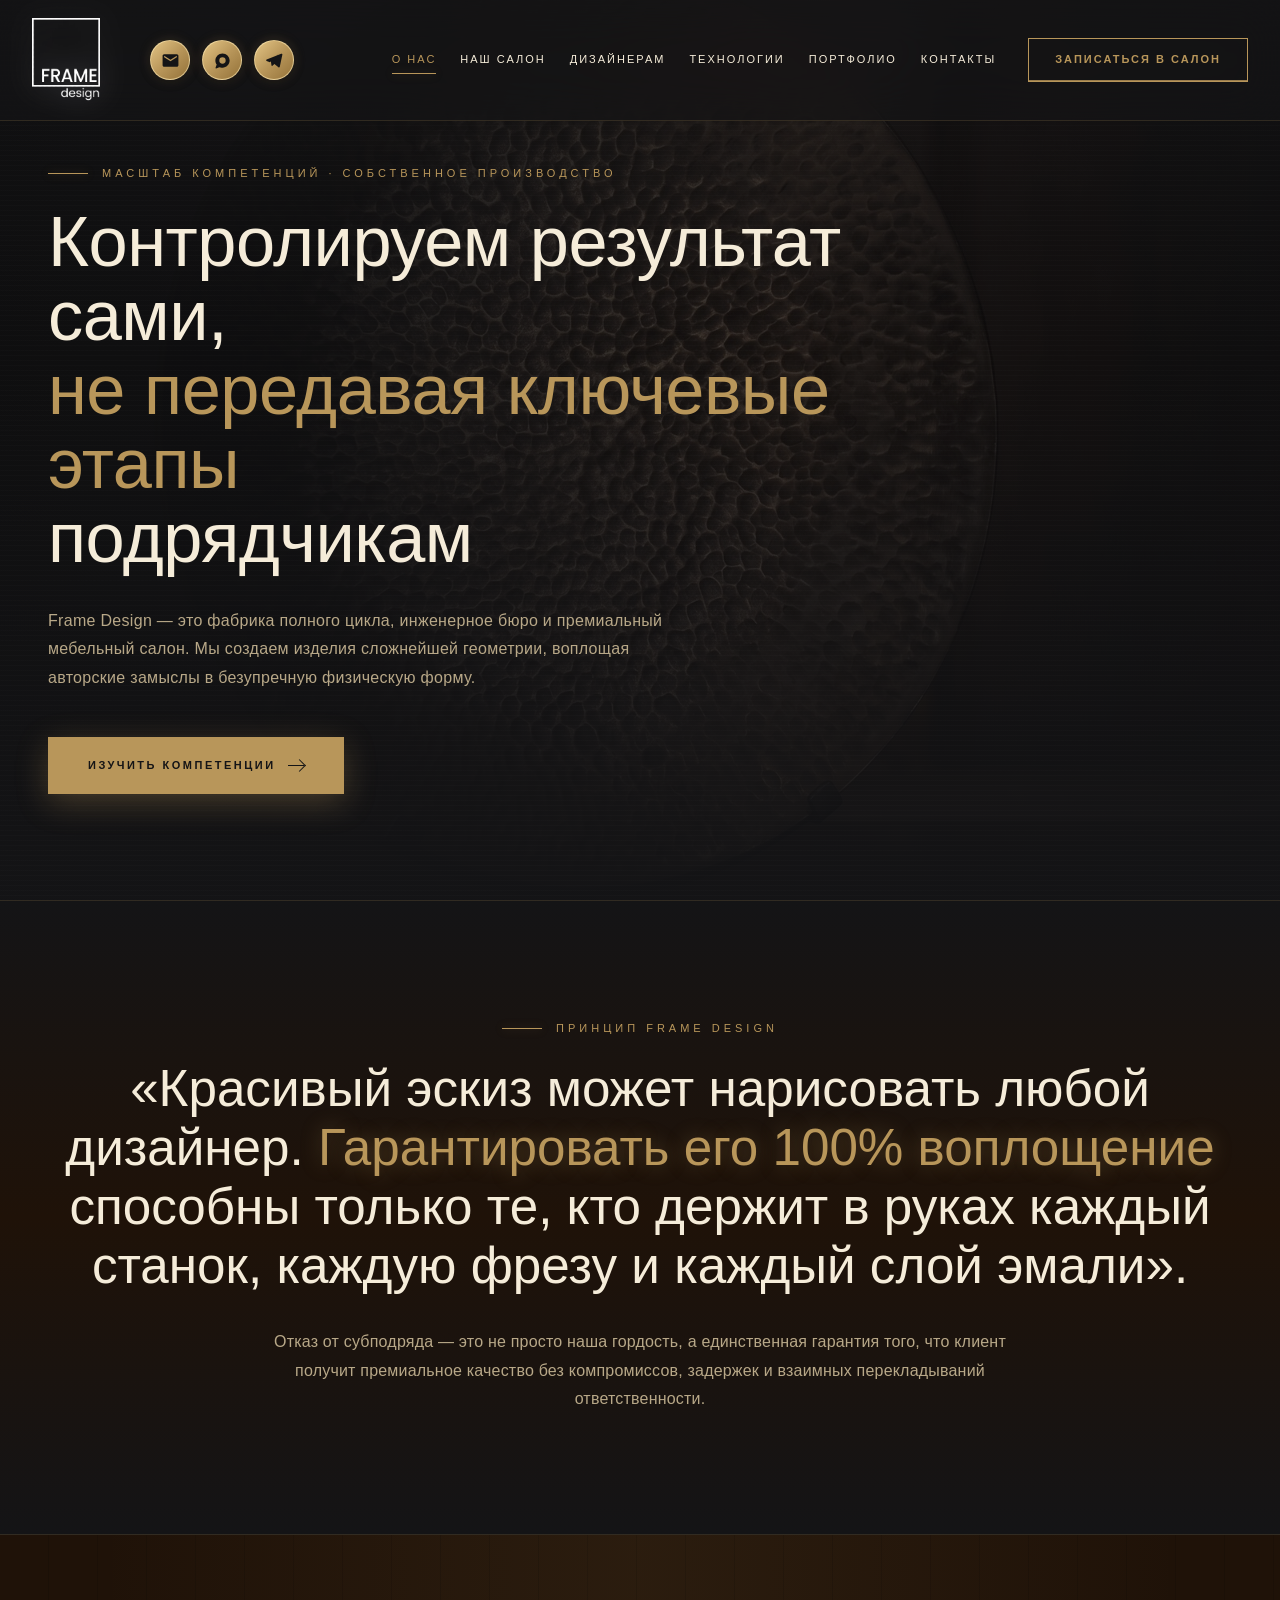
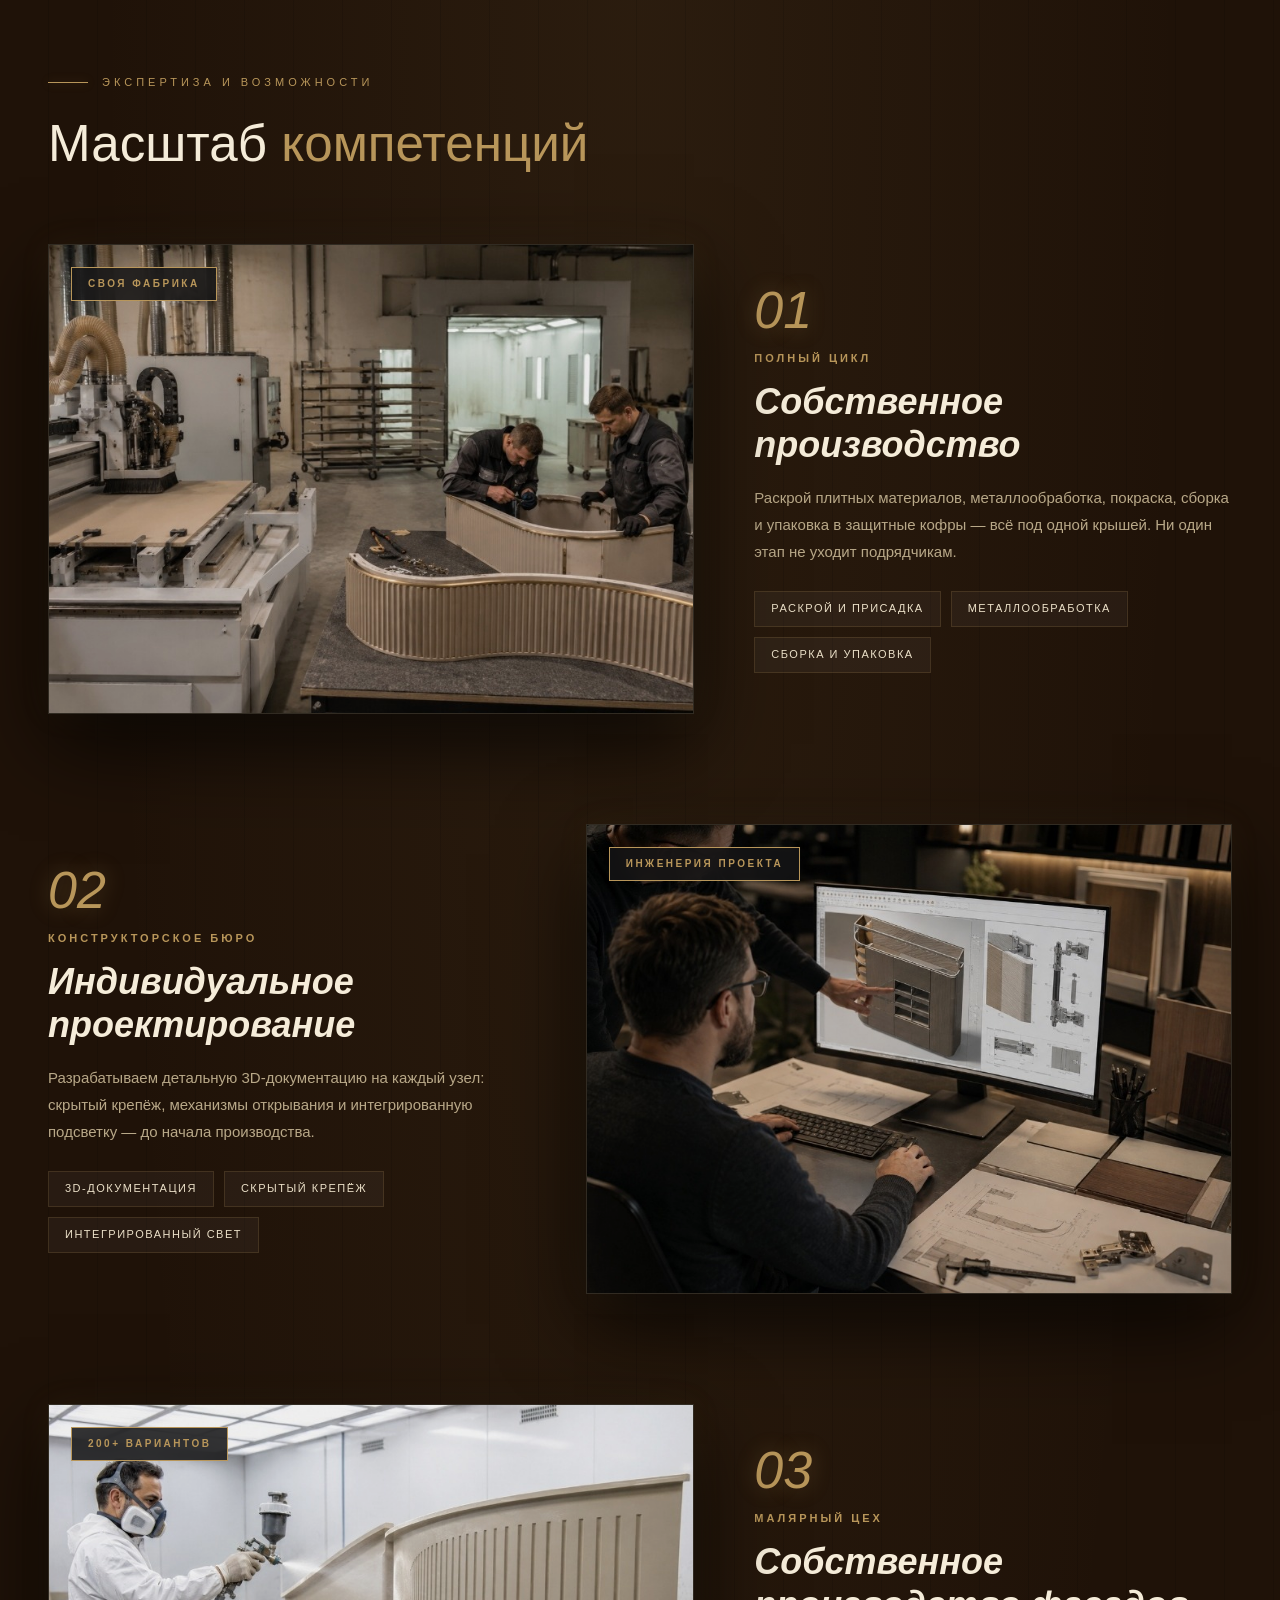
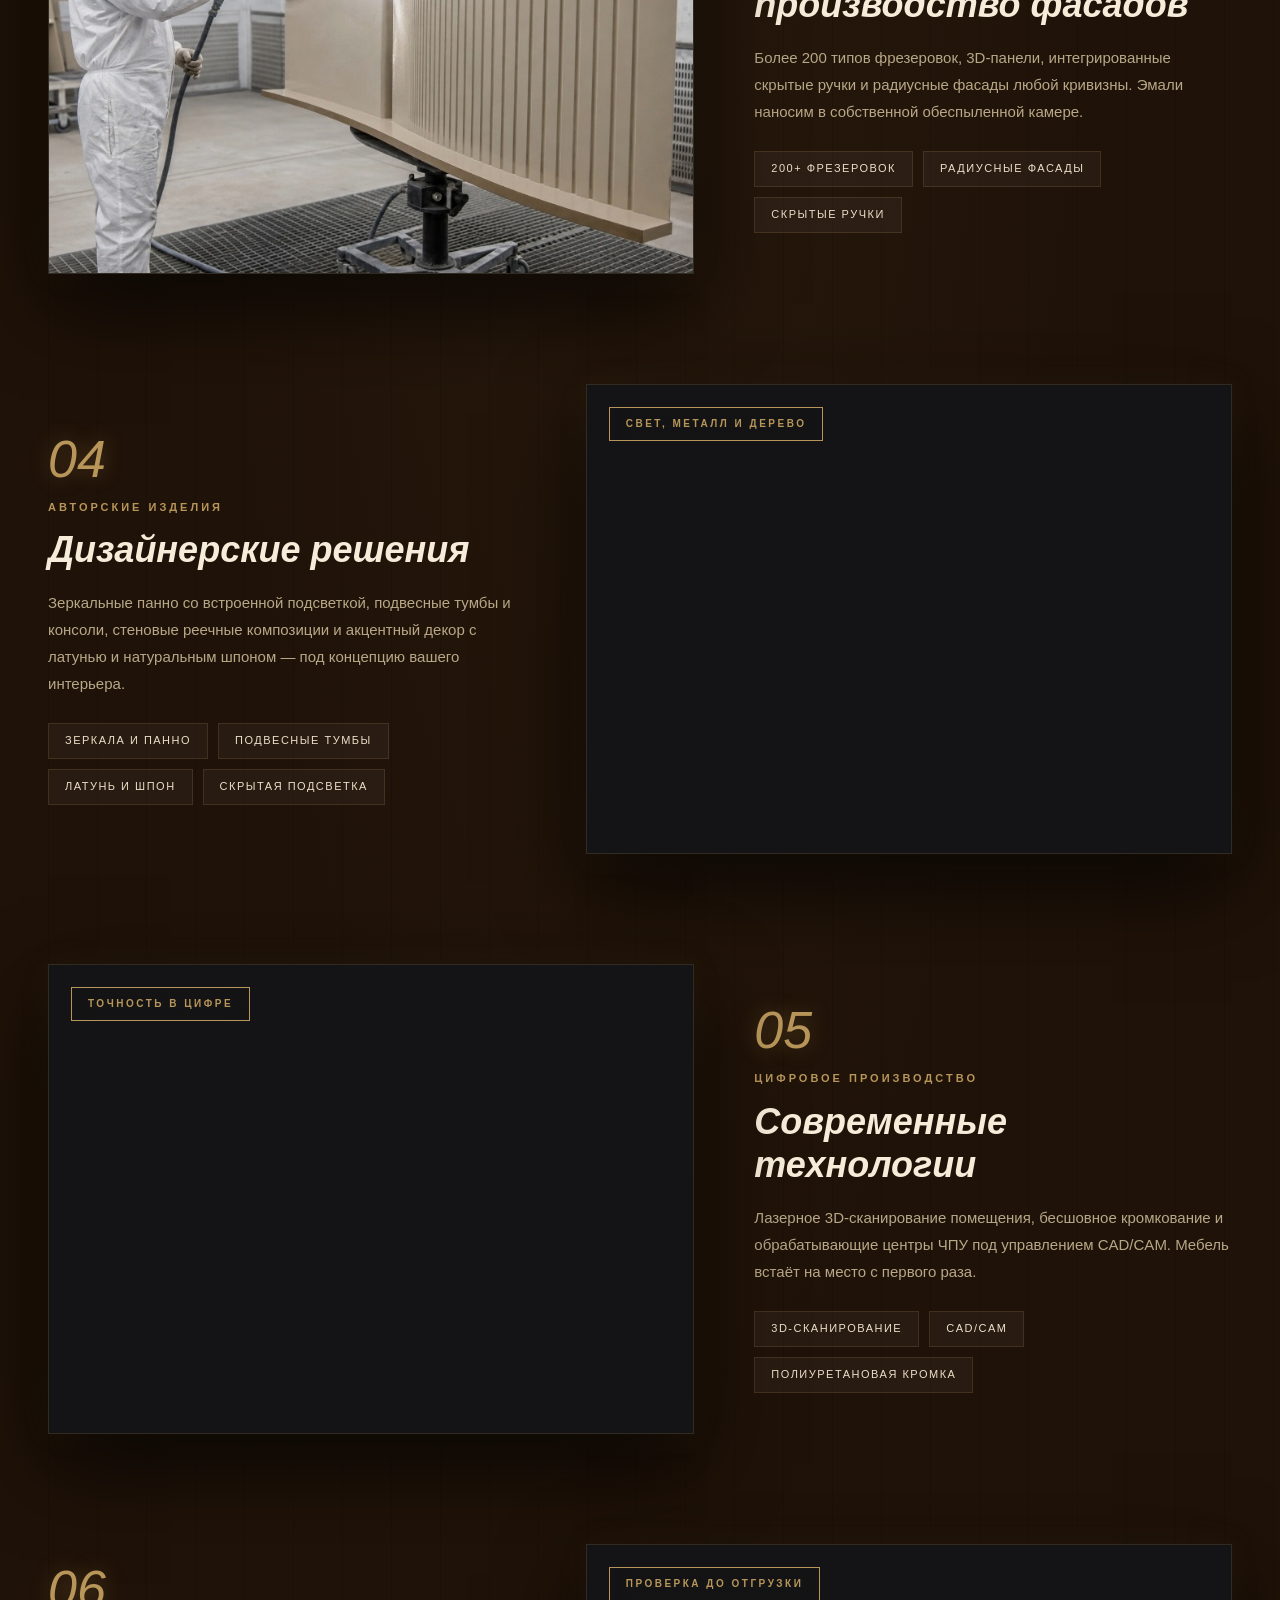
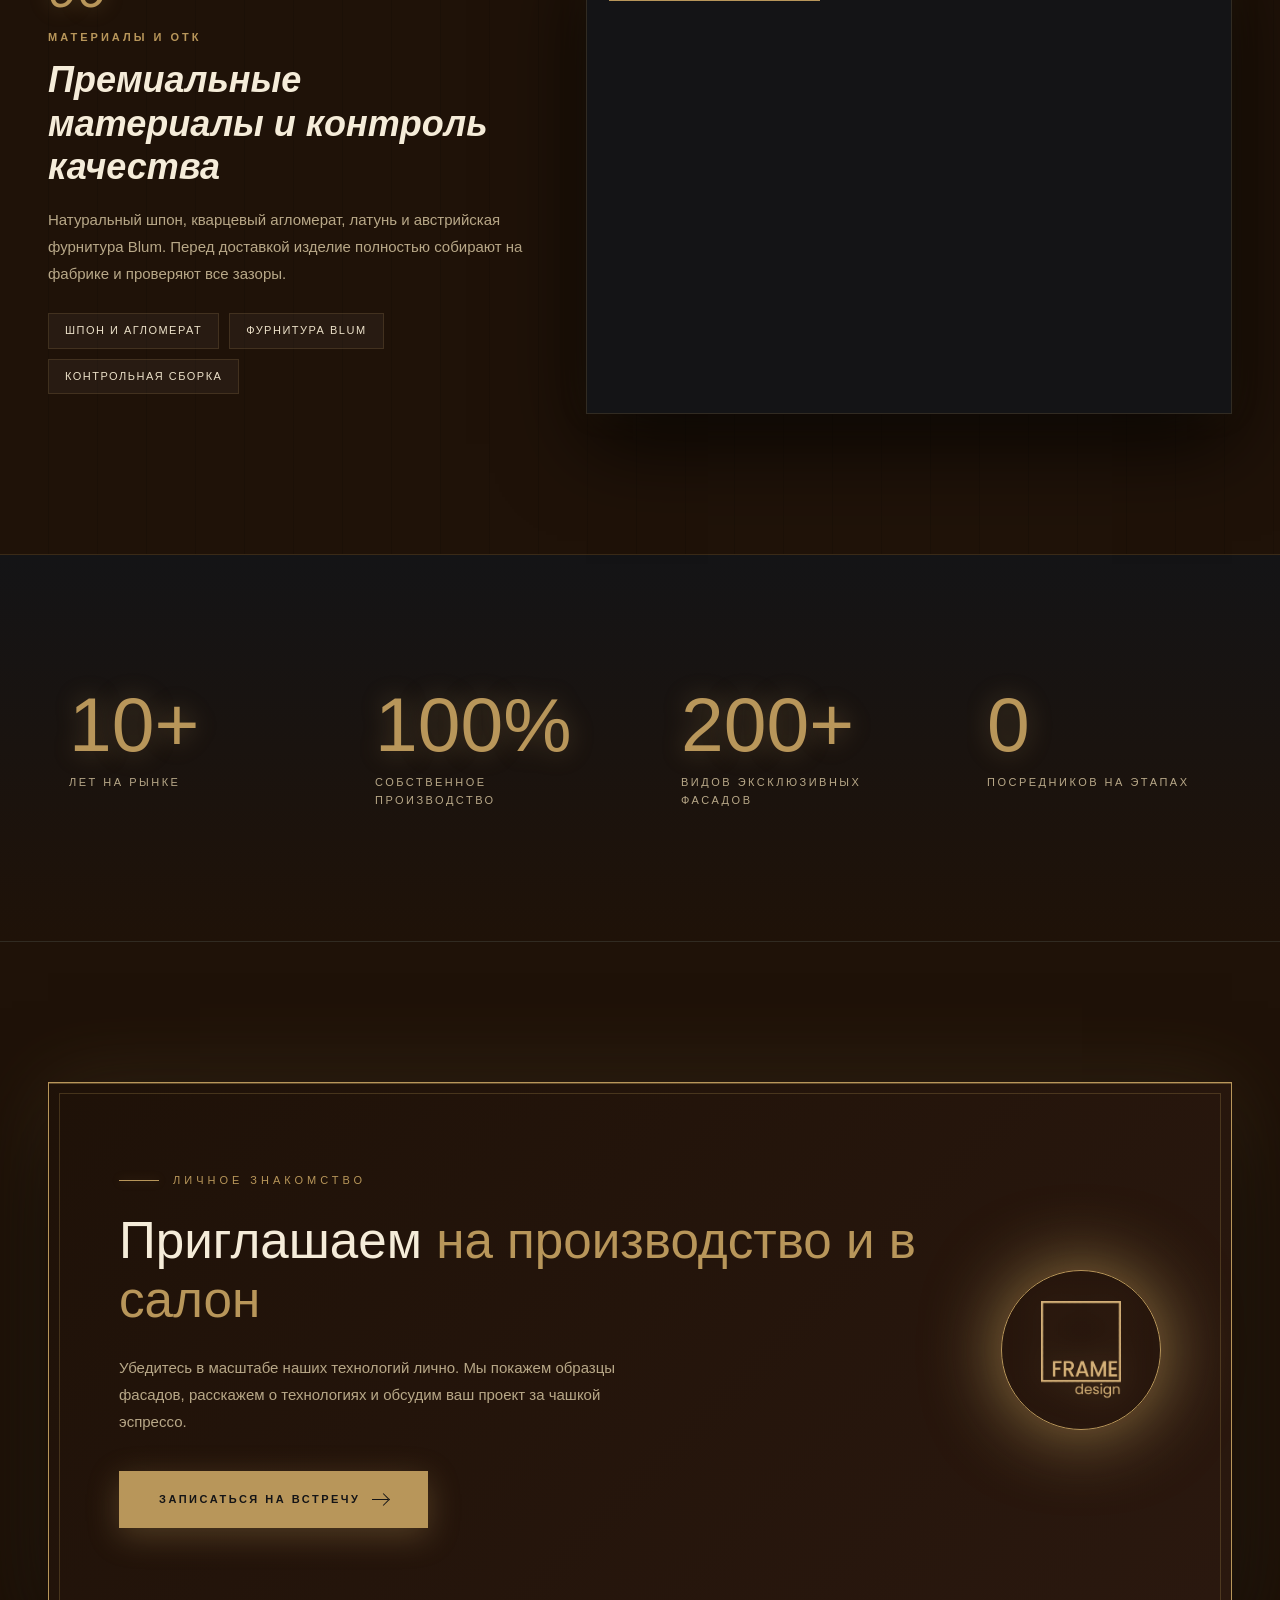
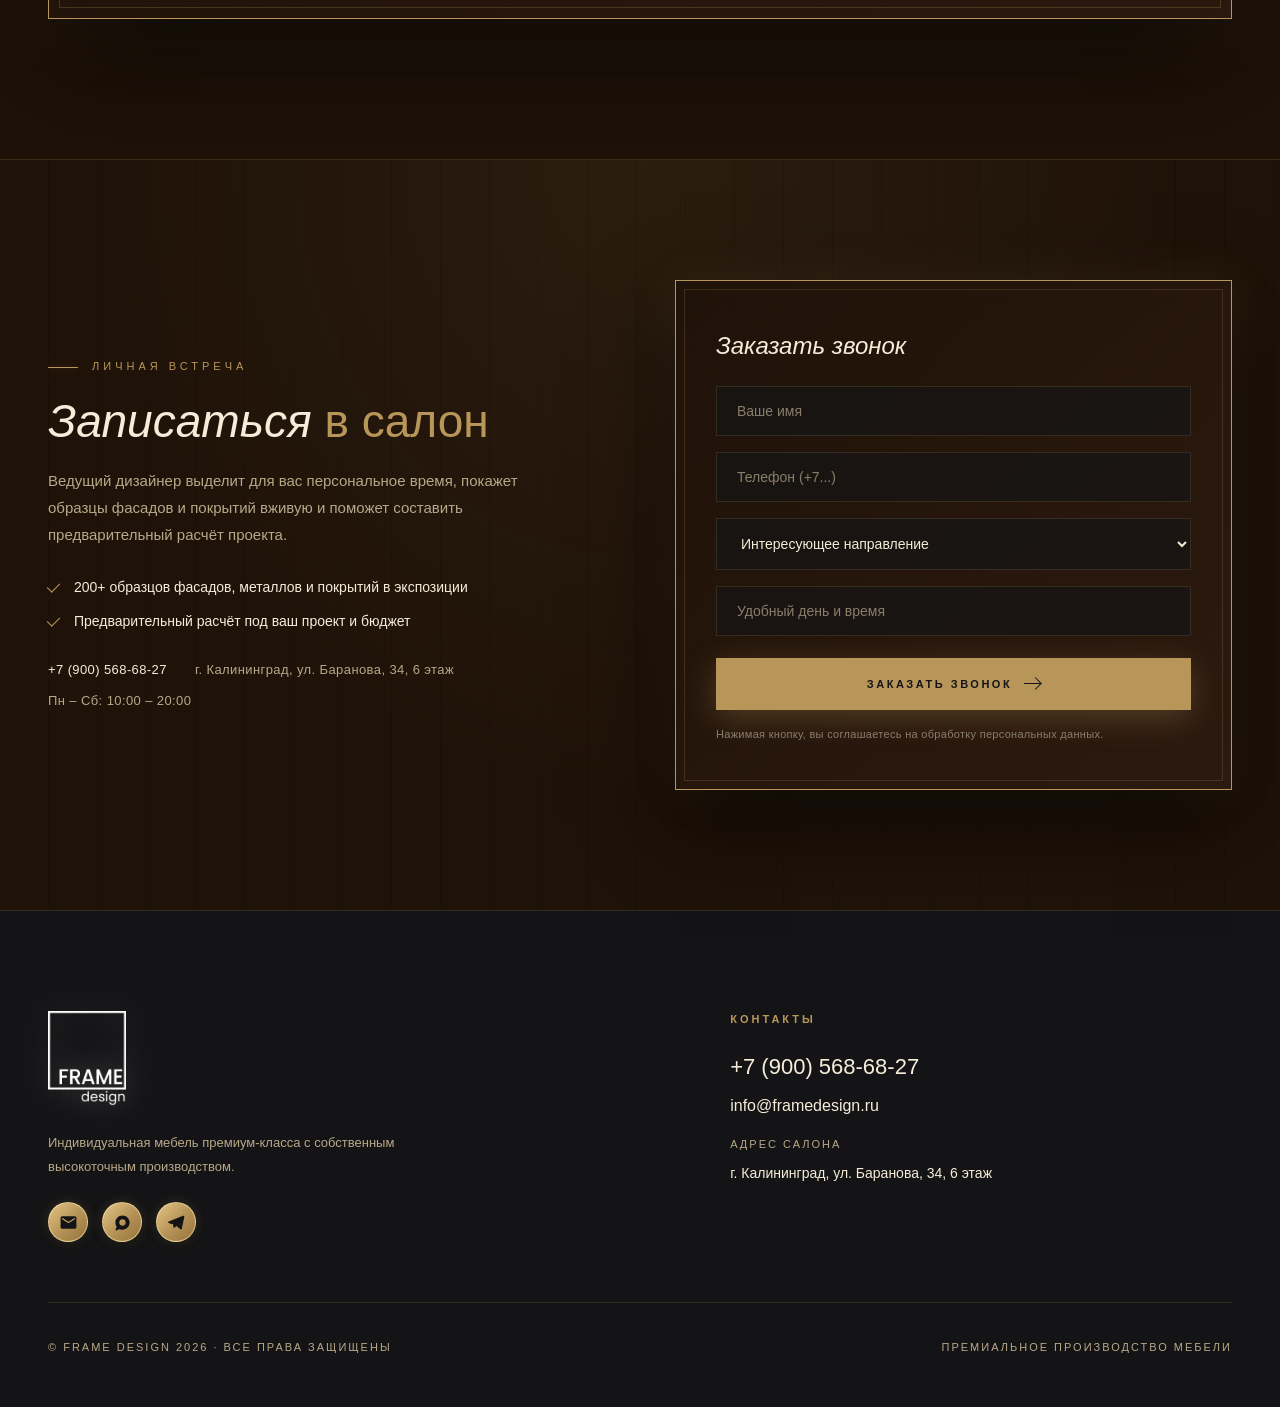
==== commit 4687e105: "Update category cards (salon, about, contacts) and carousel slides in salon with custom badges" ====
--- a/about.html
+++ b/about.html
@@ -4,18 +4,17 @@
   <meta charset="UTF-8">
   <meta name="viewport" content="width=device-width, initial-scale=1.0">
   <meta name="format-detection" content="telephone=no">
-  <title>О компании — FRAME DESIGN | 6 ключевых компетенций собственного производства</title>
-
-  <meta name="description" content="Полный цикл производства премиальной мебели Frame Design без субподряда. Собственные цеха, конструкторское бюро, производство фасадов, зеркала, 3D-сканирование и контроль качества.">
-  <meta name="keywords" content="о компании Frame Design, мебельное производство Калининград, цех покраски фасадов, индивидуальное проектирование мебели, сложные геометрические формы мебели">
+  <title>О компании — FRAME DESIGN | Производство полного цикла</title>
+
+  <meta name="description" content="Полный цикл производства премиальной мебели без субподряда: собственные цеха, конструкторское бюро, фасады, зеркала, 3D-сканирование и контроль качества.">
+  <meta property="og:title" content="О компании — FRAME DESIGN | Производство полного цикла">
+  <meta property="og:description" content="Полный цикл производства премиальной мебели без субподряда: собственные цеха, конструкторское бюро, фасады, зеркала, 3D-сканирование и контроль качества.">
+  <meta property="og:url" content="https://stas5252.github.io/frame-design/about.html">
+  <meta property="og:type" content="website">
   <link rel="canonical" href="https://stas5252.github.io/frame-design/about.html">
   
   <!-- Open Graph / Social Meta Tags -->
-  <meta property="og:title" content="О компании — FRAME DESIGN | 6 ключевых компетенций собственного производства">
-  <meta property="og:description" content="Полный цикл производства премиальной мебели Frame Design без субподряда. Собственные цеха, конструкторское бюро, производство фасадов, зеркала, 3D-сканирование и контроль качества.">
-  <meta property="og:url" content="https://stas5252.github.io/frame-design/about.html">
-  <meta property="og:image" content="https://static.tildacdn.com/tild6631-6536-4631-b538-363131326565/IMG_1728.JPG">
-  <meta property="og:type" content="website">
+  <meta property="og:image" content="https://stas5252.github.io/frame-design/images/showroom-kitchen-island-dark.jpg">
   <meta property="og:site_name" content="FRAME DESIGN">
   <meta name="twitter:card" content="summary_large_image">
 
@@ -24,46 +23,20 @@
   <link rel="alternate icon" type="image/png" href="favicon.png">
   <link rel="apple-touch-icon" href="apple-touch-icon.png">
   <link rel="shortcut icon" href="favicon.ico">
+  <link rel="manifest" href="site.webmanifest">
+  <meta name="theme-color" content="#141416">
   <!-- Schema.org Structured Data -->
   <script type="application/ld+json">
   {
     "@context": "https://schema.org",
-    "@type": "FurnitureStore",
-    "name": "FRAME DESIGN",
-    "image": "https://static.tildacdn.com/tild6631-6536-4631-b538-363131326565/IMG_1728.JPG",
-    "description": "Индивидуальное производство мебели премиум-класса в Калининграде",
-    "address": {
-      "@type": "PostalAddress",
-      "streetAddress": "ул. Баранова, 34, 6 этаж",
-      "addressLocality": "Калининград",
-      "addressRegion": "Калининградская область",
-      "postalCode": "236029",
-      "addressCountry": "RU"
-    },
-    "geo": {
-      "@type": "GeoCoordinates",
-      "latitude": 54.7589,
-      "longitude": 20.4852
-    },
-    "url": "https://stas5252.github.io/frame-design/",
-    "telephone": "+7 (900) 568-68-27",
-    "openingHoursSpecification": [
-      {
-        "@type": "OpeningHoursSpecification",
-        "dayOfWeek": ["Monday", "Tuesday", "Wednesday", "Thursday", "Friday", "Saturday"],
-        "opens": "10:00",
-        "closes": "20:00"
-      }
-    ],
-    "priceRange": "$$$$"
+    "@type": "BreadcrumbList",
+    "itemListElement": [
+      { "@type": "ListItem", "position": 1, "name": "Главная", "item": "https://stas5252.github.io/frame-design/" },
+      { "@type": "ListItem", "position": 2, "name": "О компании", "item": "https://stas5252.github.io/frame-design/about.html" }
+    ]
   }
   </script>
 
-  <meta name="description" content="FRAME DESIGN — собственное производство мебели премиум-класса. Индивидуальное проектирование, фасады, сложные геометрические формы, эксклюзивные покрытия без сторонних подрядчиков.">
-  <meta name="keywords" content="мебель на заказ, собственное производство мебели, крашеные фасады, премиальная мебель, Frame Design, сложное проектирование мебели">
-  <meta property="og:title" content="О компании FRAME DESIGN — Собственное производство мебели">
-  <meta property="og:description" content="Мы контролируем результат сами, а не передаём ключевые этапы сторонним подрядчикам. Узнайте о масштабе компетенций Frame Design.">
-  <meta property="og:type" content="website">
 
   <!-- Google Fonts -->
   <link rel="stylesheet" href="https://static.tildacdn.com/css/fonts-tildasans.css" type="text/css" media="all">
@@ -352,7 +325,7 @@
     .fd-hero__bg {
       position: absolute;
       top: 0; right: 0; bottom: 0; left: 0;
-      background-image: url('https://static.tildacdn.com/tild3763-3561-4535-b364-356532393865/IMG_1730.JPG');
+      background-image: url('images/decor-brass-hammered-dish.jpg');
       background-size: cover;
       background-position: center;
       z-index: 0;
@@ -1271,16 +1244,24 @@
 }
 
 </style>
+
+  <noscript>
+    <style>
+      /* Без JS блоки .fd-fade никогда не получат is-visible — показываем их сразу. */
+      .fd-fade { opacity: 1 !important; transform: none !important; }
+    </style>
+  </noscript>
   <link rel="stylesheet" href="assets/fd-common.css?v=20260828i">
 </head>
 <body>
+  <a class="fd-skip-link" href="#main-content">Перейти к содержимому</a>
 
 <div class="fd-page">
 
   <!-- HEADER -->
   <header class="fd-header">
     <div class="fd-header__inner">
-      <a href="index.html" class="fd-logo"><img src="images/frame-logo-white.png" alt="FRAME DESIGN" class="fd-logo__img"></a>
+      <a href="index.html" class="fd-logo"><img src="images/frame-logo-white.png" alt="FRAME DESIGN" class="fd-logo__img" width="760" height="938" decoding="async"></a>
       <div class="fd-header__contacts">
         <div class="fd-header__social-btns">
           <a href="mailto:info@framedesign.ru" class="fd-head-btn fd-head-btn--mail" title="Написать на Email" aria-label="Email">
@@ -1336,6 +1317,8 @@
     </div>
   </div>
 
+  <main id="main-content" tabindex="-1">
+
   <!-- HERO -->
   <section class="fd-hero">
     <div class="fd-hero__bg"></div>
@@ -1382,7 +1365,7 @@
       <div class="fd-feat-row fd-fade">
         <div class="fd-feat-media">
           <div class="fd-feat-media__badge">Своя фабрика</div>
-          <img src="images/factory-production-masters.jpg" alt="Собственное производство" loading="lazy">
+          <img src="images/factory-production-masters.jpg" alt="Собственное производство" loading="lazy" width="1024" height="576" decoding="async">
         </div>
         <div class="fd-feat-content">
           <div class="fd-feat-num">01</div>
@@ -1400,7 +1383,7 @@
       <div class="fd-feat-row fd-feat-row--reverse fd-fade">
         <div class="fd-feat-media">
           <div class="fd-feat-media__badge">Инженерия проекта</div>
-          <img src="images/cad-3d-design-engineers.jpg" alt="Индивидуальное проектирование и 3D-документация" loading="lazy">
+          <img src="images/cad-3d-design-engineers.jpg" alt="Индивидуальное проектирование и 3D-документация" loading="lazy" width="1024" height="627" decoding="async">
         </div>
         <div class="fd-feat-content">
           <div class="fd-feat-num">02</div>
@@ -1418,7 +1401,7 @@
       <div class="fd-feat-row fd-fade">
         <div class="fd-feat-media">
           <div class="fd-feat-media__badge">200+ вариантов</div>
-          <img src="images/facades-painting-chamber.jpg" alt="Собственное производство фасадов" loading="lazy">
+          <img src="images/facades-painting-chamber.jpg" alt="Собственное производство фасадов" loading="lazy" width="1024" height="576" decoding="async">
         </div>
         <div class="fd-feat-content">
           <div class="fd-feat-num">03</div>
@@ -1436,7 +1419,7 @@
       <div class="fd-feat-row fd-feat-row--reverse fd-fade">
         <div class="fd-feat-media">
           <div class="fd-feat-media__badge">Свет, металл и дерево</div>
-          <img src="images/design-solutions-mirror-fluted.jpg" alt="Дизайнерские решения" loading="lazy">
+          <img src="images/design-solutions-mirror-fluted.jpg" alt="Дизайнерские решения" loading="lazy" width="1024" height="576" decoding="async">
         </div>
         <div class="fd-feat-content">
           <div class="fd-feat-num">04</div>
@@ -1455,7 +1438,7 @@
       <div class="fd-feat-row fd-fade">
         <div class="fd-feat-media">
           <div class="fd-feat-media__badge">Точность в цифре</div>
-          <img src="images/laser-3d-scanner.jpg" alt="Современные технологии — 3D-сканирование" loading="lazy" style="object-position: center 55%;">
+          <img src="images/laser-3d-scanner.jpg" alt="Современные технологии — 3D-сканирование" loading="lazy" style="object-position: center 55%;" width="1728" height="3072" decoding="async">
         </div>
         <div class="fd-feat-content">
           <div class="fd-feat-num">05</div>
@@ -1473,7 +1456,7 @@
       <div class="fd-feat-row fd-feat-row--reverse fd-fade">
         <div class="fd-feat-media">
           <div class="fd-feat-media__badge">Проверка до отгрузки</div>
-          <img src="images/quality-control-master-commode.jpg" alt="Премиальные материалы и контроль качества" loading="lazy">
+          <img src="images/quality-control-master-commode.jpg" alt="Премиальные материалы и контроль качества" loading="lazy" width="1024" height="576" decoding="async">
         </div>
         <div class="fd-feat-content">
           <div class="fd-feat-num">06</div>
@@ -1529,7 +1512,7 @@
       </div>
       <div class="fd-invite__seal fd-fade">
         <div class="fd-invite__seal-ring"></div>
-        <img src="images/frame-logo-brass.png" alt="FRAME DESIGN" class="fd-invite__seal-img">
+        <img src="images/frame-logo-brass.png" alt="FRAME DESIGN" class="fd-invite__seal-img" width="760" height="938" decoding="async">
       </div>
     </div>
   </section>
@@ -1557,9 +1540,12 @@
 
       <form class="fd-booking__form fd-fade" novalidate>
         <div class="fd-booking__form-title">Заказать звонок</div>
-        <input type="text" class="fd-field" name="name" placeholder="Ваше имя" required>
-        <input type="tel" class="fd-field" name="phone" placeholder="Телефон (+7...)" required>
-        <select class="fd-field" name="topic">
+        <label class="fd-visually-hidden" for="fd-name">Ваше имя</label>
+        <input type="text" id="fd-name" class="fd-field" name="name" placeholder="Ваше имя" autocomplete="name" required>
+        <label class="fd-visually-hidden" for="fd-phone">Номер телефона</label>
+        <input type="tel" id="fd-phone" class="fd-field" name="phone" placeholder="Телефон (+7...)" autocomplete="tel" required>
+        <label class="fd-visually-hidden" for="fd-topic">Интересующее направление</label>
+        <select id="fd-topic" class="fd-field" name="topic">
           <option value="" disabled selected>Интересующее направление</option>
           <option value="kitchen">Кухни</option>
           <option value="living">Гостиная и ТВ-зона</option>
@@ -1568,7 +1554,8 @@
           <option value="complex">Комплексная меблировка</option>
           <option value="designer">Сотрудничество для дизайнеров</option>
         </select>
-        <input type="text" class="fd-field" name="when" placeholder="Удобный день и время">
+        <label class="fd-visually-hidden" for="fd-when">Удобный день и время</label>
+        <input type="text" id="fd-when" class="fd-field" name="when" placeholder="Удобный день и время">
         <button type="submit" class="fd-btn fd-btn--primary fd-booking__submit">
           Заказать звонок <span class="fd-btn__arrow"></span>
         </button>
@@ -1583,10 +1570,12 @@
   </section>
 
   <!-- FOOTER -->
+  </main>
+
   <footer class="fd-footer">
     <div class="fd-footer__inner">
       <div class="fd-fade">
-        <a href="index.html" class="fd-footer__logo"><img src="images/frame-logo-white.png" alt="FRAME DESIGN" class="fd-logo__img"></a>
+        <a href="index.html" class="fd-footer__logo"><img src="images/frame-logo-white.png" alt="FRAME DESIGN" class="fd-logo__img" width="760" height="938" decoding="async"></a>
         <p class="fd-footer__about">
           Индивидуальная мебель премиум-класса с собственным высокоточным производством.
         </p>
--- a/assets/fd-common.css
+++ b/assets/fd-common.css
@@ -1320,3 +1320,123 @@
   justify-content: center;
   margin-top: 20px;
 }
+
+/* ============================================================
+   ДОСТУПНОСТЬ И УДОБСТВО НАЖАТИЯ (аудит 02.09.2026)
+   ============================================================ */
+
+/* ---------- Ссылка «Перейти к содержимому» ---------- */
+.fd-skip-link {
+  position: absolute;
+  left: 16px;
+  top: -100px;
+  z-index: 2000;
+  padding: 12px 20px;
+  background: var(--brass);
+  color: #141416;
+  font-family: var(--t-text-font);
+  font-size: 14px;
+  font-weight: 600;
+  text-decoration: none;
+  border-radius: 3px;
+  transition: top 0.2s ease;
+}
+.fd-skip-link:focus { top: 16px; }
+#main-content:focus { outline: none; }
+
+/* ---------- Видимый фокус с клавиатуры ---------- */
+a:focus-visible,
+button:focus-visible,
+input:focus-visible,
+select:focus-visible,
+textarea:focus-visible,
+[tabindex]:focus-visible {
+  outline: 2px solid var(--brass);
+  outline-offset: 3px;
+  border-radius: 2px;
+}
+
+/* ---------- Зоны нажатия на мобильных ----------
+   Полоски бургера остаются 32×20, но нажимаемая область — 48×48.
+   Псевдоэлемент не занимает места в потоке, поэтому шапка не меняется. */
+.fd-burger-btn::after {
+  content: "";
+  position: absolute;
+  top: 50%;
+  left: 50%;
+  width: 48px;
+  height: 48px;
+  transform: translate(-50%, -50%);
+}
+
+/* Пункты мобильного меню: было 29–38px, стало 48px.
+   Отступ между ними уменьшен, чтобы шторка не разъехалась. */
+.fd-mobile-drawer { gap: 12px !important; }
+.fd-mobile-link {
+  display: flex !important;
+  align-items: center;
+  justify-content: center;
+  min-height: 48px;
+  padding: 0 12px;
+}
+
+/* Иконки почты и мессенджеров в шапке и шторке */
+.fd-head-btn {
+  min-width: 40px;
+  min-height: 40px;
+}
+@media (max-width: 960px) {
+  .fd-head-btn { min-width: 44px; min-height: 44px; }
+}
+
+/* ---------- Уменьшение анимации ----------
+   Раньше правило гасило только подсветку курсора. Теперь снимаем
+   и появления, и параллакс, и 3D-наклон карточек: !important перебивает
+   inline-стиль, который проставляет скрипт. */
+@media (prefers-reduced-motion: reduce) {
+  *,
+  *::before,
+  *::after {
+    animation-duration: 0.01ms !important;
+    animation-iteration-count: 1 !important;
+    transition-duration: 0.01ms !important;
+    scroll-behavior: auto !important;
+  }
+  .fd-fade {
+    opacity: 1 !important;
+    transform: none !important;
+  }
+  /* Сбрасываем только те transform, которые задаёт скрипт ради движения:
+     параллакс фонов и 3D-наклон карточек. У .fd-hero__video transform —
+     это центрирование (translate -50%/-50%), его трогать нельзя. */
+  .fd-hero__bg,
+  .fd-invite__bg,
+  .fd-about__img img,
+  .fd-category,
+  .fd-project-card,
+  .fd-comp-card,
+  .fd-tech-pillar,
+  .fd-card {
+    transform: none !important;
+  }
+  .fd-cursor-glow,
+  .fd-spotlight {
+    display: none !important;
+  }
+}
+
+/* ---------- Подписи полей для скринридеров ----------
+   Плейсхолдер исчезает при вводе и ненадёжно озвучивается,
+   поэтому у каждого поля есть настоящий <label>. Визуально скрыт. */
+.fd-visually-hidden {
+  position: absolute !important;
+  width: 1px;
+  height: 1px;
+  margin: -1px;
+  padding: 0;
+  border: 0;
+  overflow: hidden;
+  clip: rect(0 0 0 0);
+  clip-path: inset(50%);
+  white-space: nowrap;
+}
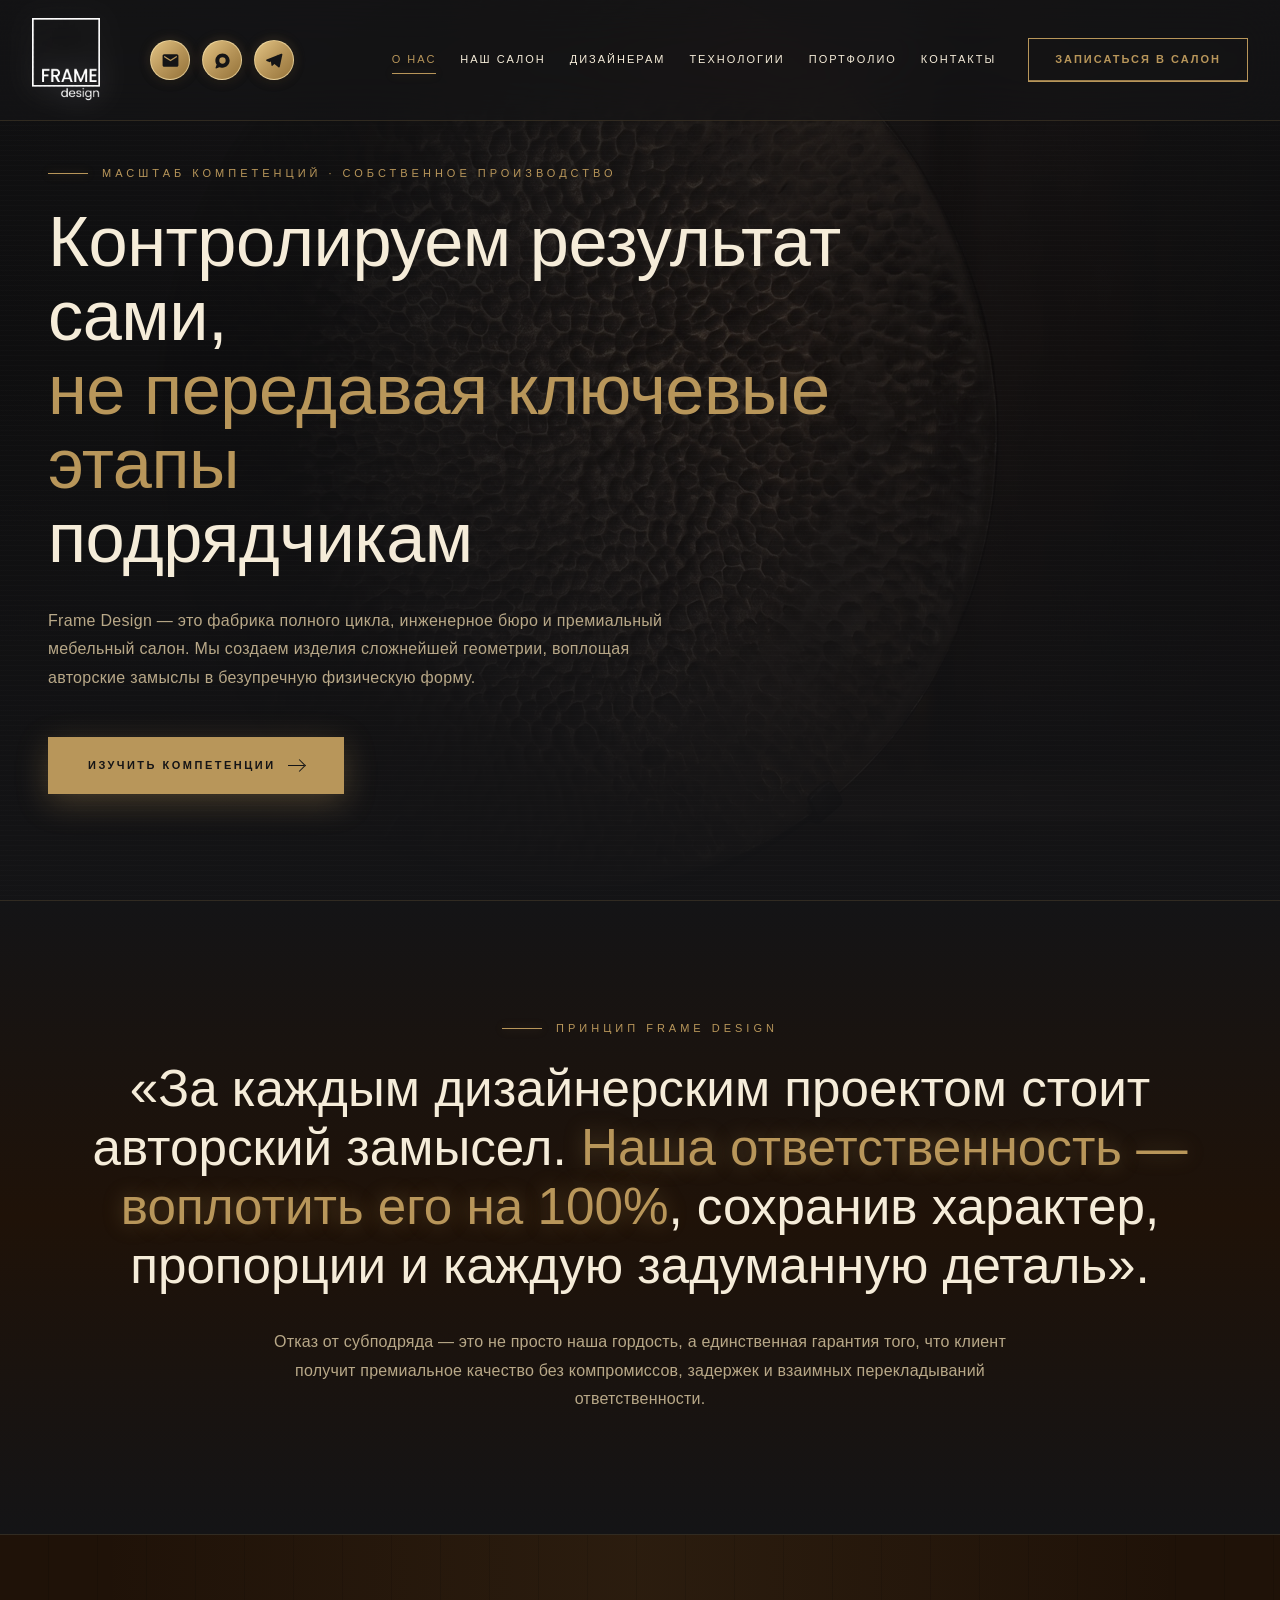
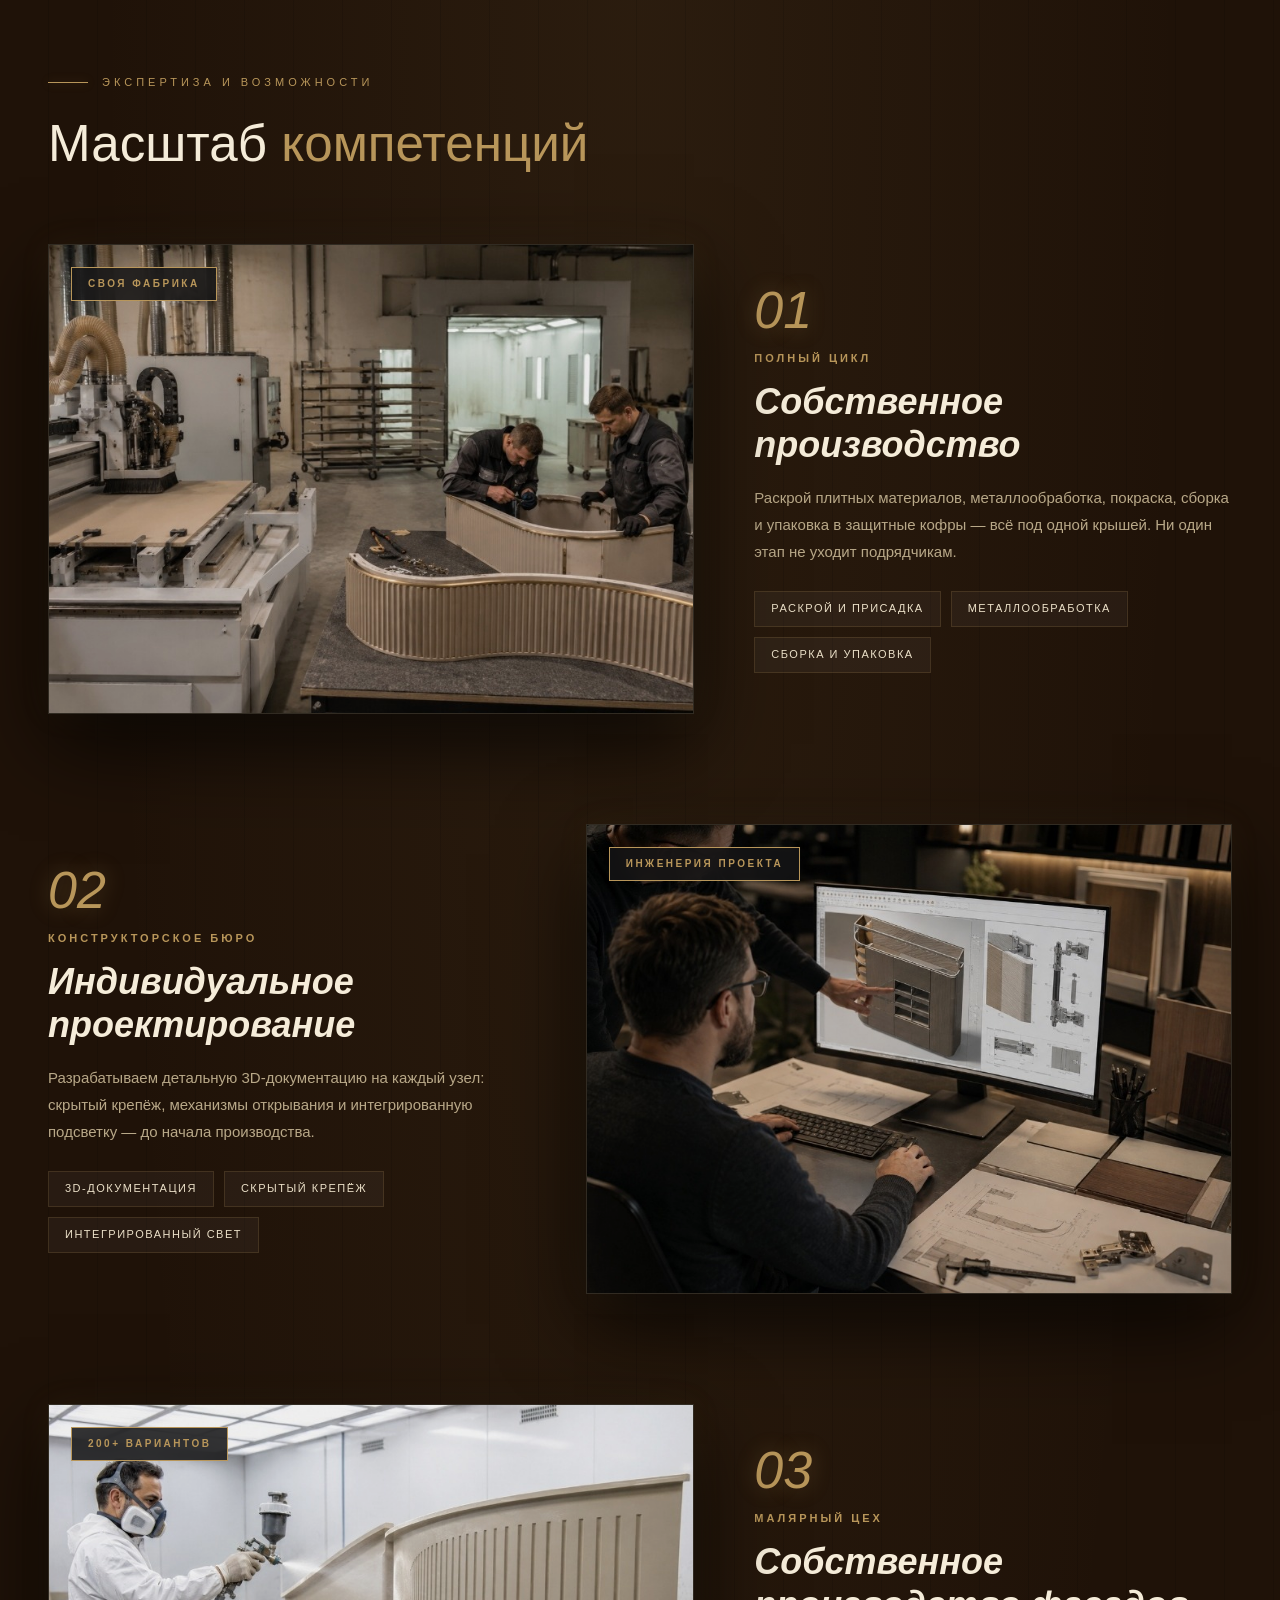
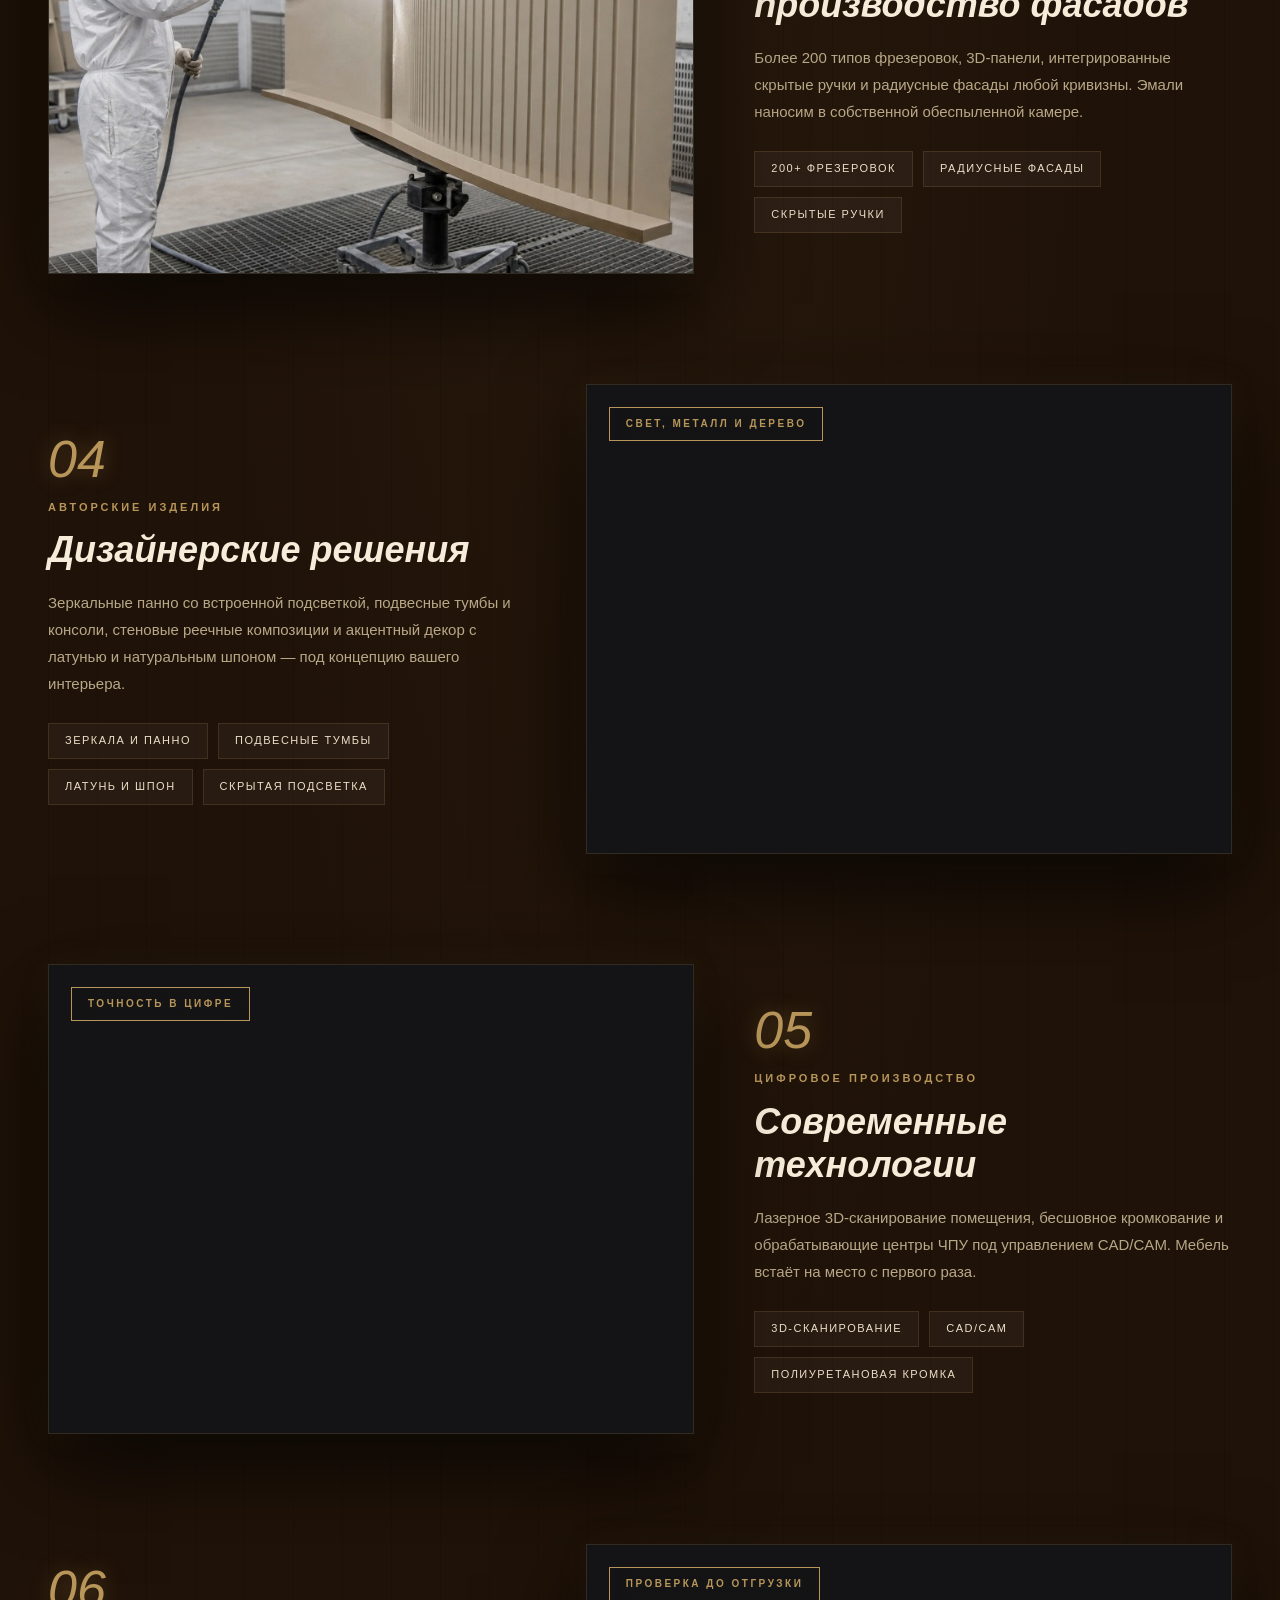
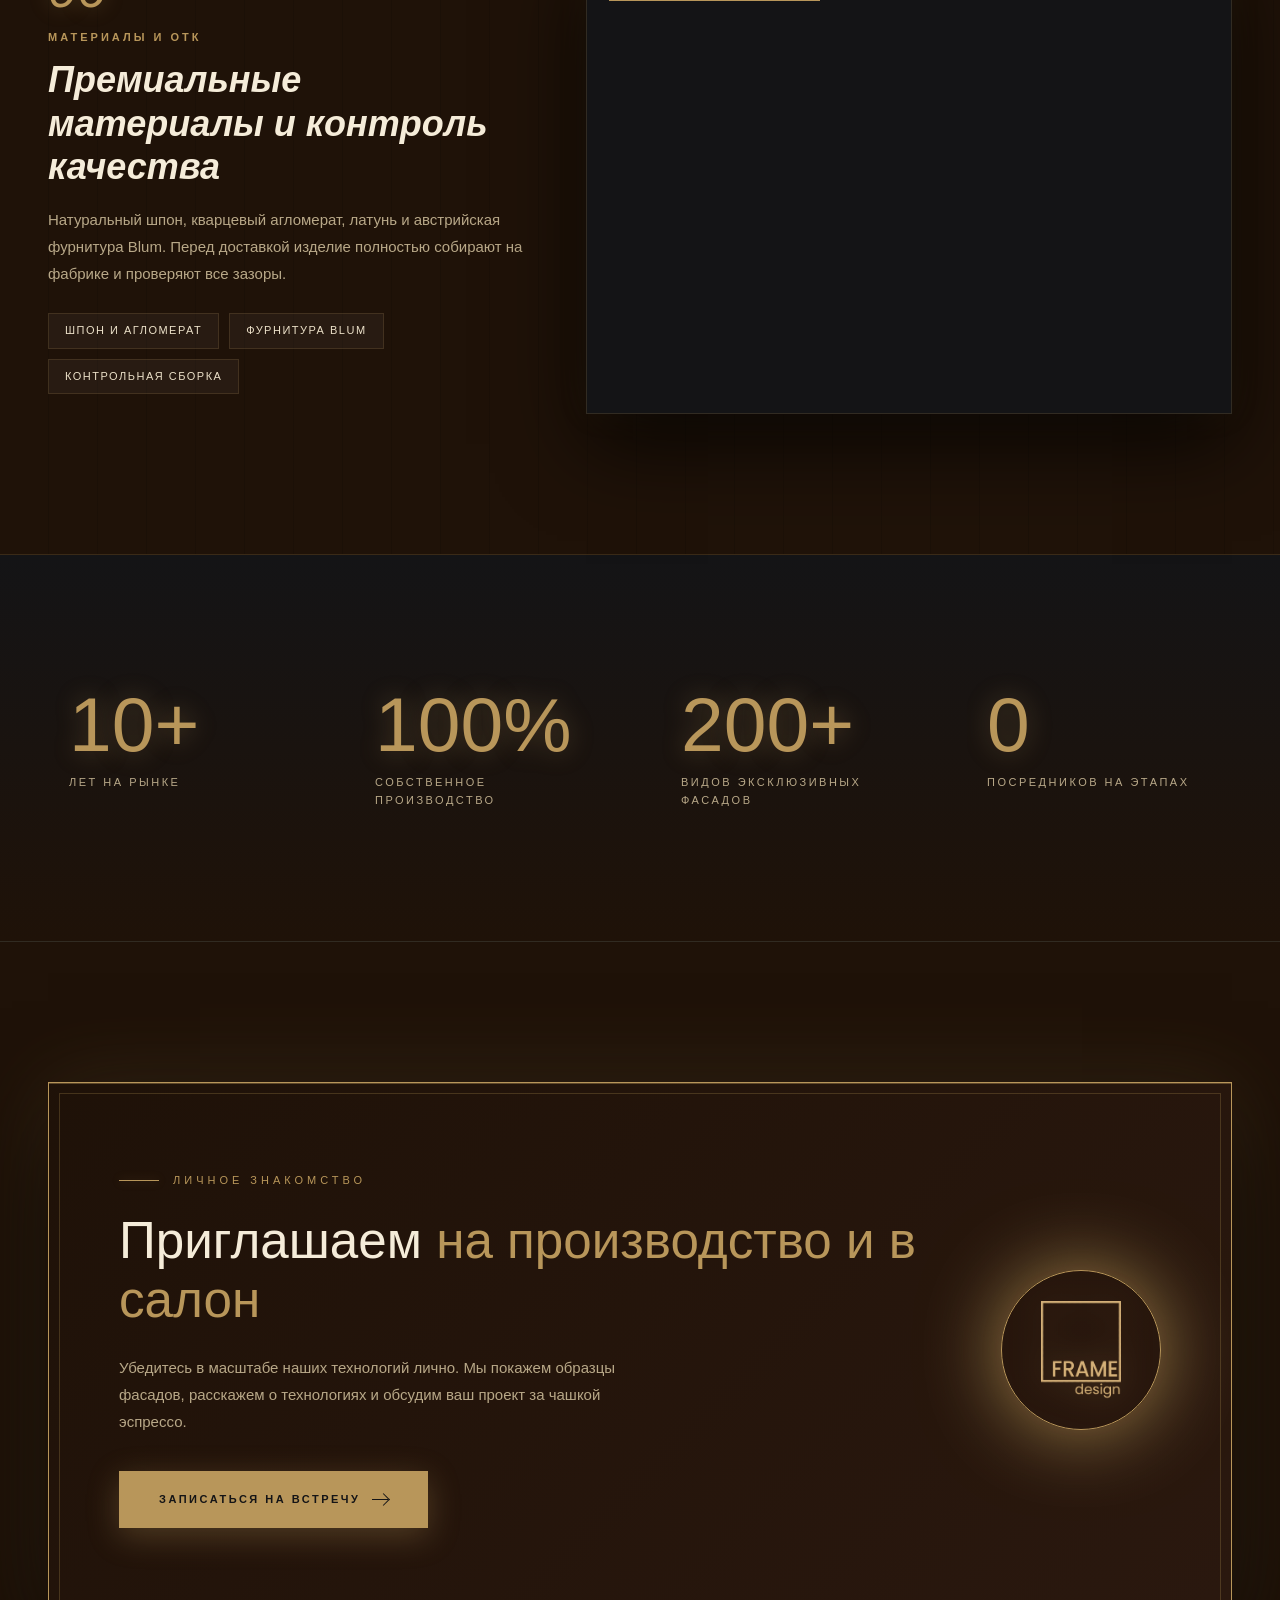
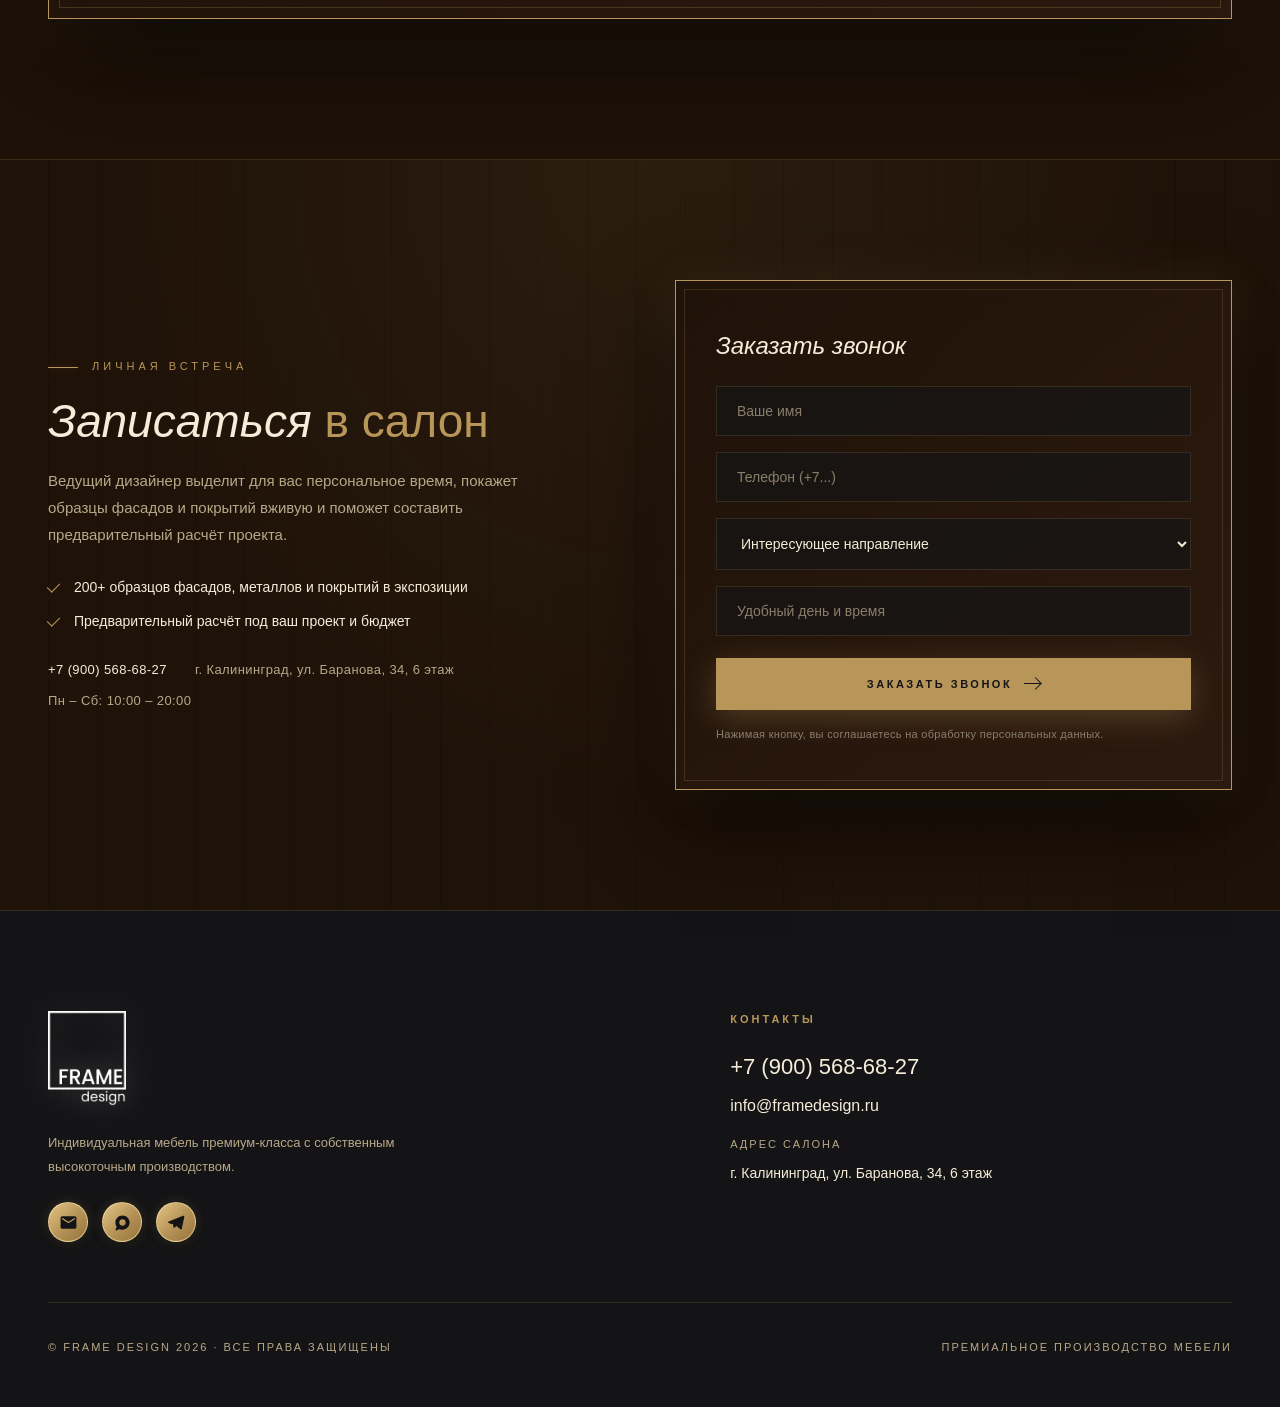
==== commit fdb47ae0: "About: update manifesto quote and highlight authorial intent commitment in gold" ====
--- a/about.html
+++ b/about.html
@@ -1344,7 +1344,7 @@
     <div class="fd-manifesto__inner">
       <div class="fd-eyebrow fd-fade" style="justify-content: center;">Принцип Frame Design</div>
       <blockquote class="fd-manifesto__quote fd-fade">
-        «Красивый эскиз может нарисовать любой дизайнер. <span>Гарантировать его 100% воплощение</span> способны только те, кто держит в руках каждый станок, каждую фрезу и каждый слой эмали».
+        «За каждым дизайнерским проектом стоит авторский замысел. <span>Наша ответственность — воплотить его на 100%</span>, сохранив характер, пропорции и каждую задуманную деталь».
       </blockquote>
       <p class="fd-manifesto__desc fd-fade">
         Отказ от субподряда — это не просто наша гордость, а единственная гарантия того, что клиент получит премиальное качество без компромиссов, задержек и взаимных перекладываний ответственности.
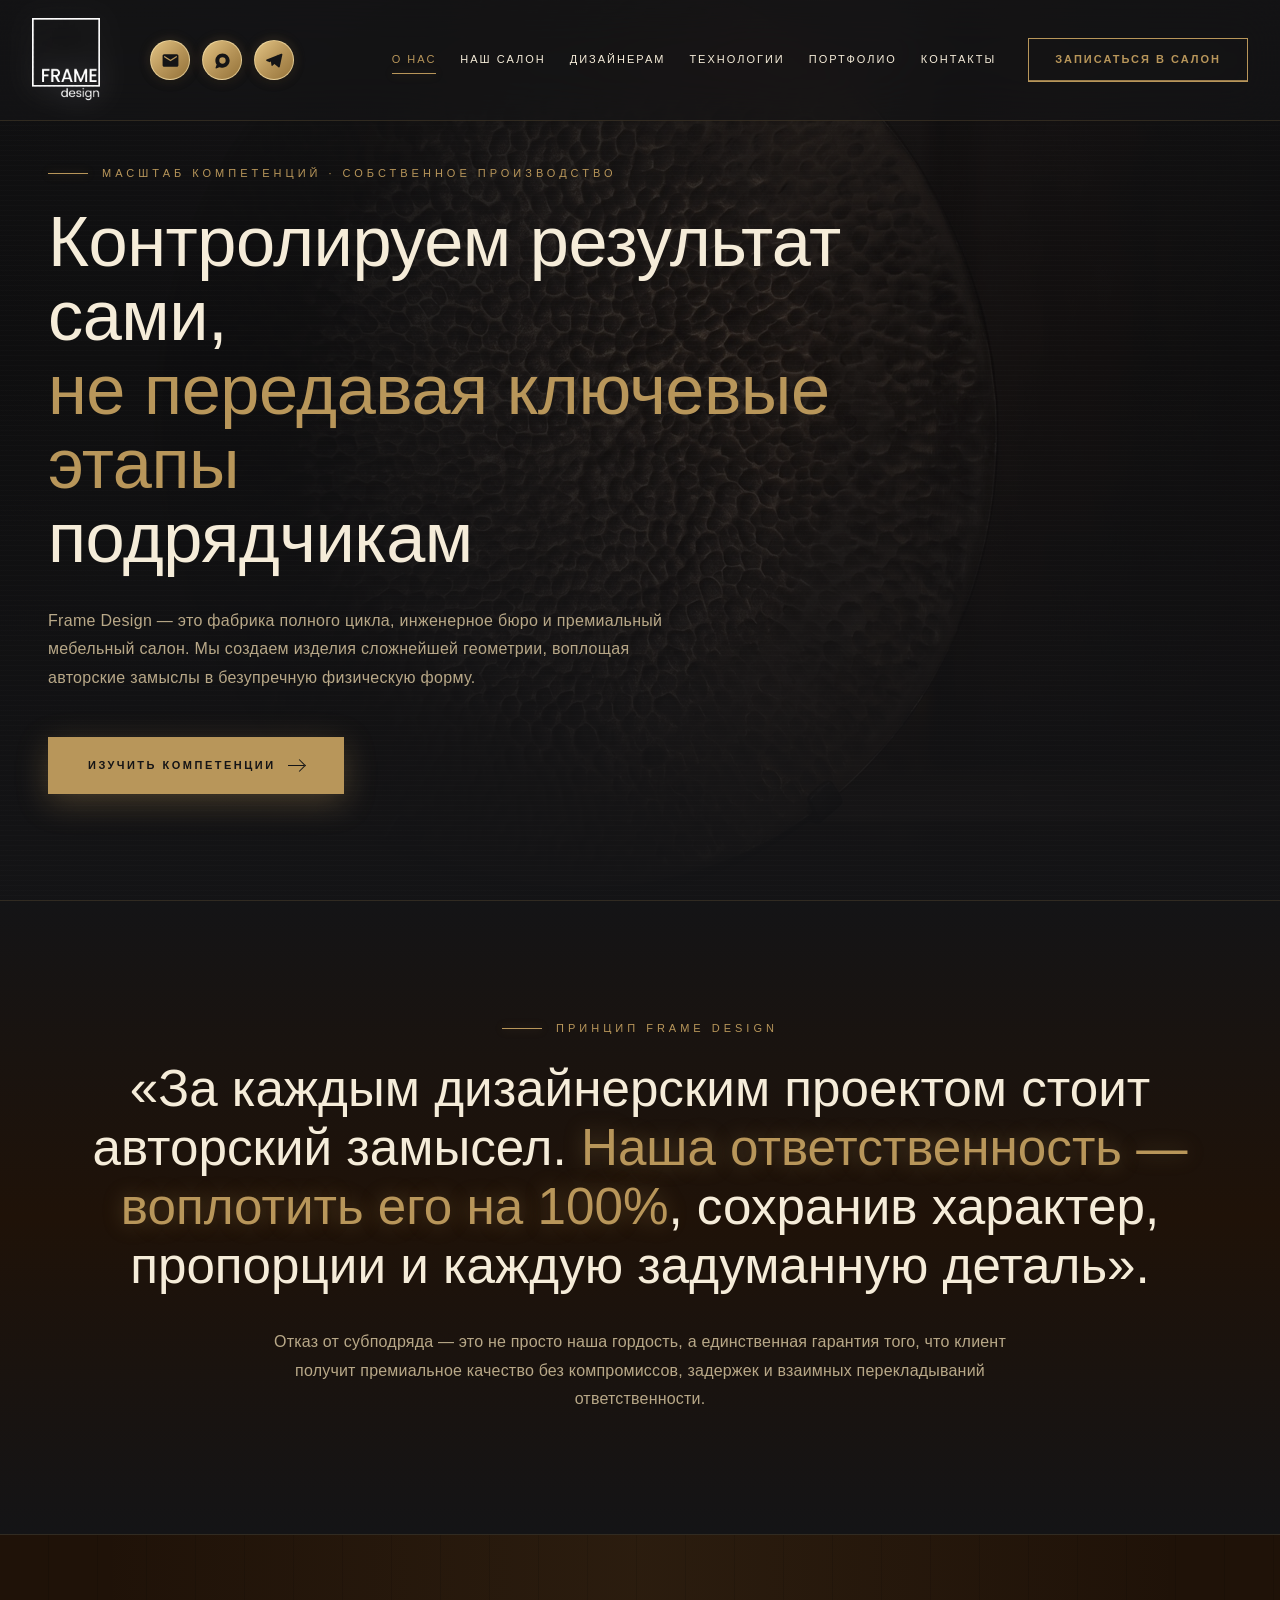
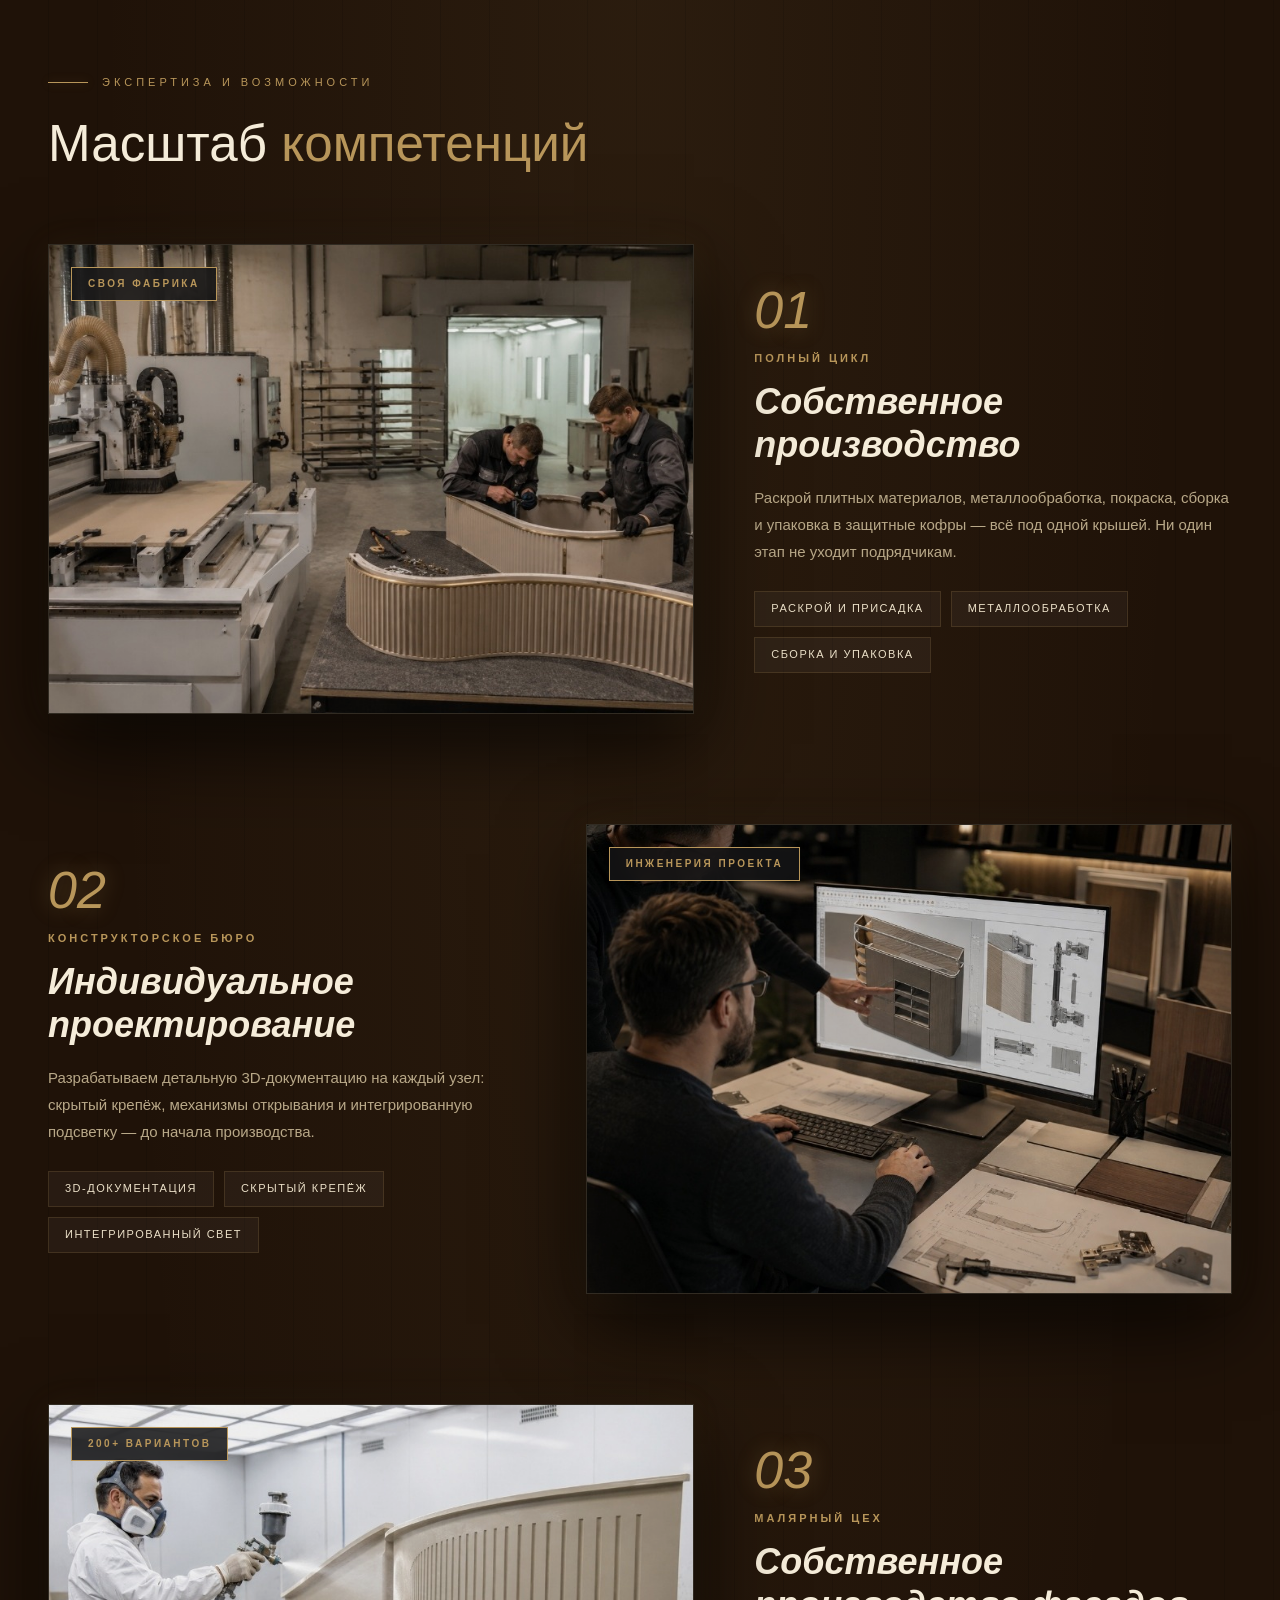
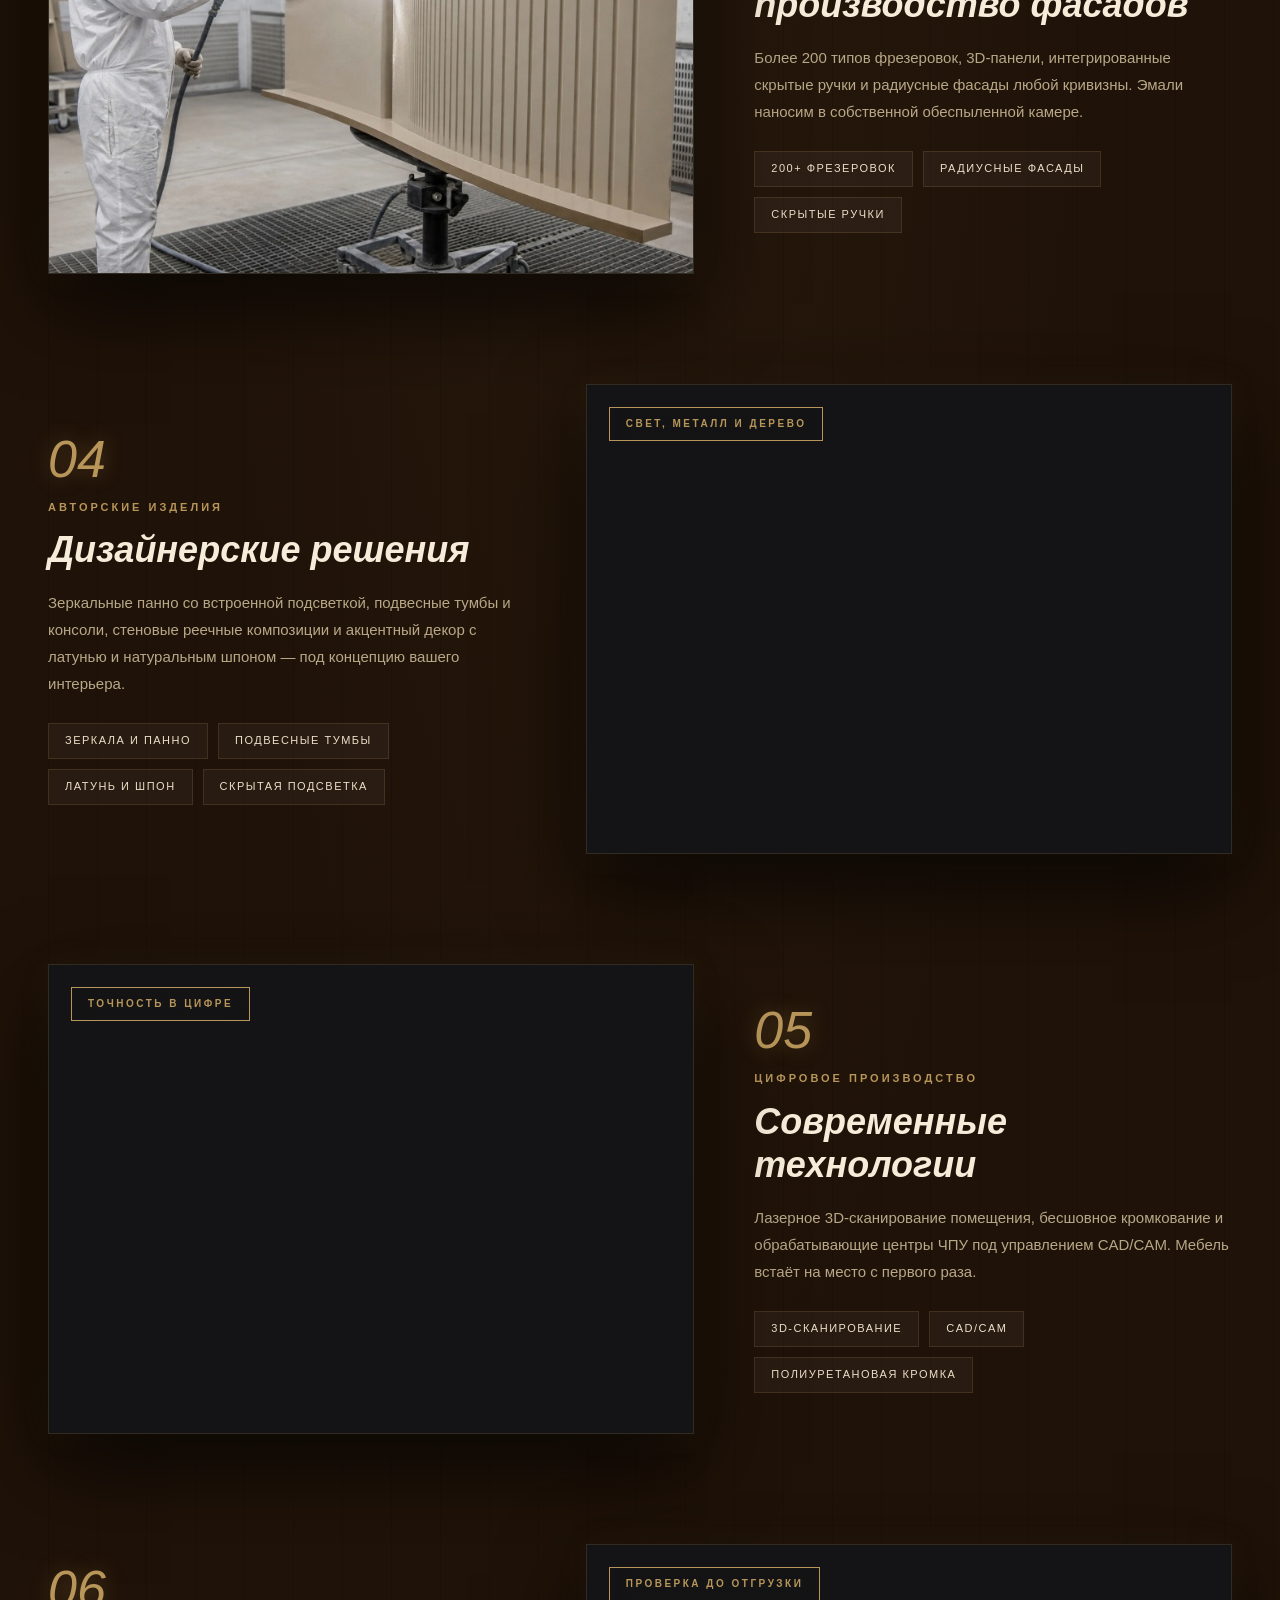
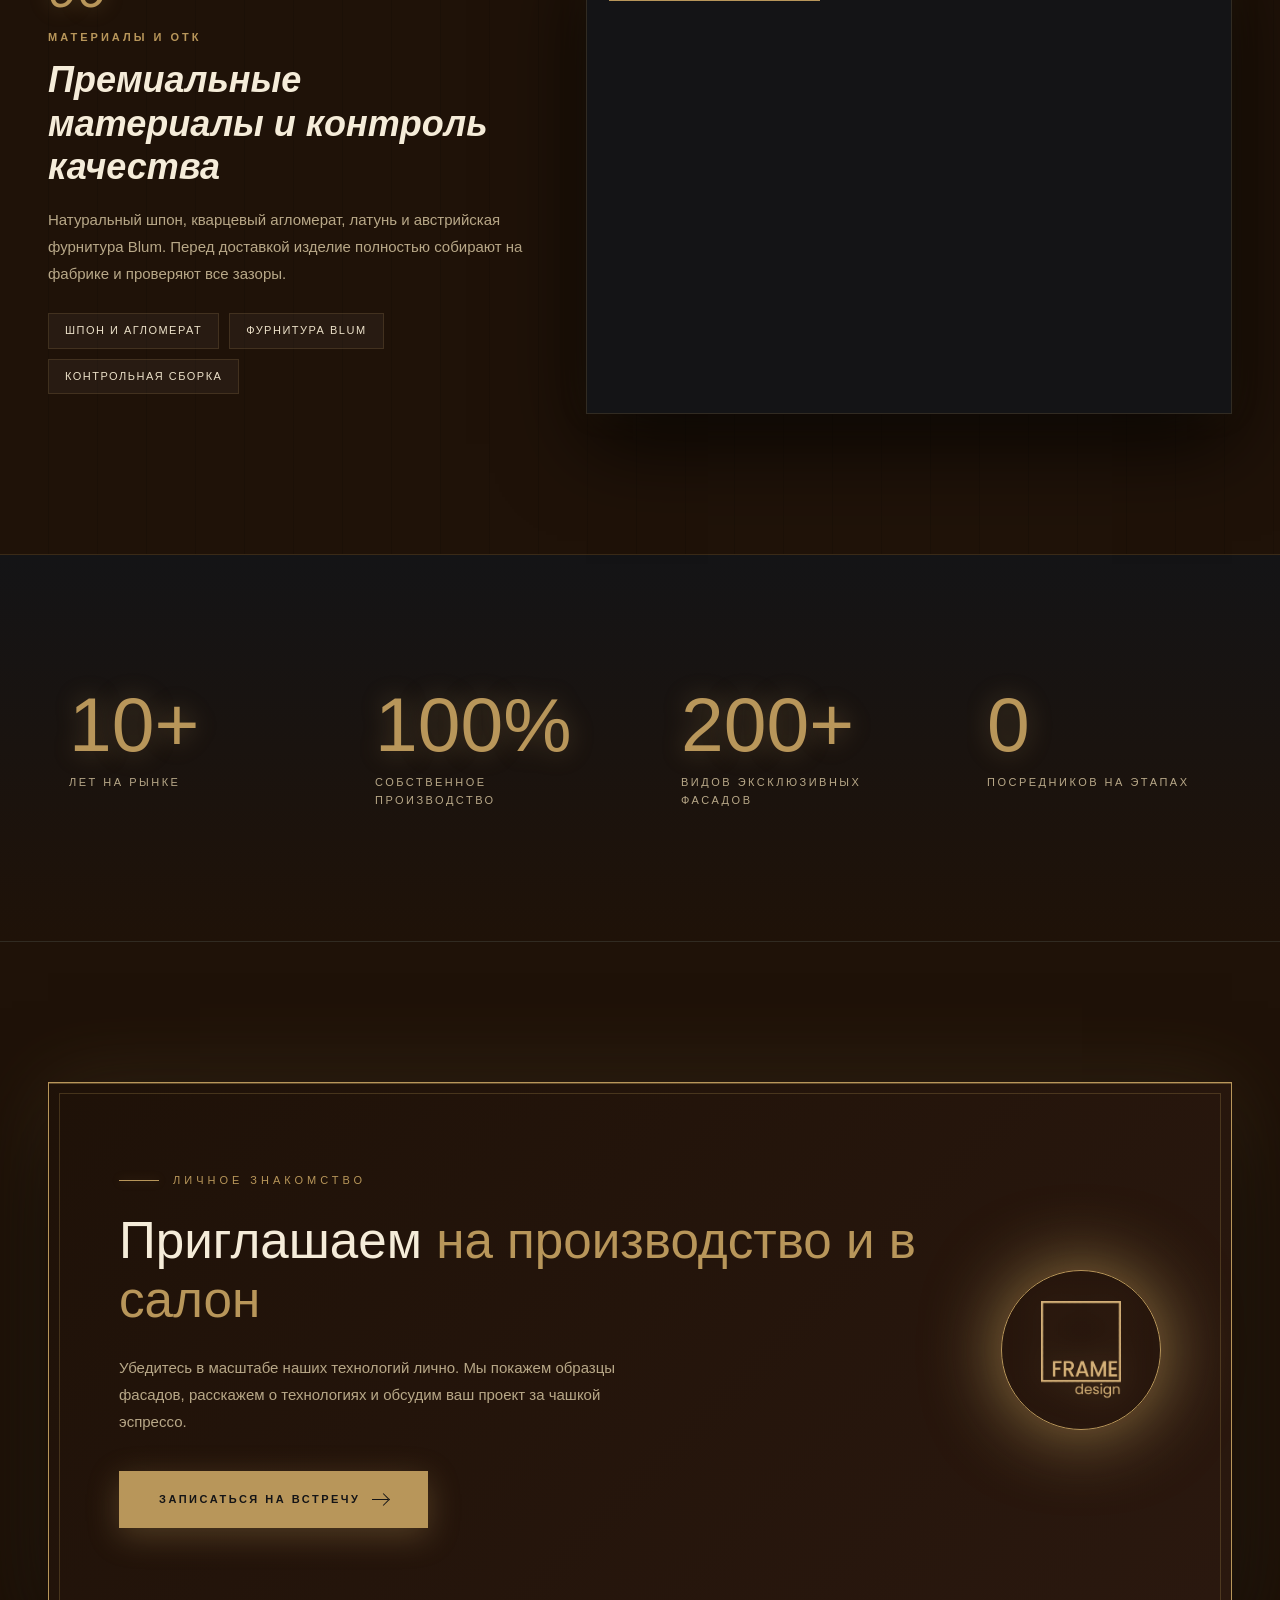
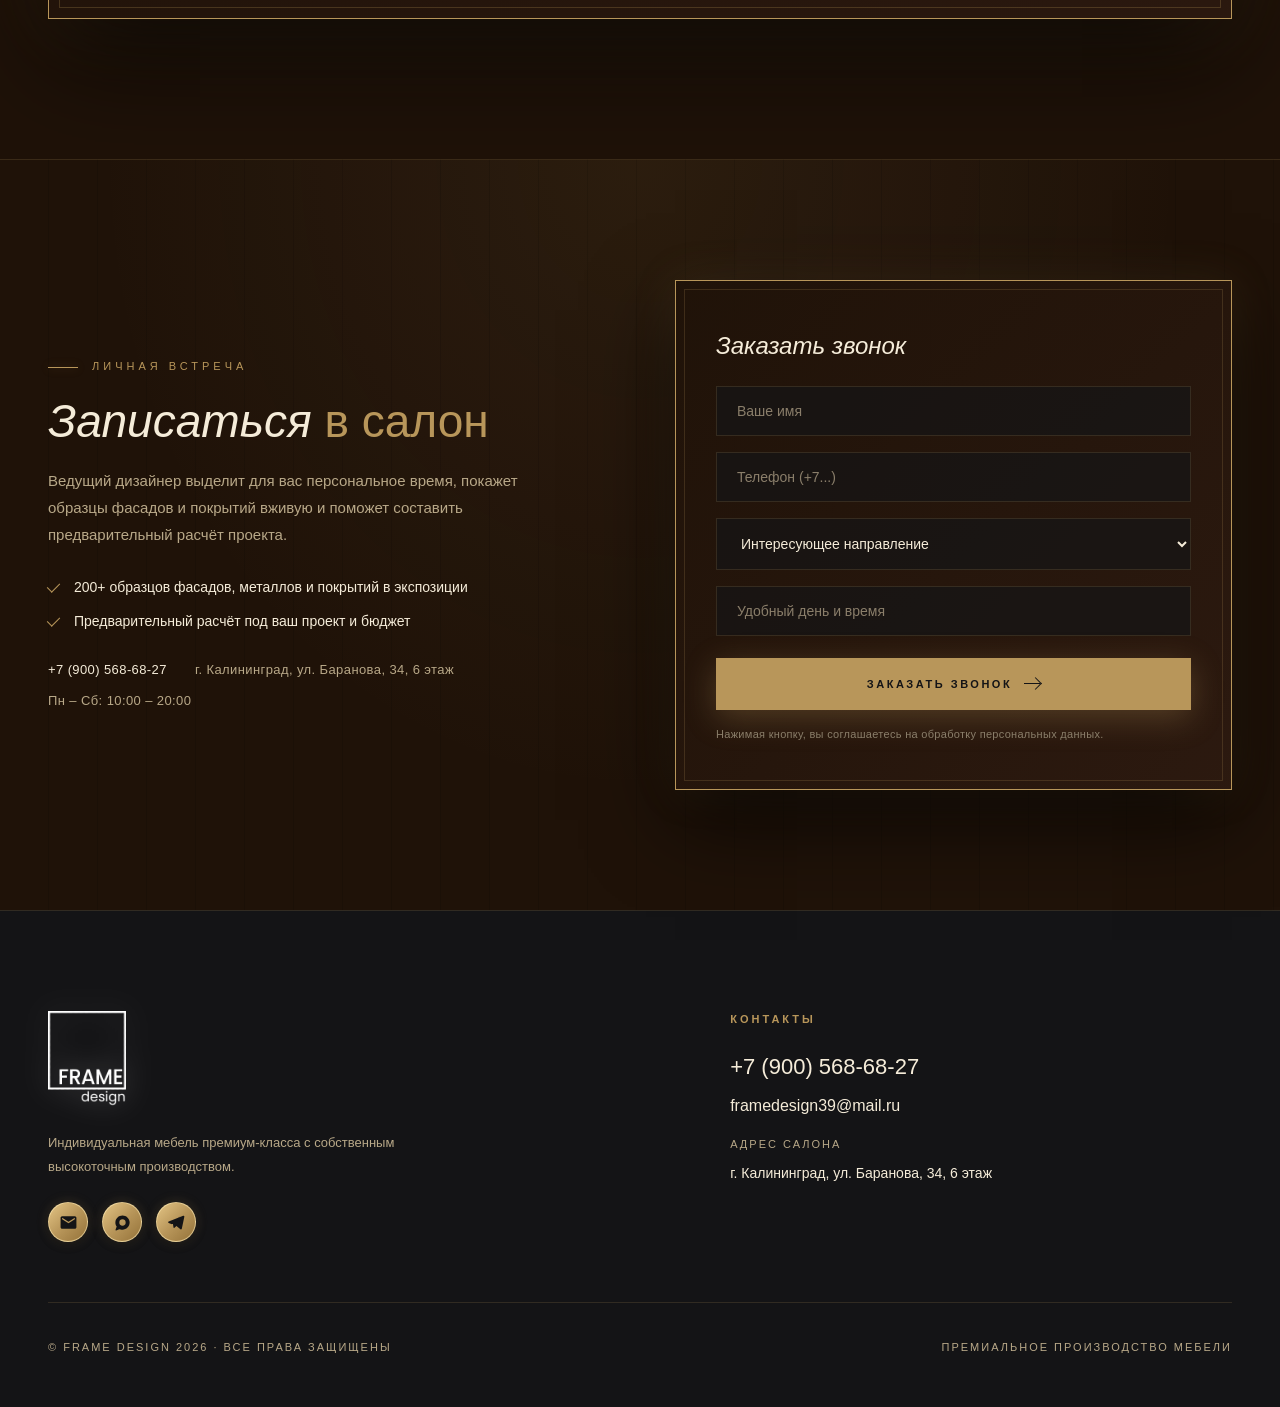
==== commit a7a377a5: "feat: подключена почта framedesign39@mail.ru для заявок с сайта и обновлены все контакты" ====
--- a/about.html
+++ b/about.html
@@ -1264,7 +1264,7 @@
       <a href="index.html" class="fd-logo"><img src="images/frame-logo-white.png" alt="FRAME DESIGN" class="fd-logo__img" width="760" height="938" decoding="async"></a>
       <div class="fd-header__contacts">
         <div class="fd-header__social-btns">
-          <a href="mailto:info@framedesign.ru" class="fd-head-btn fd-head-btn--mail" title="Написать на Email" aria-label="Email">
+          <a href="mailto:framedesign39@mail.ru" class="fd-head-btn fd-head-btn--mail" title="Написать на Email" aria-label="Email">
             <svg viewBox="0 0 24 24" width="19" height="19"><path d="M20 4H4c-1.1 0-2 .9-2 2v12c0 1.1.9 2 2 2h16c1.1 0 2-.9 2-2V6c0-1.1-.9-2-2-2zm0 4l-8 5-8-5V6l8 5 8-5v2z"/></svg>
           </a>
           <a href="https://web.max.ru/461819052" target="_blank" rel="noopener noreferrer" class="fd-head-btn fd-head-btn--max" title="MAX" aria-label="MAX">
@@ -1305,7 +1305,7 @@
       Записаться в салон <span class="fd-btn__arrow"></span>
     </a>
       <div class="fd-mobile-contacts" style="margin-top: 28px; display: flex; gap: 14px; align-items: center; justify-content: center;">
-      <a href="mailto:info@framedesign.ru" class="fd-head-btn fd-head-btn--mail" aria-label="Email">
+      <a href="mailto:framedesign39@mail.ru" class="fd-head-btn fd-head-btn--mail" aria-label="Email">
         <svg viewBox="0 0 24 24" width="19" height="19"><path d="M20 4H4c-1.1 0-2 .9-2 2v12c0 1.1.9 2 2 2h16c1.1 0 2-.9 2-2V6c0-1.1-.9-2-2-2zm0 4l-8 5-8-5V6l8 5 8-5v2z"/></svg>
       </a>
       <a href="https://web.max.ru/461819052" target="_blank" rel="noopener noreferrer" class="fd-head-btn fd-head-btn--max" aria-label="MAX">
@@ -1538,7 +1538,11 @@
         </div>
       </div>
 
-      <form class="fd-booking__form fd-fade" novalidate>
+      <form class="fd-booking__form fd-fade" action="https://formsubmit.co/framedesign39@mail.ru" method="POST" novalidate>
+        <input type="hidden" name="_captcha" value="false">
+        <input type="hidden" name="_template" value="table">
+        <input type="hidden" name="_subject" value="Новая заявка с сайта Frame Design">
+        <input type="text" name="_honey" style="display:none">
         <div class="fd-booking__form-title">Заказать звонок</div>
         <label class="fd-visually-hidden" for="fd-name">Ваше имя</label>
         <input type="text" id="fd-name" class="fd-field" name="name" placeholder="Ваше имя" autocomplete="name" required>
@@ -1580,7 +1584,7 @@
           Индивидуальная мебель премиум-класса с собственным высокоточным производством.
         </p>
         <div class="fd-footer__socials">
-          <a href="mailto:info@framedesign.ru" class="fd-head-btn fd-head-btn--mail" title="Написать на Email" aria-label="Email">
+          <a href="mailto:framedesign39@mail.ru" class="fd-head-btn fd-head-btn--mail" title="Написать на Email" aria-label="Email">
             <svg viewBox="0 0 24 24" width="19" height="19"><path d="M20 4H4c-1.1 0-2 .9-2 2v12c0 1.1.9 2 2 2h16c1.1 0 2-.9 2-2V6c0-1.1-.9-2-2-2zm0 4l-8 5-8-5V6l8 5 8-5v2z"/></svg>
           </a>
           <a href="https://web.max.ru/461819052" target="_blank" rel="noopener noreferrer" class="fd-head-btn fd-head-btn--max" title="MAX" aria-label="MAX">
@@ -1594,7 +1598,7 @@
       <div class="fd-fade">
         <div class="fd-footer__col-title">Контакты</div>
         <a href="tel:+79005686827" class="fd-footer__contact fd-phone-link" style="display:block;">+7 (900) 568-68-27</a>
-        <a href="mailto:info@framedesign.ru" class="fd-footer__contact fd-phone-link" style="display:block; font-size: 16px; margin-bottom: 20px;">info@framedesign.ru</a>
+        <a href="mailto:framedesign39@mail.ru" class="fd-footer__contact fd-phone-link" style="display:block; font-size: 16px; margin-bottom: 20px;">framedesign39@mail.ru</a>
         <div style="font-size: 11px; letter-spacing: 2px; color: var(--cream-muted); text-transform: uppercase; margin-bottom: 8px;">Адрес салона</div>
         <div style="color: var(--cream); font-size: 14px;">г. Калининград, ул. Баранова, 34, 6 этаж</div>
       </div>
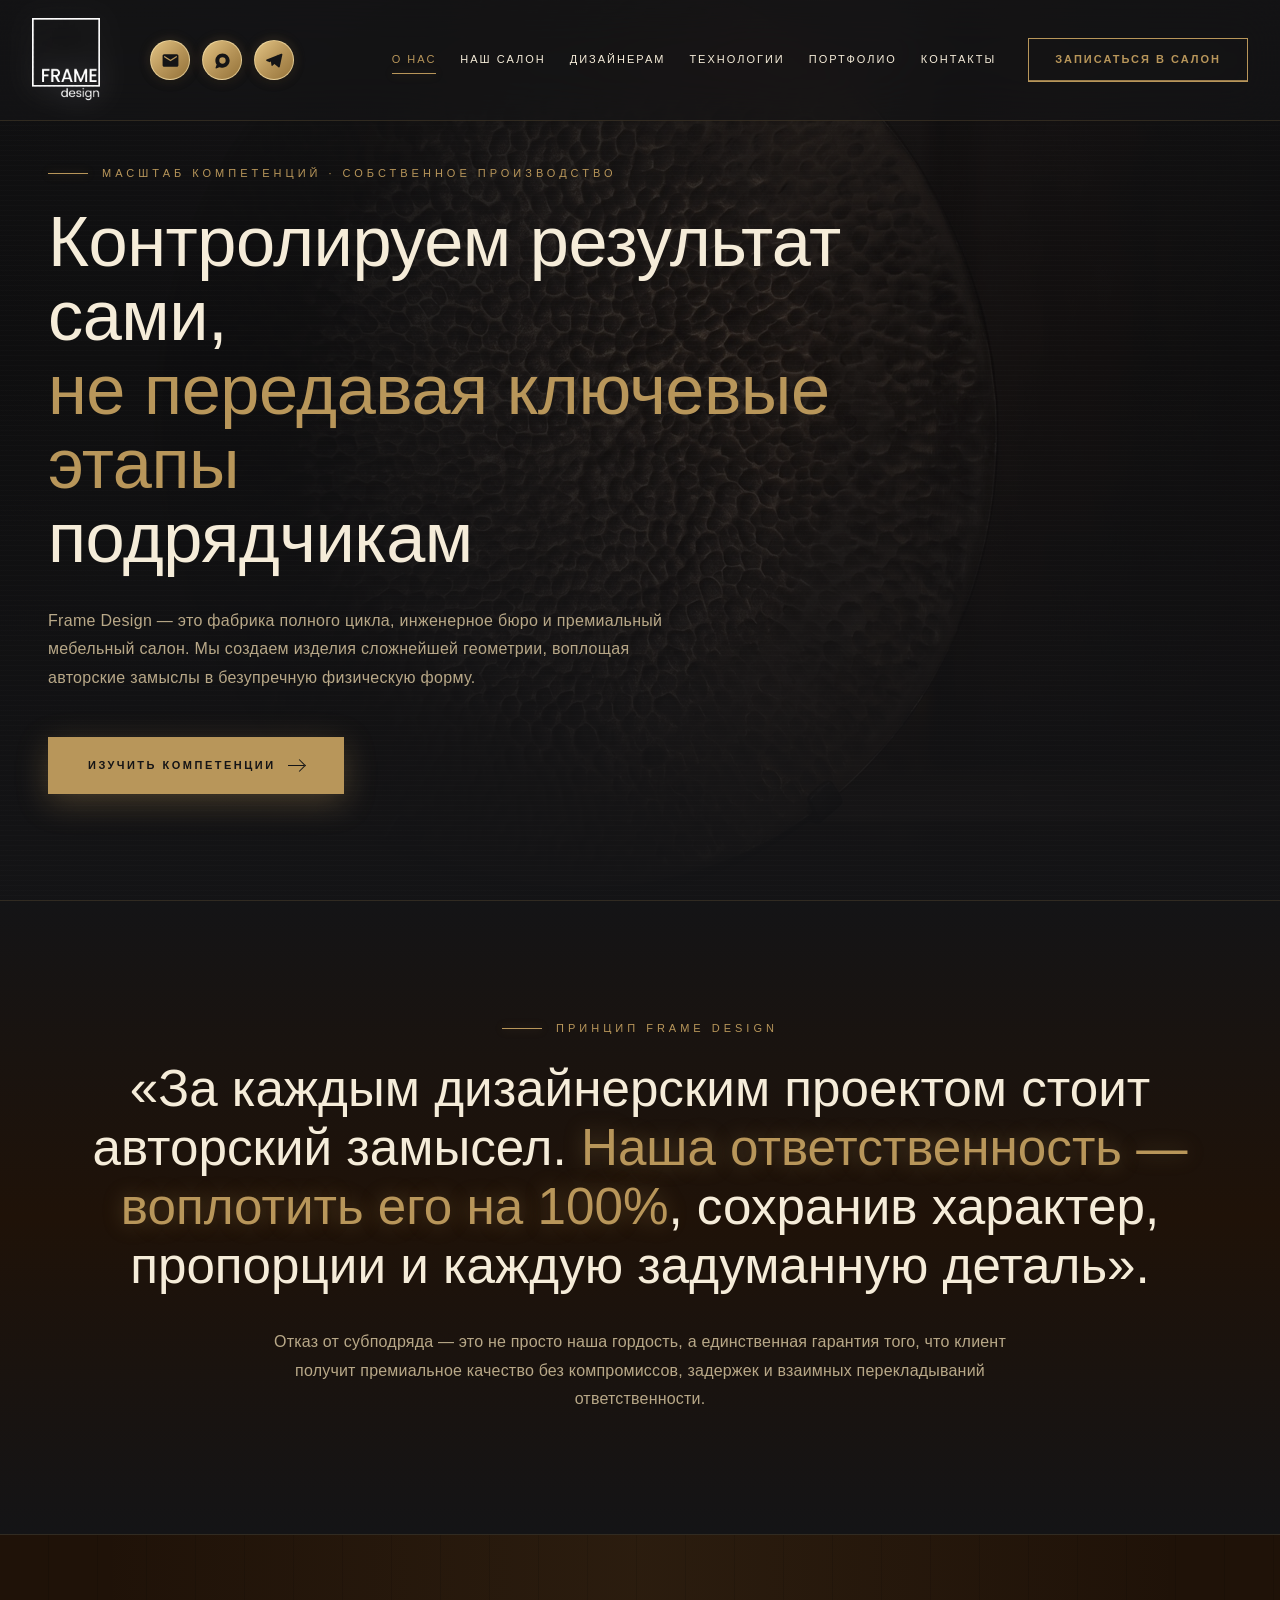
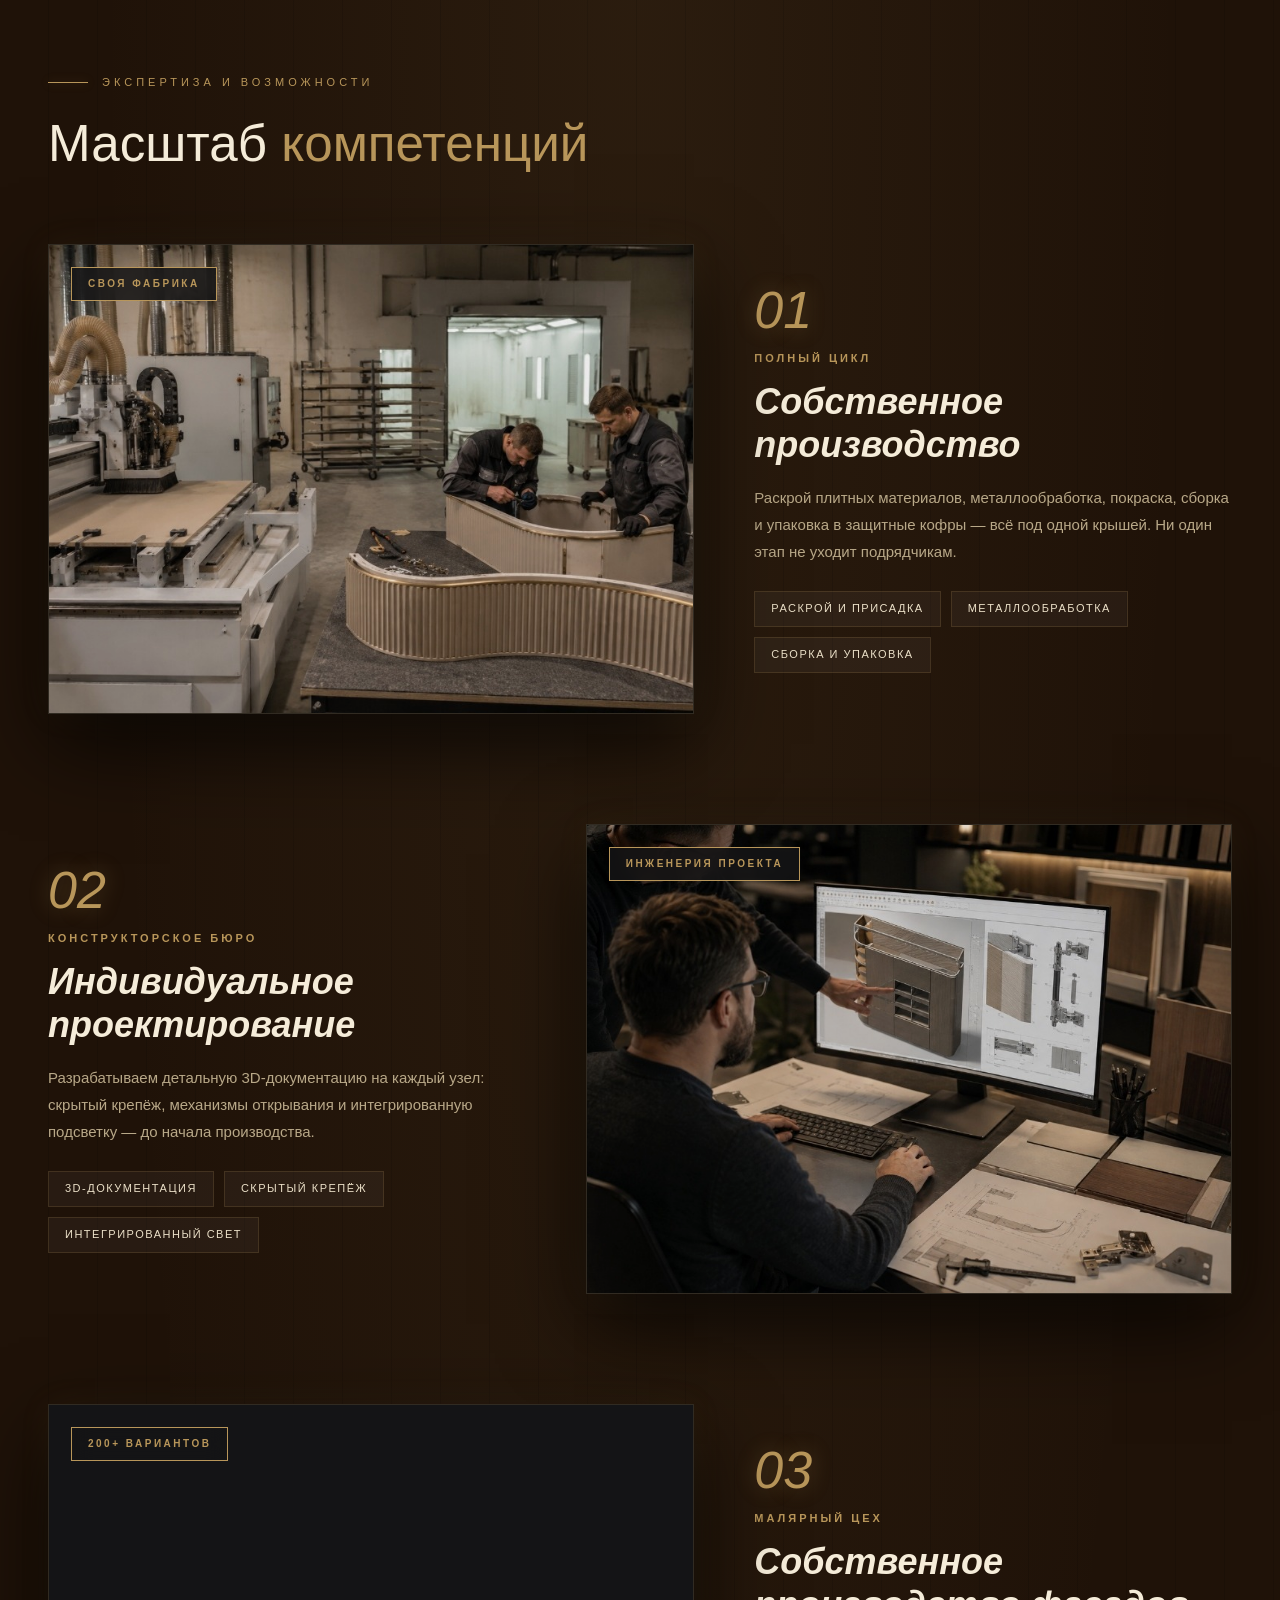
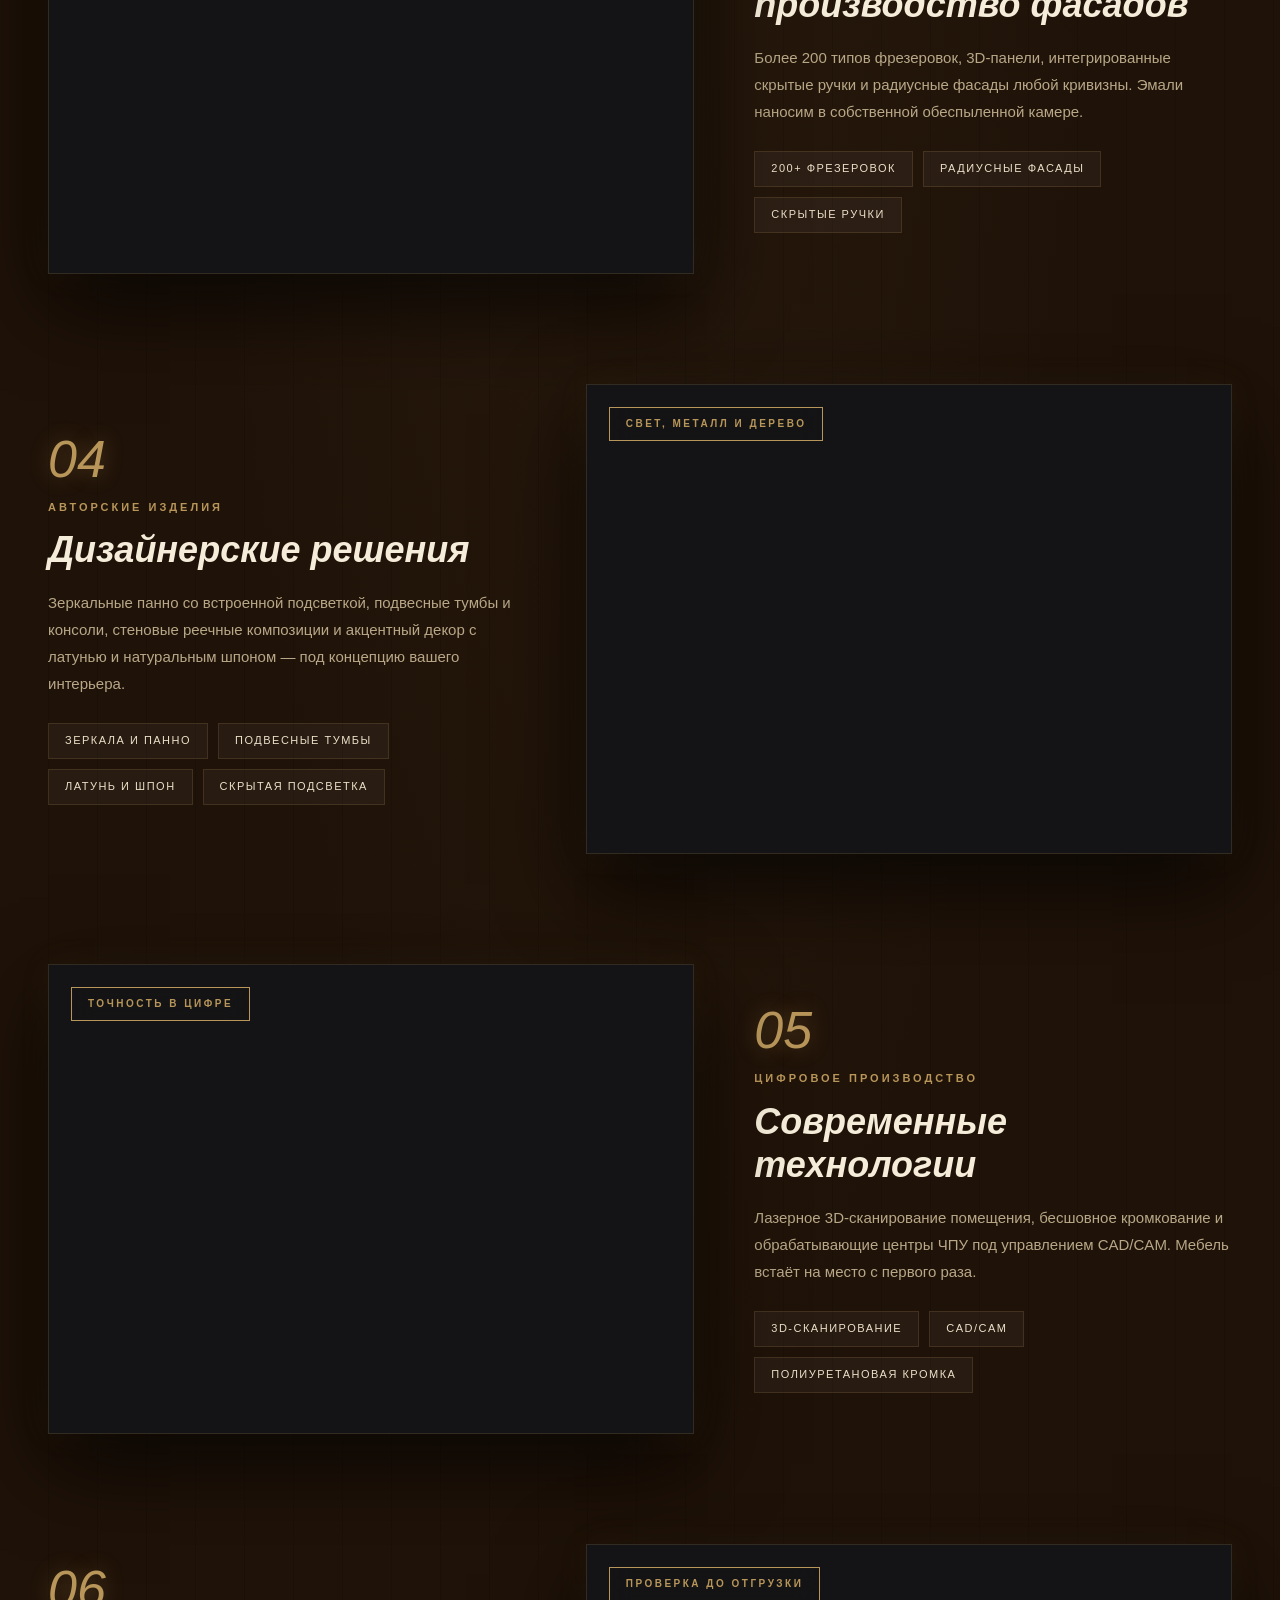
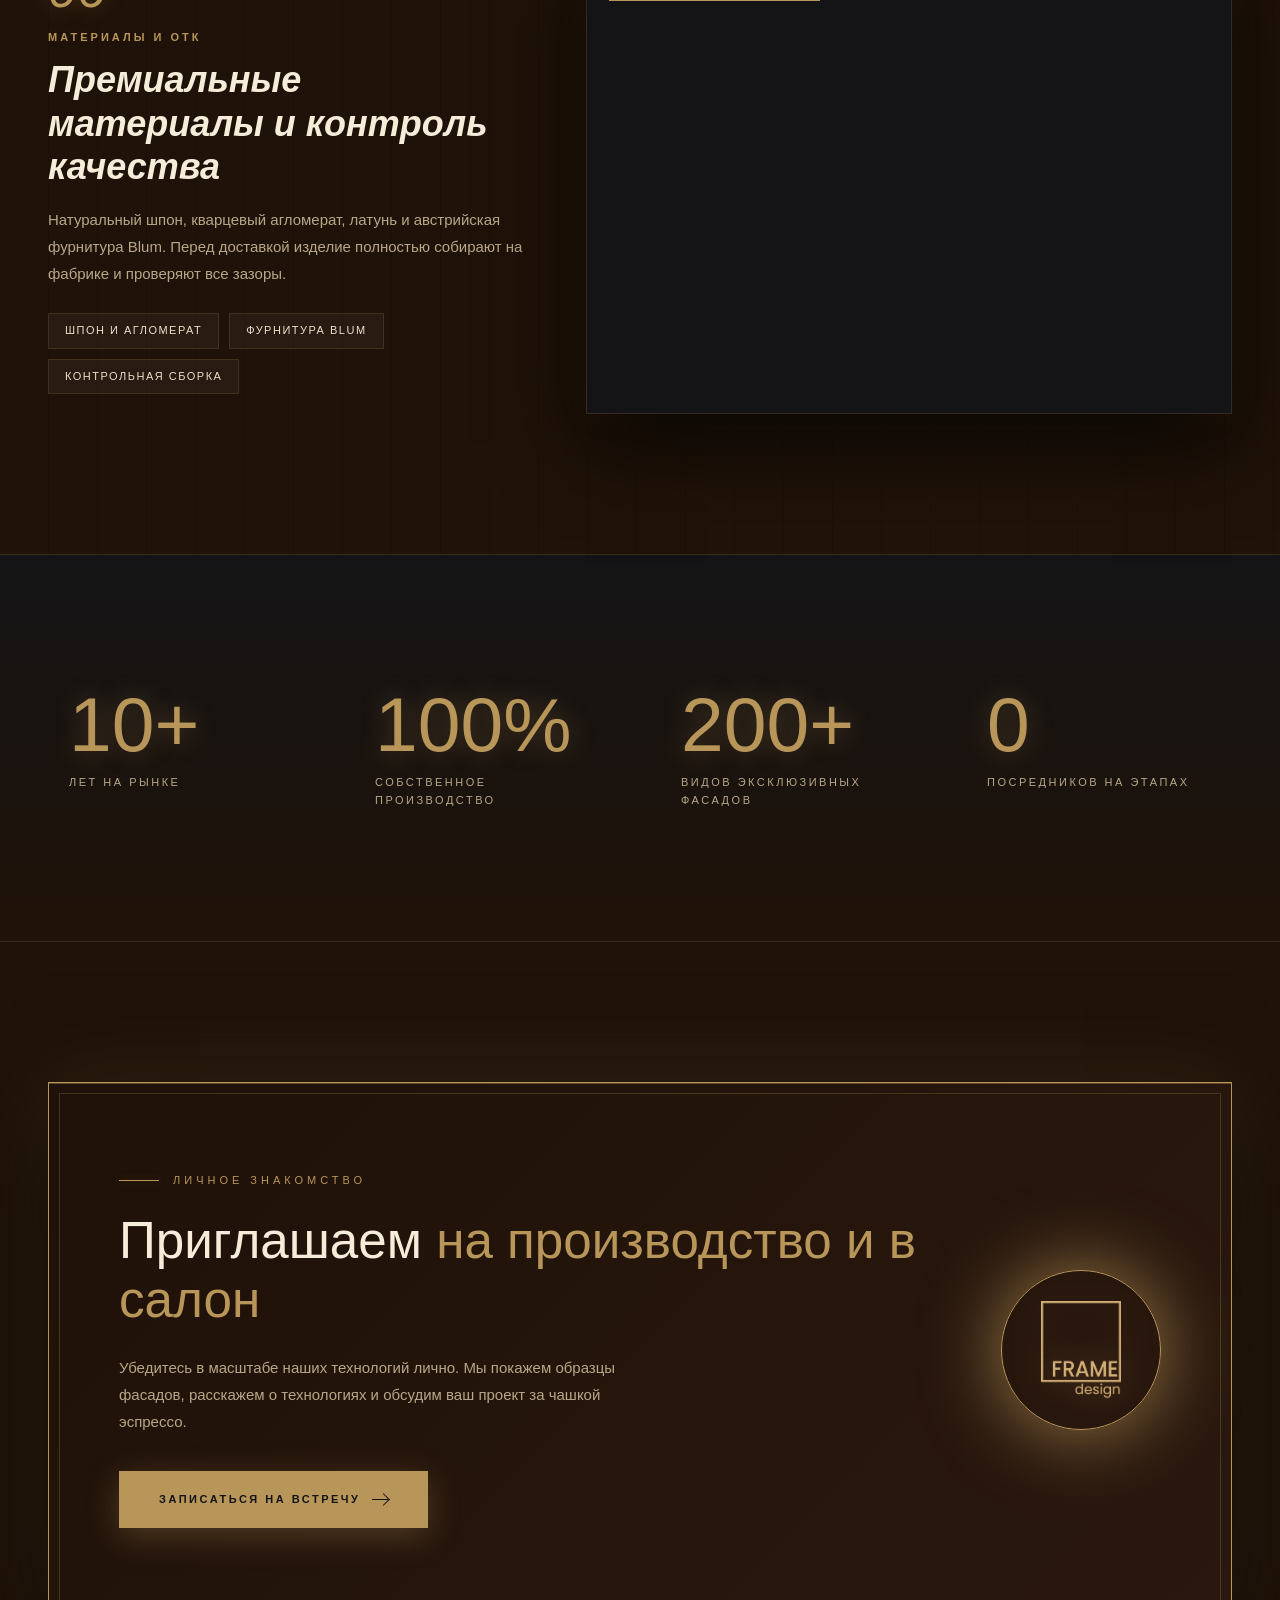
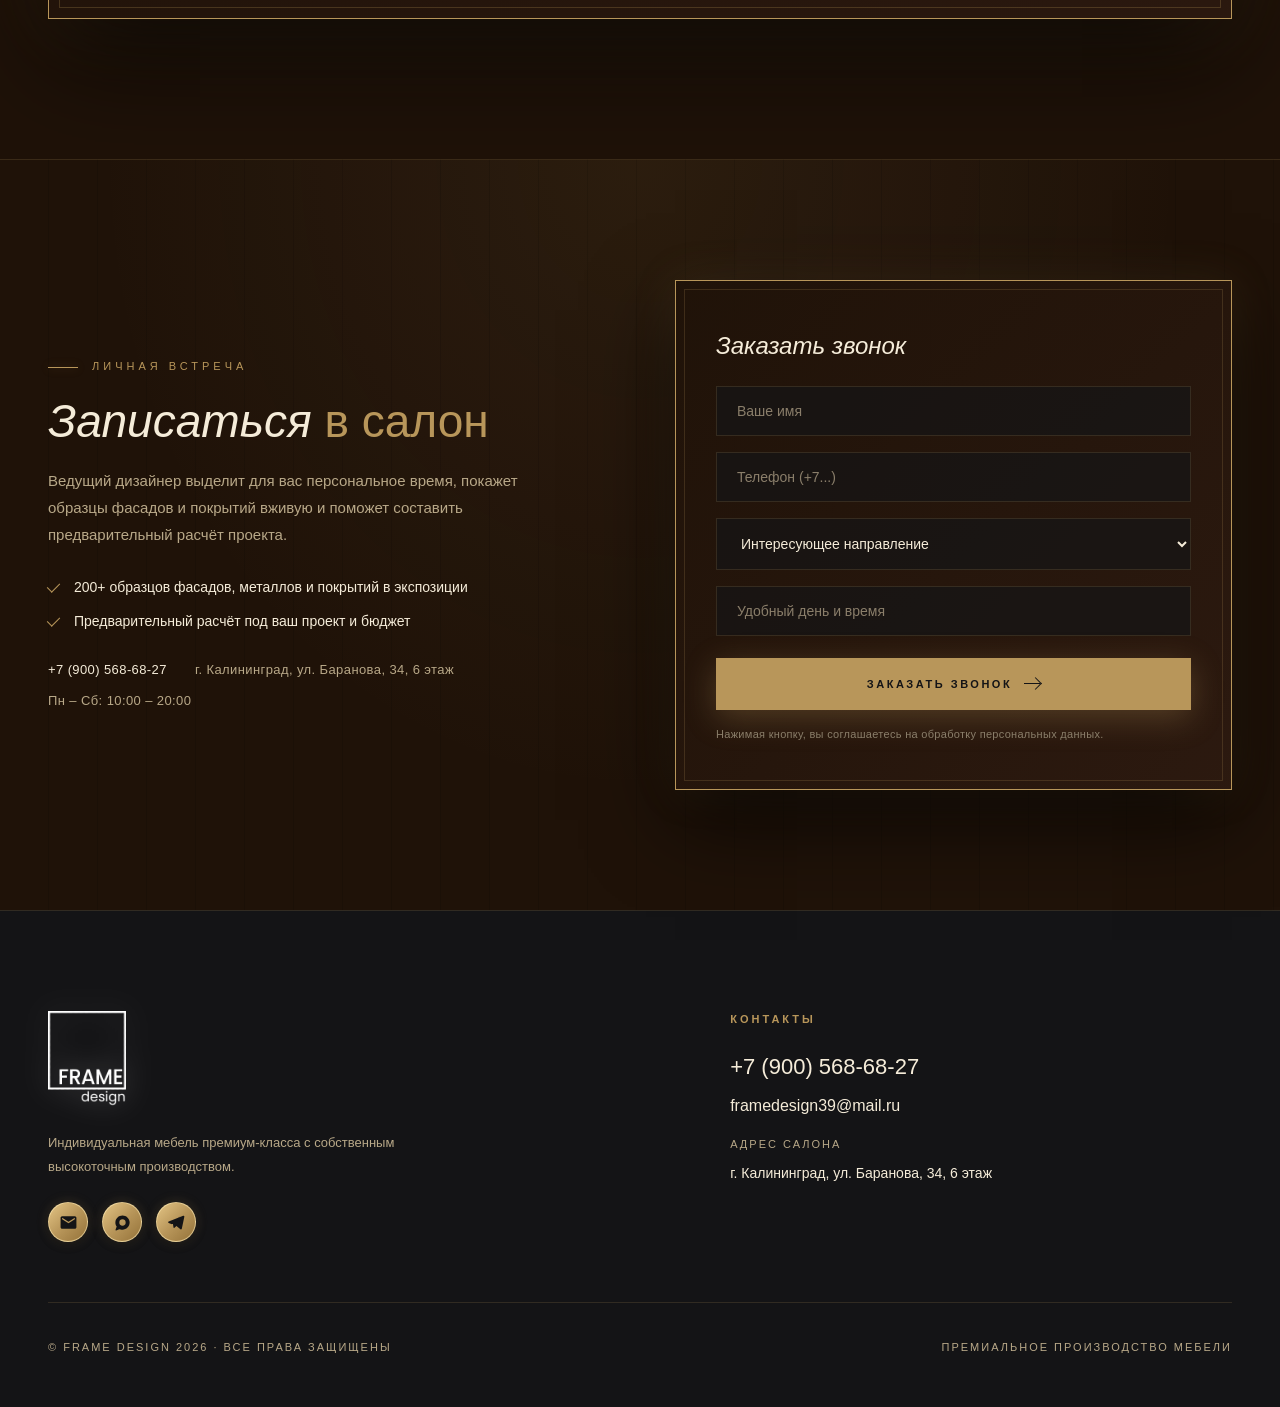
==== commit b28739de: "feat: нативный скрипт send.php для хостинга Reg.ru, прямая отправка на framedesign39@mail.ru без сто" ====
--- a/about.html
+++ b/about.html
@@ -1538,11 +1538,7 @@
         </div>
       </div>
 
-      <form class="fd-booking__form fd-fade" action="https://formsubmit.co/framedesign39@mail.ru" method="POST" novalidate>
-        <input type="hidden" name="_captcha" value="false">
-        <input type="hidden" name="_template" value="table">
-        <input type="hidden" name="_subject" value="Новая заявка с сайта Frame Design">
-        <input type="text" name="_honey" style="display:none">
+      <form class="fd-booking__form fd-fade" action="send.php" method="POST" novalidate>
         <div class="fd-booking__form-title">Заказать звонок</div>
         <label class="fd-visually-hidden" for="fd-name">Ваше имя</label>
         <input type="text" id="fd-name" class="fd-field" name="name" placeholder="Ваше имя" autocomplete="name" required>
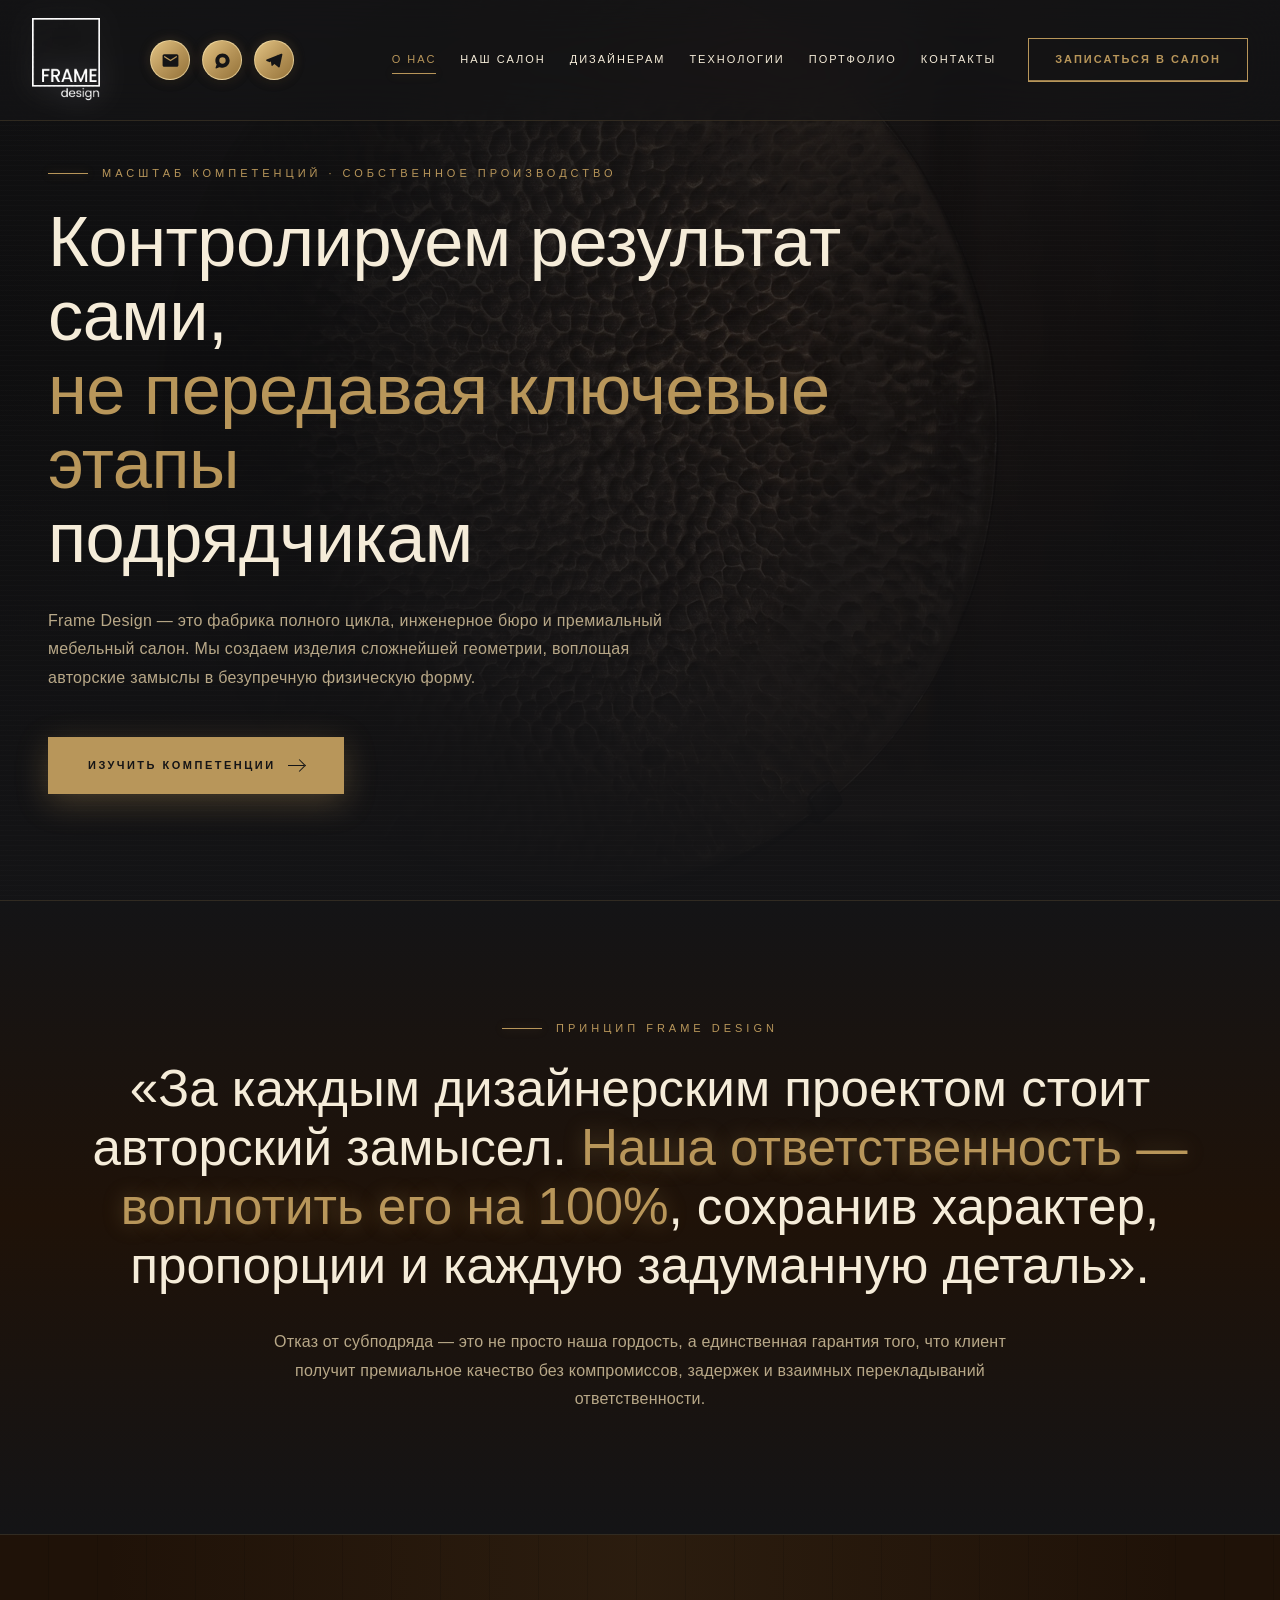
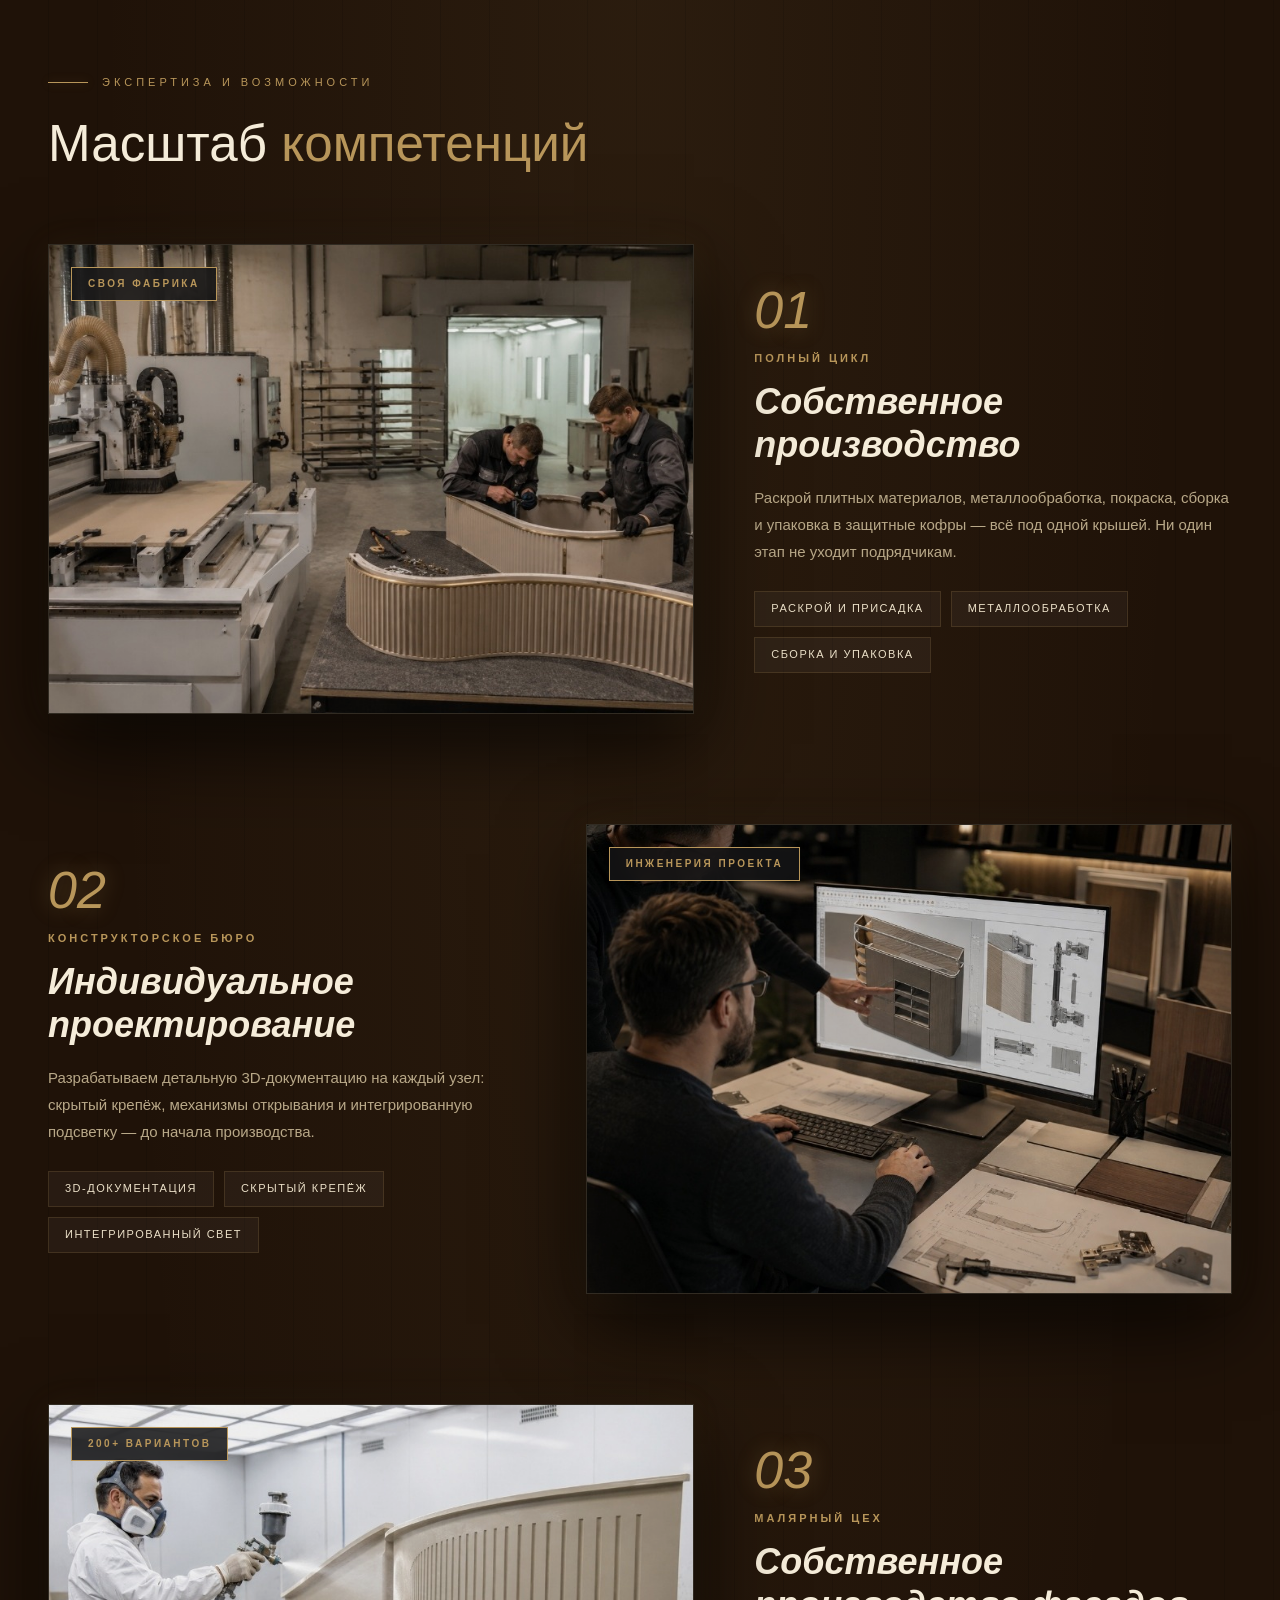
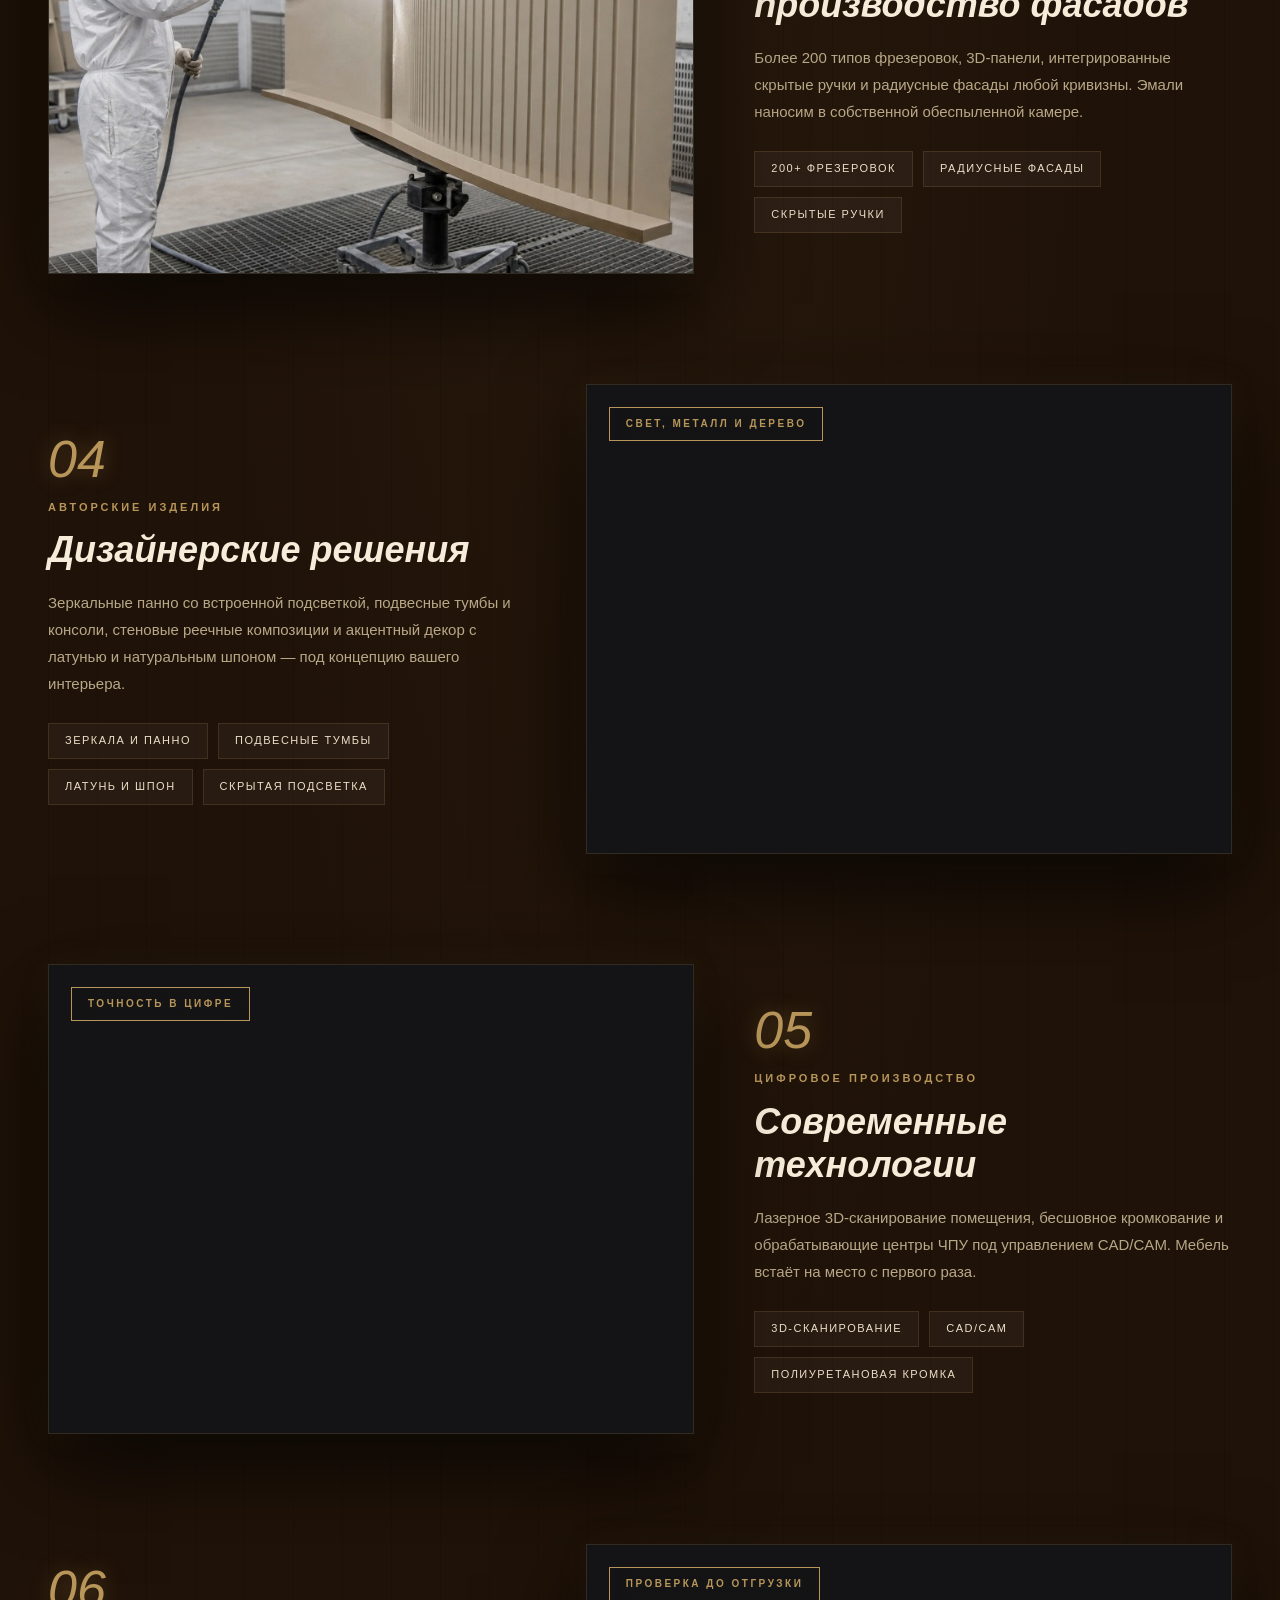
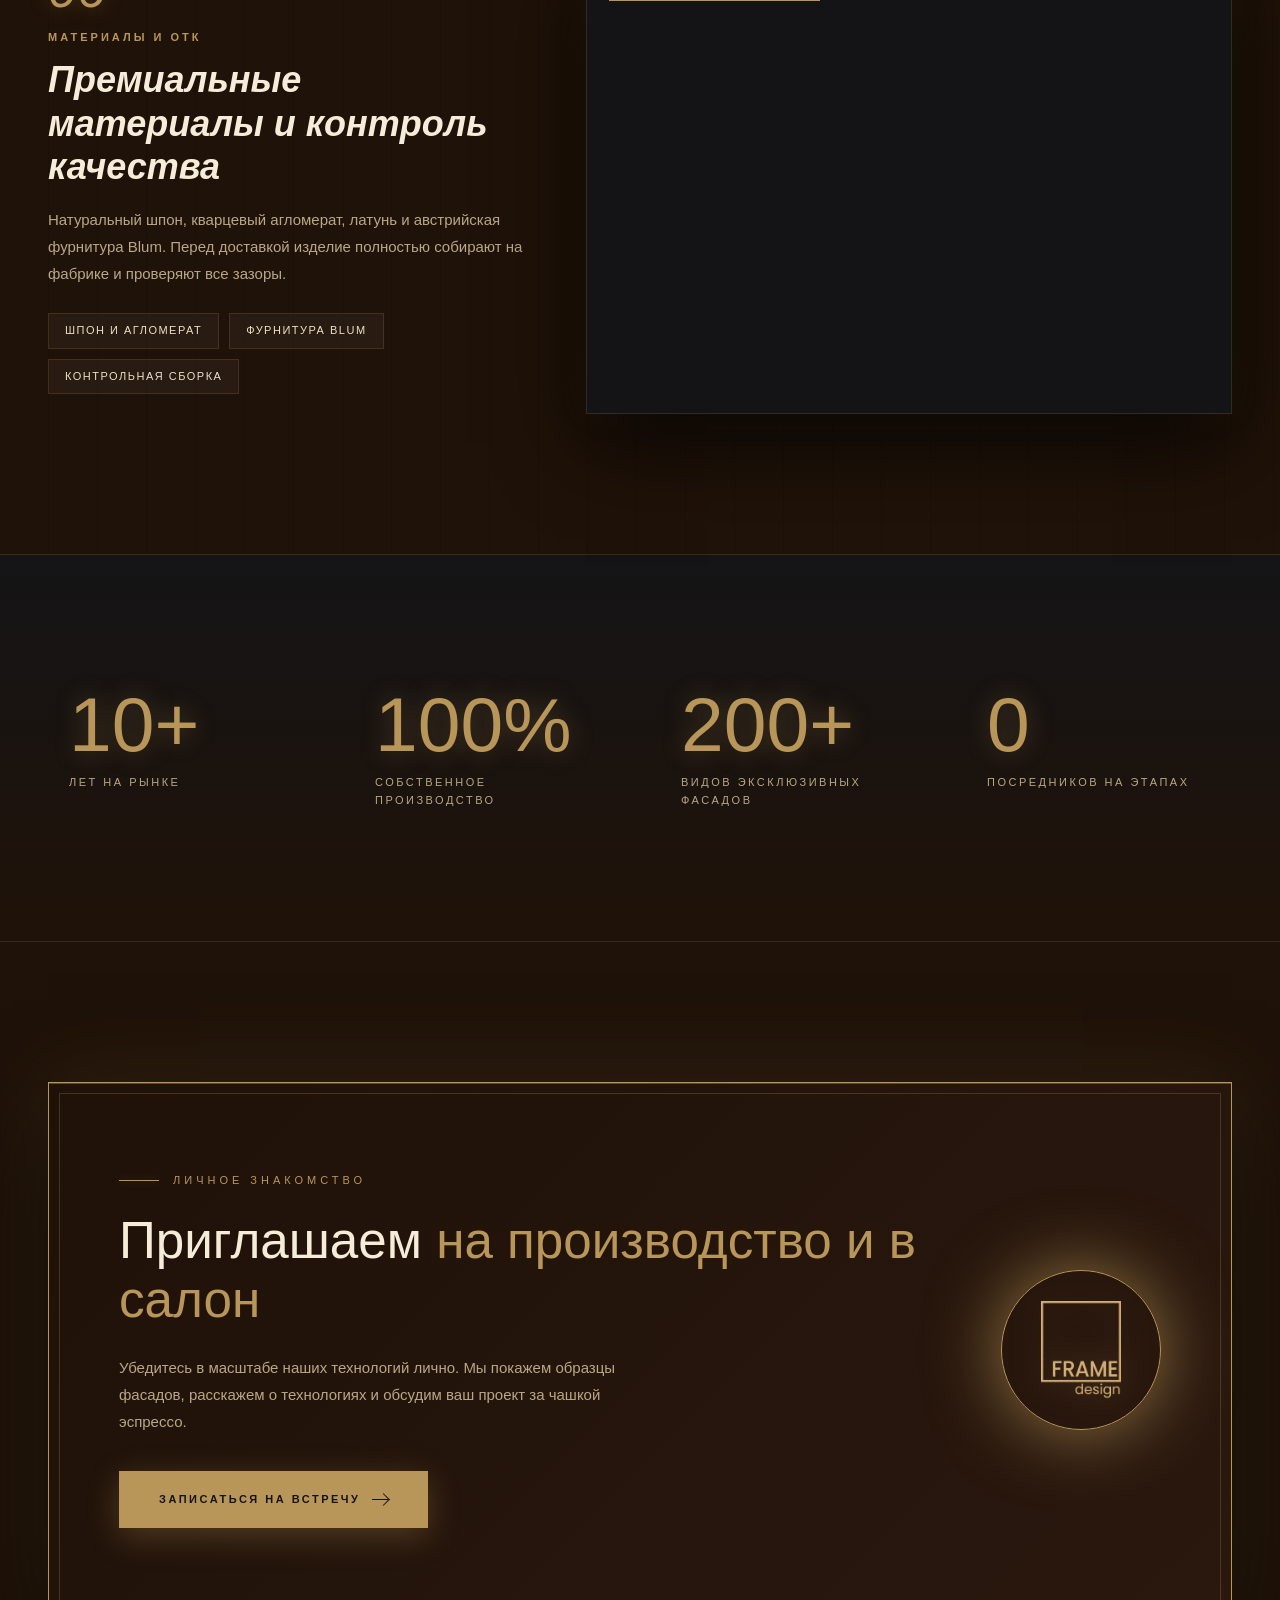
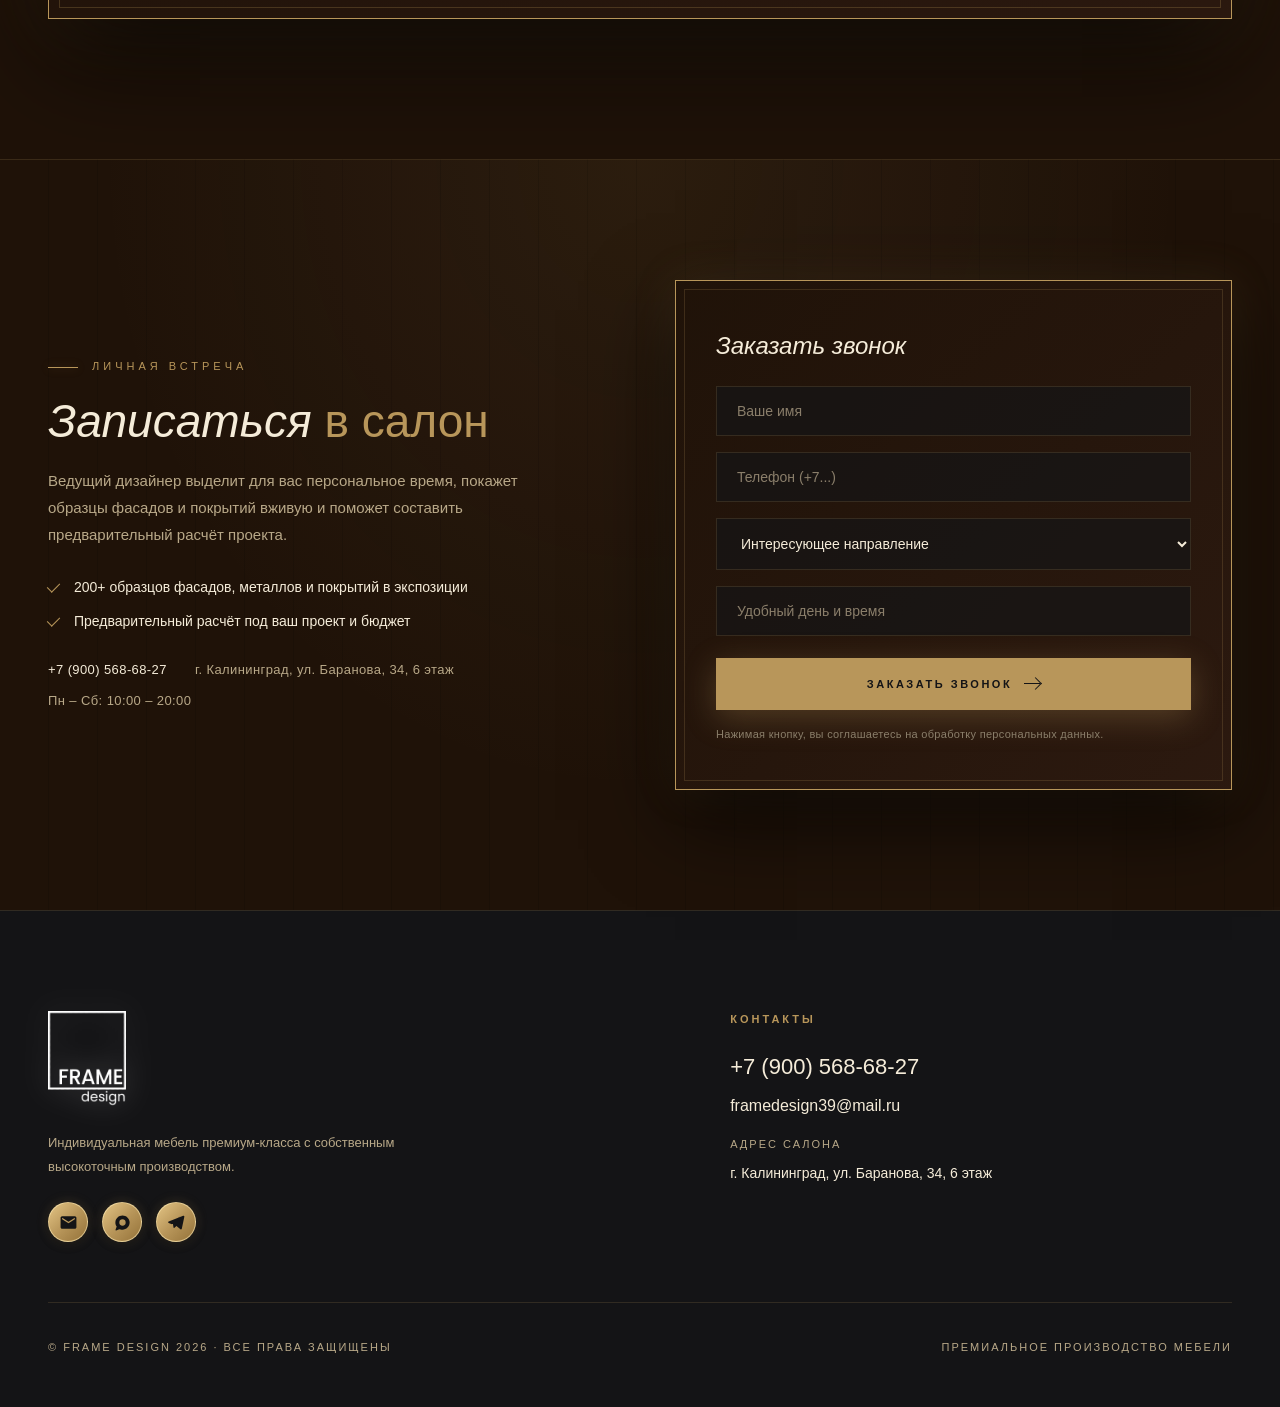
==== commit 4b95c197: "Configure production domain framedesign39.ru, canonical URLs, sitemap, and .htaccess" ====
--- a/about.html
+++ b/about.html
@@ -9,12 +9,12 @@
   <meta name="description" content="Полный цикл производства премиальной мебели без субподряда: собственные цеха, конструкторское бюро, фасады, зеркала, 3D-сканирование и контроль качества.">
   <meta property="og:title" content="О компании — FRAME DESIGN | Производство полного цикла">
   <meta property="og:description" content="Полный цикл производства премиальной мебели без субподряда: собственные цеха, конструкторское бюро, фасады, зеркала, 3D-сканирование и контроль качества.">
-  <meta property="og:url" content="https://stas5252.github.io/frame-design/about.html">
+  <meta property="og:url" content="https://framedesign39.ru/about.html">
   <meta property="og:type" content="website">
-  <link rel="canonical" href="https://stas5252.github.io/frame-design/about.html">
+  <link rel="canonical" href="https://framedesign39.ru/about.html">
   
   <!-- Open Graph / Social Meta Tags -->
-  <meta property="og:image" content="https://stas5252.github.io/frame-design/images/showroom-kitchen-island-dark.jpg">
+  <meta property="og:image" content="https://framedesign39.ru/images/showroom-kitchen-island-dark.jpg">
   <meta property="og:site_name" content="FRAME DESIGN">
   <meta name="twitter:card" content="summary_large_image">
 
@@ -31,8 +31,8 @@
     "@context": "https://schema.org",
     "@type": "BreadcrumbList",
     "itemListElement": [
-      { "@type": "ListItem", "position": 1, "name": "Главная", "item": "https://stas5252.github.io/frame-design/" },
-      { "@type": "ListItem", "position": 2, "name": "О компании", "item": "https://stas5252.github.io/frame-design/about.html" }
+      { "@type": "ListItem", "position": 1, "name": "Главная", "item": "https://framedesign39.ru/" },
+      { "@type": "ListItem", "position": 2, "name": "О компании", "item": "https://framedesign39.ru/about.html" }
     ]
   }
   </script>
